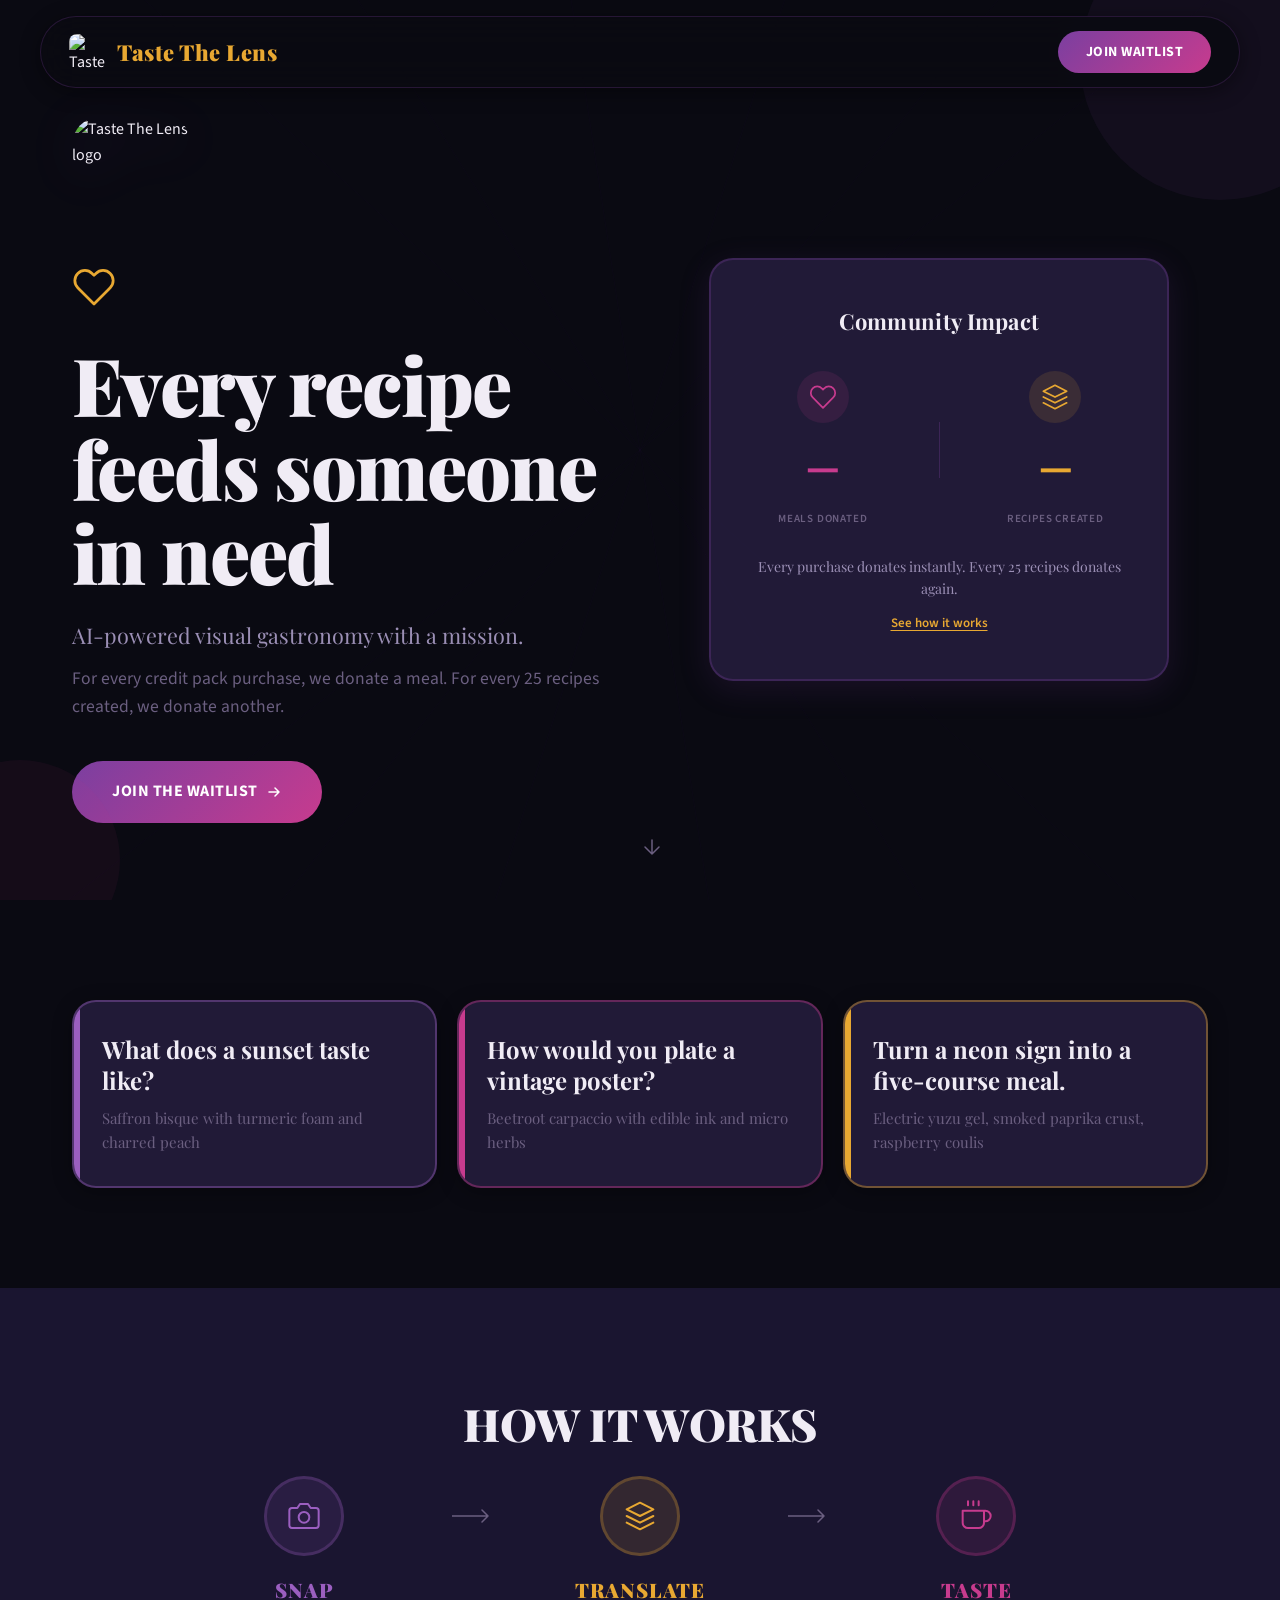
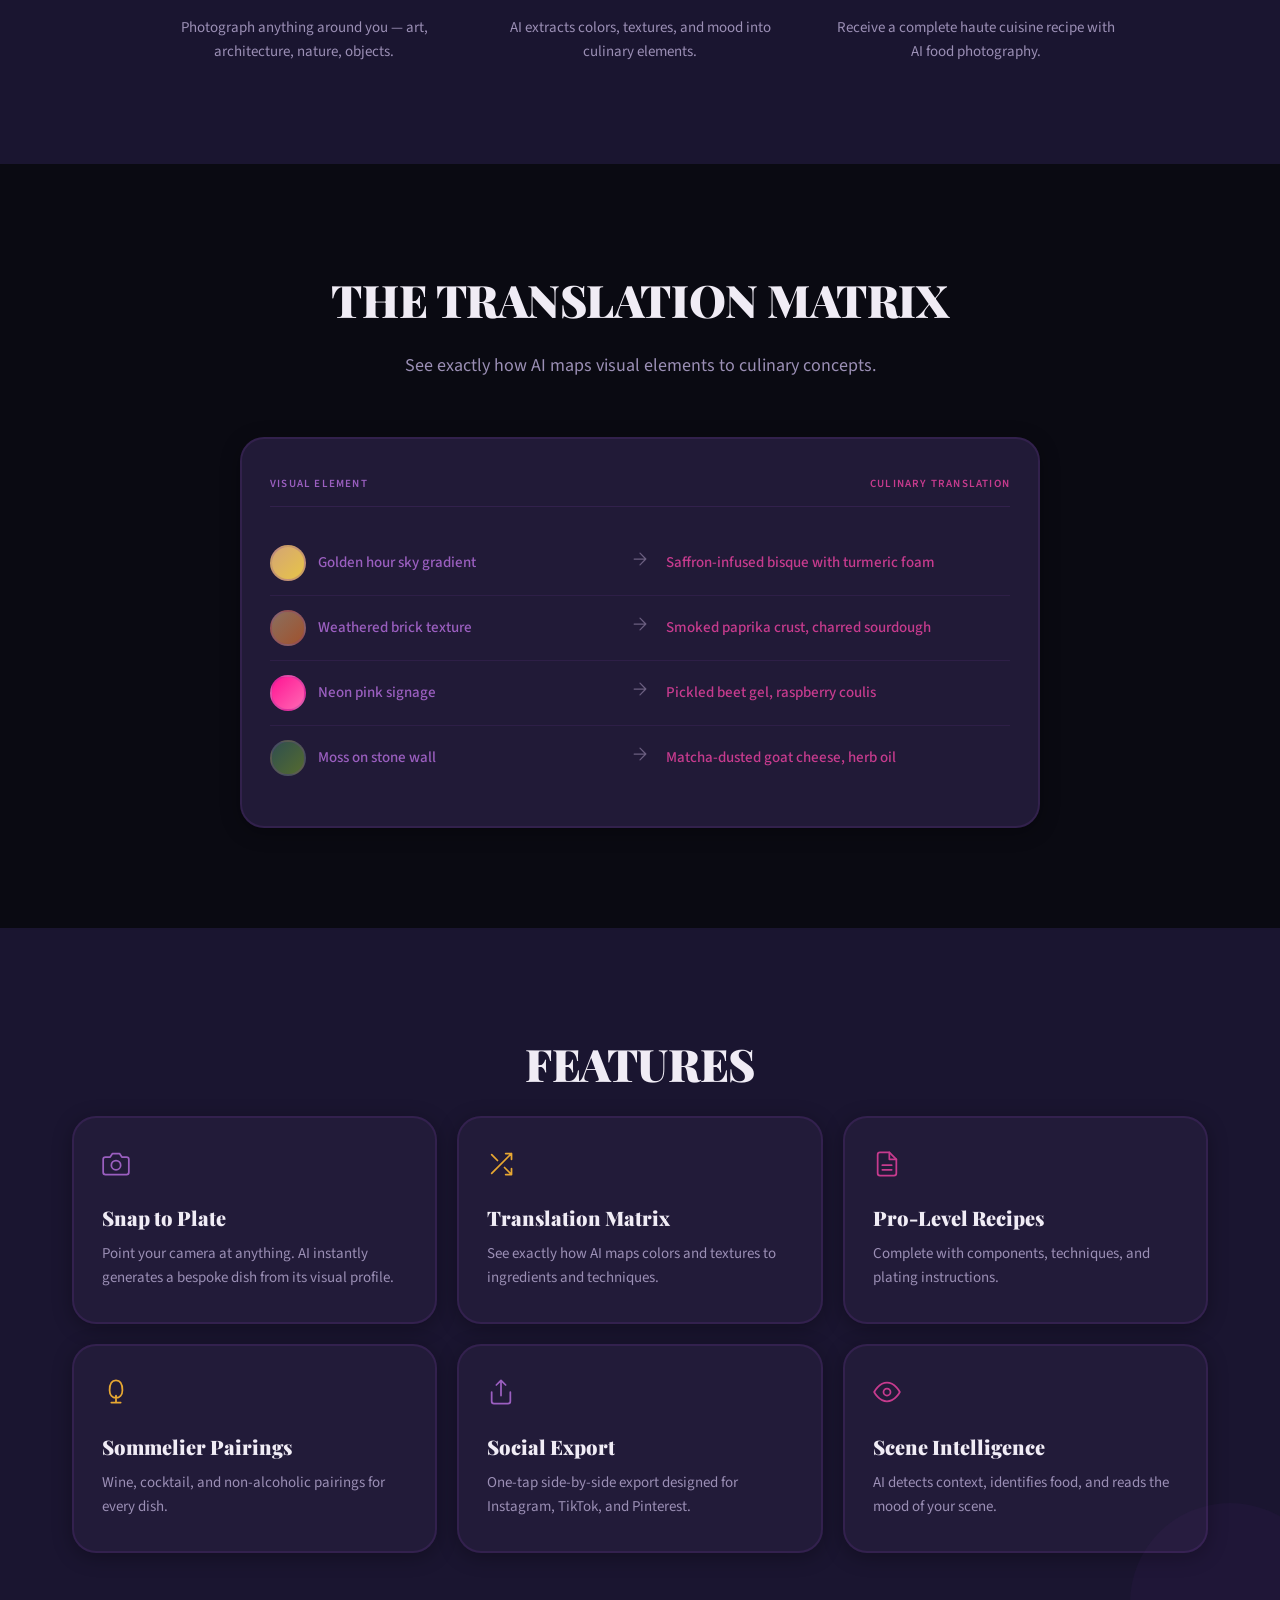
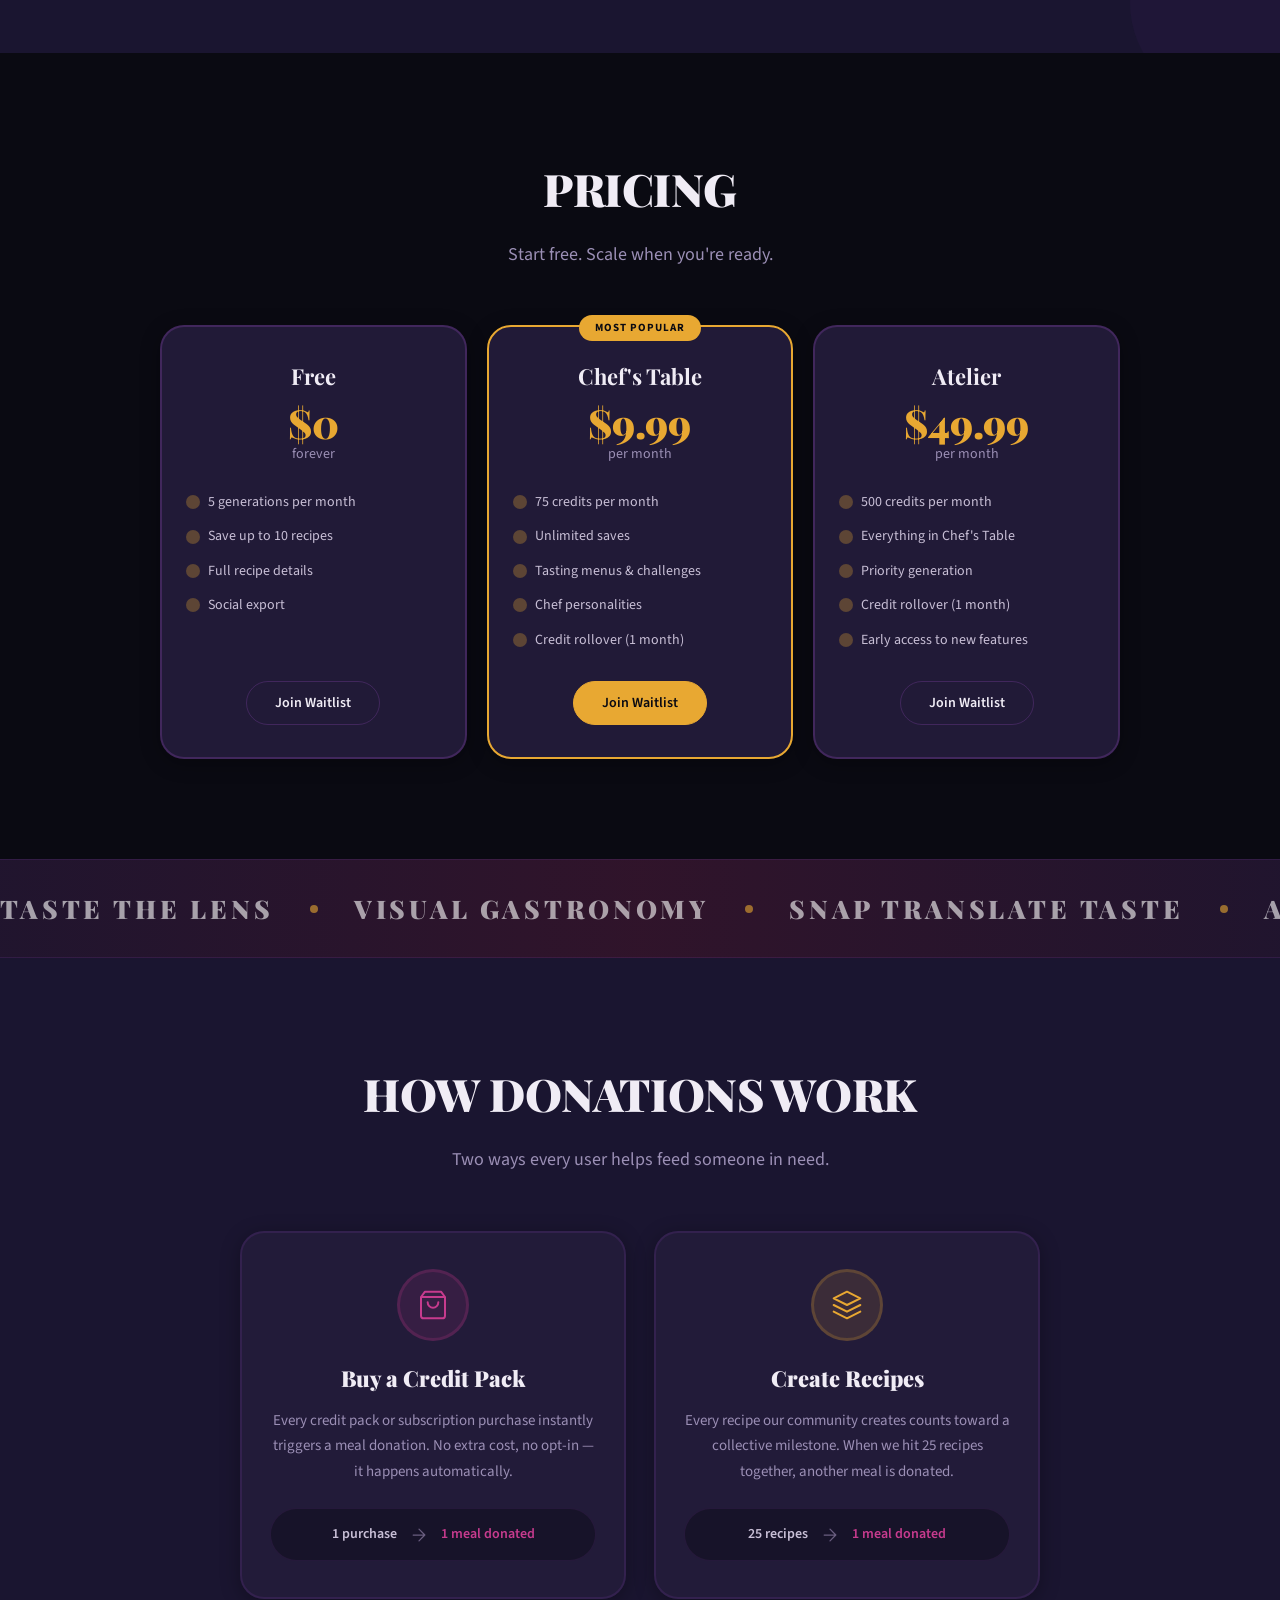
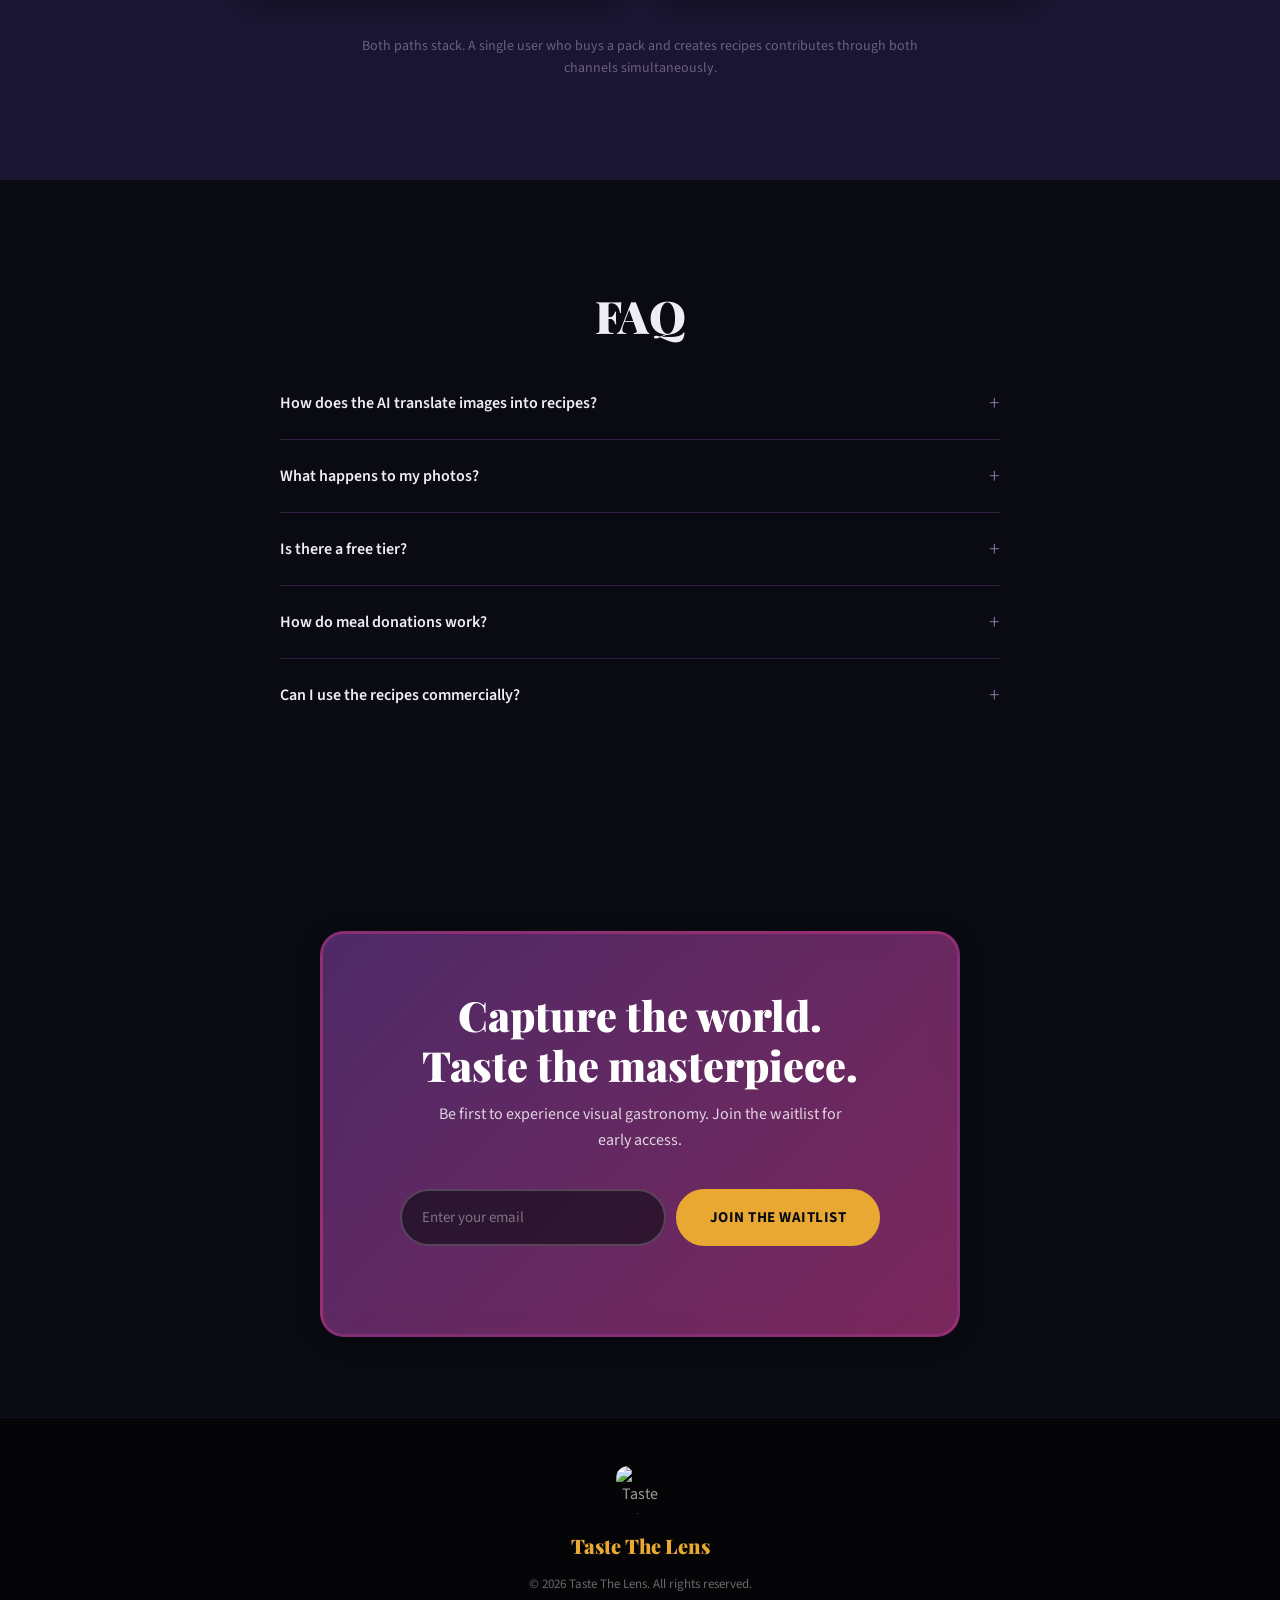
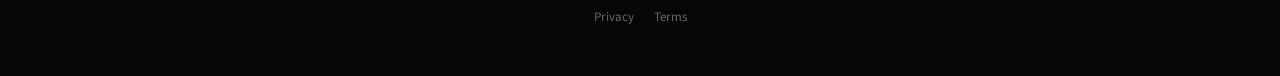
==== LandingPage/index.html @ 43102650 "Add logging, version management, data export, profile enhancements, landing page updates, and usage " ====
<!DOCTYPE html>
<html lang="en">
<head>
    <meta charset="UTF-8">
    <meta name="viewport" content="width=device-width, initial-scale=1">
    <title>Taste The Lens — Turn any photo into fine dining</title>
    <meta name="description" content="The world's first visual gastronomy engine. Point at anything. We'll make it delicious. AI-powered culinary inspiration for creatives, chefs, and foodies.">

    <!-- Open Graph -->
    <meta property="og:title" content="Taste The Lens — Turn any photo into fine dining">
    <meta property="og:description" content="Point at anything. We'll make it delicious. AI-powered visual gastronomy.">
    <meta property="og:type" content="website">
    <meta property="og:url" content="https://tastethelens.com">
    <meta name="twitter:card" content="summary_large_image">
    <meta name="twitter:title" content="Taste The Lens — Turn any photo into fine dining">
    <meta name="twitter:description" content="The world's first visual gastronomy engine.">

    <!-- Fonts -->
    <link rel="preconnect" href="https://fonts.googleapis.com">
    <link rel="preconnect" href="https://fonts.gstatic.com" crossorigin>
    <link href="https://fonts.googleapis.com/css2?family=Playfair+Display:ital,wght@0,400;0,700;0,900;1,400&family=Source+Sans+3:wght@300;400;500;600;700;900&display=swap" rel="stylesheet">

    <!-- Favicon -->
    <link rel="icon" href="logo.png">

    <link rel="stylesheet" href="styles.css">
</head>
<body>
    <!-- Geometric Overlay (animated background) -->
    <canvas id="geometric-overlay" aria-hidden="true"></canvas>

    <!-- Navigation -->
    <nav class="nav" id="nav">
        <div class="nav-inner">
            <a href="#" class="nav-brand-group">
                <img src="logo.png" alt="Taste The Lens" class="nav-logo">
                <span class="nav-brand">Taste The Lens</span>
            </a>
            <a href="#waitlist" class="nav-cta">Join Waitlist</a>
        </div>
    </nav>

    <!-- ========== HERO — Mission-first: Donation Impact ========== -->
    <section class="hero" id="hero">
        <div class="container hero-split">
            <div class="hero-text">
                <img src="logo.png" alt="Taste The Lens logo" class="hero-logo" data-animate="fade-scale">
                <div class="hero-ornament" data-animate="fade" aria-hidden="true">
                    <svg width="44" height="44" viewBox="0 0 24 24" fill="none"><path d="M20.84 4.61a5.5 5.5 0 00-7.78 0L12 5.67l-1.06-1.06a5.5 5.5 0 00-7.78 7.78l1.06 1.06L12 21.23l7.78-7.78 1.06-1.06a5.5 5.5 0 000-7.78z" stroke="currentColor" stroke-width="1.5" stroke-linecap="round" stroke-linejoin="round"/></svg>
                </div>
                <h1 class="hero-title" data-animate="fade-scale">Every recipe feeds someone in need</h1>
                <p class="hero-tagline" data-animate="fade-up" data-delay="400">AI-powered visual gastronomy with a mission.</p>
                <p class="hero-sub" data-animate="fade-up" data-delay="800">For every credit pack purchase, we donate a meal. For every 25 recipes created, we donate another.</p>
                <a href="#waitlist" class="hero-cta" data-animate="fade-up" data-delay="1200">
                    Join the Waitlist
                    <svg width="16" height="16" viewBox="0 0 16 16" fill="none" aria-hidden="true"><path d="M3 8h10M9 4l4 4-4 4" stroke="currentColor" stroke-width="1.5" stroke-linecap="round" stroke-linejoin="round"/></svg>
                </a>
            </div>
            <div class="hero-visual" data-animate="fade-scale" data-delay="400">
                <!-- Live impact stats card -->
                <div class="hero-impact-card glass-card">
                    <h2 class="hero-impact-heading">Community Impact</h2>
                    <div class="hero-impact-stats">
                        <div class="hero-impact-stat">
                            <div class="impact-icon impact-icon--terracotta">
                                <svg width="28" height="28" viewBox="0 0 24 24" fill="none"><path d="M20.84 4.61a5.5 5.5 0 00-7.78 0L12 5.67l-1.06-1.06a5.5 5.5 0 00-7.78 7.78l1.06 1.06L12 21.23l7.78-7.78 1.06-1.06a5.5 5.5 0 000-7.78z" stroke="currentColor" stroke-width="1.5" stroke-linecap="round" stroke-linejoin="round"/></svg>
                            </div>
                            <span class="hero-impact-number hero-impact-number--terracotta" id="meals-counter">—</span>
                            <span class="hero-impact-label">Meals Donated</span>
                        </div>
                        <div class="hero-impact-divider" aria-hidden="true"></div>
                        <div class="hero-impact-stat">
                            <div class="impact-icon impact-icon--gold">
                                <svg width="28" height="28" viewBox="0 0 24 24" fill="none"><path d="M12 2L2 7l10 5 10-5-10-5zM2 17l10 5 10-5M2 12l10 5 10-5" stroke="currentColor" stroke-width="1.5" stroke-linecap="round" stroke-linejoin="round"/></svg>
                            </div>
                            <span class="hero-impact-number hero-impact-number--gold" id="recipes-counter">—</span>
                            <span class="hero-impact-label">Recipes Created</span>
                        </div>
                    </div>
                    <div class="hero-impact-progress" id="impact-progress-wrap" style="display: none">
                        <div class="impact-progress-track">
                            <div class="impact-progress-bar" id="impact-progress-bar"></div>
                        </div>
                        <p class="impact-progress-text" id="impact-progress-text"></p>
                    </div>
                    <p class="hero-impact-tagline">Every purchase donates instantly. Every 25 recipes donates again.</p>
                    <a href="#how-donations-work" class="hero-impact-link">See how it works</a>
                </div>
            </div>
        </div>
        <div class="scroll-hint" data-animate="fade-up" data-delay="1600" aria-hidden="true">
            <svg width="24" height="24" viewBox="0 0 24 24" fill="none"><path d="M12 5v14M5 12l7 7 7-7" stroke="currentColor" stroke-width="1.5" stroke-linecap="round" stroke-linejoin="round"/></svg>
        </div>
    </section>

    <div class="section-divider" aria-hidden="true"></div>

    <!-- ========== HOOK ========== -->
    <section class="section hook" id="hook">
        <div class="container">
            <div class="hook-grid">
                <div class="glass-card hook-card" data-animate="slide-up" data-accent="teal">
                    <div class="hook-accent"></div>
                    <p class="hook-question">What does a sunset taste like?</p>
                    <p class="hook-hint">Saffron bisque with turmeric foam and charred peach</p>
                </div>
                <div class="glass-card hook-card" data-animate="slide-up" data-delay="100" data-accent="terracotta">
                    <div class="hook-accent"></div>
                    <p class="hook-question">How would you plate a vintage poster?</p>
                    <p class="hook-hint">Beetroot carpaccio with edible ink and micro herbs</p>
                </div>
                <div class="glass-card hook-card" data-animate="slide-up" data-delay="200" data-accent="gold">
                    <div class="hook-accent"></div>
                    <p class="hook-question">Turn a neon sign into a five-course meal.</p>
                    <p class="hook-hint">Electric yuzu gel, smoked paprika crust, raspberry coulis</p>
                </div>
            </div>
        </div>
    </section>

    <div class="section-divider" aria-hidden="true"></div>

    <!-- ========== HOW IT WORKS ========== -->
    <section class="section how-it-works" id="how-it-works">
        <div class="container">
            <h2 class="section-label" data-animate="slide-up">HOW IT WORKS</h2>
            <div class="steps">
                <div class="step" data-animate="slide-up">
                    <div class="step-icon step-icon--teal">
                        <svg width="32" height="32" viewBox="0 0 24 24" fill="none"><path d="M23 19a2 2 0 01-2 2H3a2 2 0 01-2-2V8a2 2 0 012-2h4l2-3h6l2 3h4a2 2 0 012 2z" stroke="currentColor" stroke-width="1.5" stroke-linecap="round" stroke-linejoin="round"/><circle cx="12" cy="13" r="4" stroke="currentColor" stroke-width="1.5"/></svg>
                    </div>
                    <h3 class="step-title" style="color: var(--teal)">SNAP</h3>
                    <p class="step-desc">Photograph anything around you — art, architecture, nature, objects.</p>
                </div>
                <div class="step-arrow" data-animate="fade" aria-hidden="true">
                    <svg width="40" height="24" viewBox="0 0 40 24" fill="none"><path d="M0 12h36M30 6l6 6-6 6" stroke="currentColor" stroke-width="1.5" stroke-linecap="round" stroke-linejoin="round"/></svg>
                </div>
                <div class="step" data-animate="slide-up" data-delay="150">
                    <div class="step-icon step-icon--gold">
                        <svg width="32" height="32" viewBox="0 0 24 24" fill="none"><path d="M12 2L2 7l10 5 10-5-10-5zM2 17l10 5 10-5M2 12l10 5 10-5" stroke="currentColor" stroke-width="1.5" stroke-linecap="round" stroke-linejoin="round"/></svg>
                    </div>
                    <h3 class="step-title" style="color: var(--gold)">TRANSLATE</h3>
                    <p class="step-desc">AI extracts colors, textures, and mood into culinary elements.</p>
                </div>
                <div class="step-arrow" data-animate="fade" aria-hidden="true">
                    <svg width="40" height="24" viewBox="0 0 40 24" fill="none"><path d="M0 12h36M30 6l6 6-6 6" stroke="currentColor" stroke-width="1.5" stroke-linecap="round" stroke-linejoin="round"/></svg>
                </div>
                <div class="step" data-animate="slide-up" data-delay="300">
                    <div class="step-icon step-icon--terracotta">
                        <svg width="32" height="32" viewBox="0 0 24 24" fill="none"><path d="M18 8h1a4 4 0 010 8h-1M2 8h16v9a4 4 0 01-4 4H6a4 4 0 01-4-4V8zM6 1v3M10 1v3M14 1v3" stroke="currentColor" stroke-width="1.5" stroke-linecap="round" stroke-linejoin="round"/></svg>
                    </div>
                    <h3 class="step-title" style="color: var(--terracotta)">TASTE</h3>
                    <p class="step-desc">Receive a complete haute cuisine recipe with AI food photography.</p>
                </div>
            </div>
        </div>
    </section>

    <div class="section-divider" aria-hidden="true"></div>

    <!-- ========== TRANSLATION MATRIX ========== -->
    <section class="section matrix-section" id="matrix">
        <div class="container">
            <h2 class="section-label" data-animate="slide-up">THE TRANSLATION MATRIX</h2>
            <p class="section-subtitle" data-animate="slide-up" data-delay="100">See exactly how AI maps visual elements to culinary concepts.</p>
            <div class="glass-card matrix-card" data-animate="slide-up" data-delay="200">
                <div class="matrix-header">
                    <span class="matrix-col-label" style="color: var(--teal)">VISUAL ELEMENT</span>
                    <span class="matrix-col-label" style="color: var(--terracotta)">CULINARY TRANSLATION</span>
                </div>
                <div class="matrix-row" data-animate="matrix-row">
                    <div class="matrix-visual">
                        <span class="matrix-swatch" style="background: linear-gradient(135deg, #D4A574, #E8C547)"></span>
                        Golden hour sky gradient
                    </div>
                    <div class="matrix-arrow" aria-hidden="true">
                        <svg width="20" height="20" viewBox="0 0 24 24" fill="none"><path d="M5 12h14M12 5l7 7-7 7" stroke="currentColor" stroke-width="1.5" stroke-linecap="round" stroke-linejoin="round"/></svg>
                    </div>
                    <div class="matrix-culinary">Saffron-infused bisque with turmeric foam</div>
                </div>
                <div class="matrix-divider"></div>
                <div class="matrix-row" data-animate="matrix-row" data-delay="200">
                    <div class="matrix-visual">
                        <span class="matrix-swatch" style="background: linear-gradient(135deg, #8B6F5E, #A0522D)"></span>
                        Weathered brick texture
                    </div>
                    <div class="matrix-arrow" aria-hidden="true">
                        <svg width="20" height="20" viewBox="0 0 24 24" fill="none"><path d="M5 12h14M12 5l7 7-7 7" stroke="currentColor" stroke-width="1.5" stroke-linecap="round" stroke-linejoin="round"/></svg>
                    </div>
                    <div class="matrix-culinary">Smoked paprika crust, charred sourdough</div>
                </div>
                <div class="matrix-divider"></div>
                <div class="matrix-row" data-animate="matrix-row" data-delay="400">
                    <div class="matrix-visual">
                        <span class="matrix-swatch" style="background: linear-gradient(135deg, #FF1493, #FF69B4)"></span>
                        Neon pink signage
                    </div>
                    <div class="matrix-arrow" aria-hidden="true">
                        <svg width="20" height="20" viewBox="0 0 24 24" fill="none"><path d="M5 12h14M12 5l7 7-7 7" stroke="currentColor" stroke-width="1.5" stroke-linecap="round" stroke-linejoin="round"/></svg>
                    </div>
                    <div class="matrix-culinary">Pickled beet gel, raspberry coulis</div>
                </div>
                <div class="matrix-divider"></div>
                <div class="matrix-row" data-animate="matrix-row" data-delay="600">
                    <div class="matrix-visual">
                        <span class="matrix-swatch" style="background: linear-gradient(135deg, #2F4F4F, #556B2F)"></span>
                        Moss on stone wall
                    </div>
                    <div class="matrix-arrow" aria-hidden="true">
                        <svg width="20" height="20" viewBox="0 0 24 24" fill="none"><path d="M5 12h14M12 5l7 7-7 7" stroke="currentColor" stroke-width="1.5" stroke-linecap="round" stroke-linejoin="round"/></svg>
                    </div>
                    <div class="matrix-culinary">Matcha-dusted goat cheese, herb oil</div>
                </div>
            </div>
        </div>
    </section>

    <div class="section-divider" aria-hidden="true"></div>

    <!-- ========== FEATURES ========== -->
    <section class="section features-section" id="features">
        <div class="container">
            <h2 class="section-label" data-animate="slide-up">FEATURES</h2>
            <div class="features-grid">
                <div class="glass-card feature-card" data-animate="slide-up">
                    <div class="feature-icon" style="color: var(--teal)">
                        <svg width="28" height="28" viewBox="0 0 24 24" fill="none"><path d="M23 19a2 2 0 01-2 2H3a2 2 0 01-2-2V8a2 2 0 012-2h4l2-3h6l2 3h4a2 2 0 012 2z" stroke="currentColor" stroke-width="1.5" stroke-linecap="round" stroke-linejoin="round"/><circle cx="12" cy="13" r="4" stroke="currentColor" stroke-width="1.5"/></svg>
                    </div>
                    <h3 class="feature-title">Snap to Plate</h3>
                    <p class="feature-desc">Point your camera at anything. AI instantly generates a bespoke dish from its visual profile.</p>
                </div>
                <div class="glass-card feature-card" data-animate="slide-up" data-delay="100">
                    <div class="feature-icon" style="color: var(--gold)">
                        <svg width="28" height="28" viewBox="0 0 24 24" fill="none"><path d="M16 3h5v5M4 20L21 3M21 16v5h-5M15 15l6 6M4 4l5 5" stroke="currentColor" stroke-width="1.5" stroke-linecap="round" stroke-linejoin="round"/></svg>
                    </div>
                    <h3 class="feature-title">Translation Matrix</h3>
                    <p class="feature-desc">See exactly how AI maps colors and textures to ingredients and techniques.</p>
                </div>
                <div class="glass-card feature-card" data-animate="slide-up" data-delay="200">
                    <div class="feature-icon" style="color: var(--terracotta)">
                        <svg width="28" height="28" viewBox="0 0 24 24" fill="none"><path d="M14 2H6a2 2 0 00-2 2v16a2 2 0 002 2h12a2 2 0 002-2V8z" stroke="currentColor" stroke-width="1.5" stroke-linecap="round" stroke-linejoin="round"/><polyline points="14,2 14,8 20,8" stroke="currentColor" stroke-width="1.5" stroke-linecap="round" stroke-linejoin="round"/><line x1="16" y1="13" x2="8" y2="13" stroke="currentColor" stroke-width="1.5" stroke-linecap="round"/><line x1="16" y1="17" x2="8" y2="17" stroke="currentColor" stroke-width="1.5" stroke-linecap="round"/></svg>
                    </div>
                    <h3 class="feature-title">Pro-Level Recipes</h3>
                    <p class="feature-desc">Complete with components, techniques, and plating instructions.</p>
                </div>
                <div class="glass-card feature-card" data-animate="slide-up" data-delay="100">
                    <div class="feature-icon" style="color: var(--gold)">
                        <svg width="28" height="28" viewBox="0 0 24 24" fill="none"><path d="M8 21h8M12 15v6M17.5 10.5c0 4.14-2.5 6.5-5.5 6.5s-5.5-2.36-5.5-6.5C6.5 6 8 2 12 2s5.5 4 5.5 8.5z" stroke="currentColor" stroke-width="1.5" stroke-linecap="round" stroke-linejoin="round"/></svg>
                    </div>
                    <h3 class="feature-title">Sommelier Pairings</h3>
                    <p class="feature-desc">Wine, cocktail, and non-alcoholic pairings for every dish.</p>
                </div>
                <div class="glass-card feature-card" data-animate="slide-up" data-delay="200">
                    <div class="feature-icon" style="color: var(--teal)">
                        <svg width="28" height="28" viewBox="0 0 24 24" fill="none"><path d="M4 12v8a2 2 0 002 2h12a2 2 0 002-2v-8M16 6l-4-4-4 4M12 2v13" stroke="currentColor" stroke-width="1.5" stroke-linecap="round" stroke-linejoin="round"/></svg>
                    </div>
                    <h3 class="feature-title">Social Export</h3>
                    <p class="feature-desc">One-tap side-by-side export designed for Instagram, TikTok, and Pinterest.</p>
                </div>
                <div class="glass-card feature-card" data-animate="slide-up" data-delay="300">
                    <div class="feature-icon" style="color: var(--terracotta)">
                        <svg width="28" height="28" viewBox="0 0 24 24" fill="none"><path d="M1 12s4-8 11-8 11 8 11 8-4 8-11 8-11-8-11-8z" stroke="currentColor" stroke-width="1.5" stroke-linecap="round" stroke-linejoin="round"/><circle cx="12" cy="12" r="3" stroke="currentColor" stroke-width="1.5"/></svg>
                    </div>
                    <h3 class="feature-title">Scene Intelligence</h3>
                    <p class="feature-desc">AI detects context, identifies food, and reads the mood of your scene.</p>
                </div>
            </div>
        </div>
    </section>

    <div class="section-divider" aria-hidden="true"></div>

    <!-- ========== PRICING ========== -->
    <section class="section pricing-section" id="pricing">
        <div class="container">
            <h2 class="section-label" data-animate="slide-up">PRICING</h2>
            <p class="section-subtitle" data-animate="slide-up" data-delay="100">Start free. Scale when you're ready.</p>
            <div class="pricing-grid">
                <!-- Free -->
                <div class="glass-card pricing-card" data-animate="slide-up" data-delay="100">
                    <h3 class="pricing-tier">Free</h3>
                    <div class="pricing-price">$0</div>
                    <p class="pricing-period">forever</p>
                    <ul class="pricing-features">
                        <li>5 generations per month</li>
                        <li>Save up to 10 recipes</li>
                        <li>Full recipe details</li>
                        <li>Social export</li>
                    </ul>
                    <a href="#waitlist" class="pricing-cta">Join Waitlist</a>
                </div>
                <!-- Chef's Table (featured) -->
                <div class="glass-card pricing-card pricing-featured" data-animate="slide-up" data-delay="200">
                    <span class="pricing-badge">Most Popular</span>
                    <h3 class="pricing-tier">Chef's Table</h3>
                    <div class="pricing-price">$9.99</div>
                    <p class="pricing-period">per month</p>
                    <ul class="pricing-features">
                        <li>75 credits per month</li>
                        <li>Unlimited saves</li>
                        <li>Tasting menus &amp; challenges</li>
                        <li>Chef personalities</li>
                        <li>Credit rollover (1 month)</li>
                    </ul>
                    <a href="#waitlist" class="pricing-cta pricing-cta--featured">Join Waitlist</a>
                </div>
                <!-- Atelier -->
                <div class="glass-card pricing-card" data-animate="slide-up" data-delay="300">
                    <h3 class="pricing-tier">Atelier</h3>
                    <div class="pricing-price">$49.99</div>
                    <p class="pricing-period">per month</p>
                    <ul class="pricing-features">
                        <li>500 credits per month</li>
                        <li>Everything in Chef's Table</li>
                        <li>Priority generation</li>
                        <li>Credit rollover (1 month)</li>
                        <li>Early access to new features</li>
                    </ul>
                    <a href="#waitlist" class="pricing-cta">Join Waitlist</a>
                </div>
            </div>
        </div>
    </section>

    <!-- Brand Band -->
    <div class="brand-band" aria-hidden="true">
        <div class="brand-band-track">
            <span class="brand-band-text">TASTE THE LENS</span><span class="brand-band-dot"></span>
            <span class="brand-band-text">VISUAL GASTRONOMY</span><span class="brand-band-dot"></span>
            <span class="brand-band-text">SNAP TRANSLATE TASTE</span><span class="brand-band-dot"></span>
            <span class="brand-band-text">AI CULINARY ART</span><span class="brand-band-dot"></span>
            <span class="brand-band-text">HAUTE CUISINE</span><span class="brand-band-dot"></span>
            <span class="brand-band-text">TASTE THE LENS</span><span class="brand-band-dot"></span>
            <span class="brand-band-text">VISUAL GASTRONOMY</span><span class="brand-band-dot"></span>
            <span class="brand-band-text">SNAP TRANSLATE TASTE</span><span class="brand-band-dot"></span>
            <span class="brand-band-text">AI CULINARY ART</span><span class="brand-band-dot"></span>
            <span class="brand-band-text">HAUTE CUISINE</span><span class="brand-band-dot"></span>
        </div>
    </div>

    <!-- ========== HOW DONATIONS WORK ========== -->
    <section class="section donation-section" id="how-donations-work">
        <div class="container">
            <h2 class="section-label" data-animate="slide-up">HOW DONATIONS WORK</h2>
            <p class="section-subtitle" data-animate="slide-up" data-delay="100">Two ways every user helps feed someone in need.</p>
            <div class="donation-grid">
                <div class="glass-card donation-card" data-animate="slide-up" data-delay="200">
                    <div class="donation-card-icon donation-card-icon--terracotta">
                        <svg width="32" height="32" viewBox="0 0 24 24" fill="none"><path d="M6 2L3 6v14a2 2 0 002 2h14a2 2 0 002-2V6l-3-4zM3 6h18M16 10a4 4 0 01-8 0" stroke="currentColor" stroke-width="1.5" stroke-linecap="round" stroke-linejoin="round"/></svg>
                    </div>
                    <h3 class="donation-card-title">Buy a Credit Pack</h3>
                    <p class="donation-card-desc">Every credit pack or subscription purchase instantly triggers a meal donation. No extra cost, no opt-in — it happens automatically.</p>
                    <div class="donation-card-formula">
                        <span class="formula-item">1 purchase</span>
                        <svg class="formula-arrow" width="20" height="20" viewBox="0 0 24 24" fill="none"><path d="M5 12h14M12 5l7 7-7 7" stroke="currentColor" stroke-width="1.5" stroke-linecap="round" stroke-linejoin="round"/></svg>
                        <span class="formula-item formula-item--highlight">1 meal donated</span>
                    </div>
                </div>
                <div class="glass-card donation-card" data-animate="slide-up" data-delay="350">
                    <div class="donation-card-icon donation-card-icon--gold">
                        <svg width="32" height="32" viewBox="0 0 24 24" fill="none"><path d="M12 2L2 7l10 5 10-5-10-5zM2 17l10 5 10-5M2 12l10 5 10-5" stroke="currentColor" stroke-width="1.5" stroke-linecap="round" stroke-linejoin="round"/></svg>
                    </div>
                    <h3 class="donation-card-title">Create Recipes</h3>
                    <p class="donation-card-desc">Every recipe our community creates counts toward a collective milestone. When we hit 25 recipes together, another meal is donated.</p>
                    <div class="donation-card-formula">
                        <span class="formula-item">25 recipes</span>
                        <svg class="formula-arrow" width="20" height="20" viewBox="0 0 24 24" fill="none"><path d="M5 12h14M12 5l7 7-7 7" stroke="currentColor" stroke-width="1.5" stroke-linecap="round" stroke-linejoin="round"/></svg>
                        <span class="formula-item formula-item--highlight">1 meal donated</span>
                    </div>
                </div>
            </div>
            <p class="donation-footnote" data-animate="fade" data-delay="500">Both paths stack. A single user who buys a pack and creates recipes contributes through both channels simultaneously.</p>
        </div>
    </section>

    <div class="section-divider" aria-hidden="true"></div>

    <!-- ========== FAQ ========== -->
    <section class="section faq-section" id="faq">
        <div class="container">
            <h2 class="section-label" data-animate="slide-up">FAQ</h2>
            <div class="faq-list" data-animate="slide-up" data-delay="100">
                <div class="faq-item">
                    <button class="faq-question" aria-expanded="false">
                        How does the AI translate images into recipes?
                    </button>
                    <div class="faq-answer">
                        <p>Our AI analyzes your photo's colors, textures, composition, and mood, then maps each visual element to culinary concepts — ingredients, techniques, and plating styles. The result is a complete, original recipe inspired by what the AI "sees" in your image.</p>
                    </div>
                </div>
                <div class="faq-item">
                    <button class="faq-question" aria-expanded="false">
                        What happens to my photos?
                    </button>
                    <div class="faq-answer">
                        <p>Your photos are sent to AI services for real-time processing and are not stored on external servers beyond the generation session. We take your privacy seriously — read our full <a href="https://tastethelens.com/privacy" style="color: var(--gold); text-decoration: underline;">Privacy Policy</a> for details.</p>
                    </div>
                </div>
                <div class="faq-item">
                    <button class="faq-question" aria-expanded="false">
                        Is there a free tier?
                    </button>
                    <div class="faq-answer">
                        <p>Yes! Every user gets 5 free recipe generations per month, forever. No credit card required. When you're ready for more, upgrade to Chef's Table or Atelier for additional credits and premium features.</p>
                    </div>
                </div>
                <div class="faq-item">
                    <button class="faq-question" aria-expanded="false">
                        How do meal donations work?
                    </button>
                    <div class="faq-answer">
                        <p>Every credit pack or subscription purchase automatically triggers a meal donation — no extra cost. Additionally, for every 25 recipes our community creates collectively, we donate another meal. Both paths stack, so active users contribute through both channels.</p>
                    </div>
                </div>
                <div class="faq-item">
                    <button class="faq-question" aria-expanded="false">
                        Can I use the recipes commercially?
                    </button>
                    <div class="faq-answer">
                        <p>Yes. Recipes generated through Taste The Lens are yours to use however you'd like — cook them at home, share them on social media, or use them as inspiration in a professional kitchen.</p>
                    </div>
                </div>
            </div>
        </div>
    </section>

    <div class="section-divider" aria-hidden="true"></div>

    <!-- ========== WAITLIST CTA ========== -->
    <section class="section waitlist-section" id="waitlist">
        <div class="container">
            <div class="glass-card waitlist-card" data-animate="slide-up">
                <h2 class="waitlist-title">Capture the world.<br>Taste the masterpiece.</h2>
                <p class="waitlist-subtitle">Be first to experience visual gastronomy. Join the waitlist for early access.</p>
                <form id="waitlist-form" class="waitlist-form" novalidate>
                    <div class="waitlist-input-group">
                        <input
                            type="email"
                            id="waitlist-email"
                            class="waitlist-input"
                            placeholder="Enter your email"
                            required
                            autocomplete="email"
                            aria-label="Email address"
                        >
                        <button type="submit" id="waitlist-submit" class="waitlist-button">
                            <span class="waitlist-button-text">Join the Waitlist</span>
                            <span class="waitlist-button-spinner" aria-hidden="true"></span>
                            <span class="waitlist-button-check" aria-hidden="true">
                                <svg width="20" height="20" viewBox="0 0 24 24" fill="none"><path d="M20 6L9 17l-5-5" stroke="currentColor" stroke-width="2.5" stroke-linecap="round" stroke-linejoin="round"/></svg>
                            </span>
                        </button>
                    </div>
                    <p id="waitlist-message" class="waitlist-message" role="status" aria-live="polite"></p>
                </form>
            </div>
        </div>
    </section>

    <!-- ========== FOOTER ========== -->
    <footer class="footer">
        <div class="container footer-inner">
            <img src="logo.png" alt="Taste The Lens" style="width: 48px; height: 48px; border-radius: 12px; object-fit: cover; margin-bottom: 4px;">
            <p class="footer-brand">Taste The Lens</p>
            <p class="footer-copy">&copy; 2026 Taste The Lens. All rights reserved.</p>
            <div class="footer-links">
                <a href="https://tastethelens.com/privacy" class="footer-link">Privacy</a>
                <a href="https://tastethelens.com/terms" class="footer-link">Terms</a>
            </div>
        </div>
    </footer>

    <script src="script.js"></script>
</body>
</html>
---- LandingPage/styles.css ----
/* ============================================================
   TASTE THE LENS — Landing Page Styles
   Light cream theme with iOS app accent colors
   Inspired by Aromix restaurant aesthetic
   ============================================================ */

/* --- Design Tokens --- */
:root {
    --bg: #0A0A12;
    --bg-alt: #13101E;
    --bg-warm: #1A1530;
    --gold: #E8A832;
    --gold-dim: #A07520;
    --primary: #E8A832;
    --purple: #7B3FA0;
    --purple-bright: #9B5FC0;
    --magenta: #C73B8E;
    --teal: #9B5FC0;
    --terracotta: #C73B8E;
    --card-bg: rgba(35, 28, 58, 0.95);
    --card-border: rgba(123, 63, 160, 0.35);
    --card-shadow: 0 4px 20px rgba(0, 0, 0, 0.3);
    --text-primary: #F0ECF5;
    --text-secondary: #C8BFD6;
    --text-muted: #9B8FB5;
    --text-dim: #6B5F80;
    --font-serif: 'Playfair Display', Georgia, 'Times New Roman', serif;
    --font-sans: 'Source Sans 3', -apple-system, BlinkMacSystemFont, 'Segoe UI', system-ui, sans-serif;
    --font-accent: 'Playfair Display', Georgia, serif;
    --container-max: 1200px;
    --section-padding: 100px;
    --radius-playful: 24px;
    --z-nav: 50;
    --z-overlay: 1;
    --z-content: 10;
}

/* --- Reset & Base --- */
*, *::before, *::after {
    margin: 0;
    padding: 0;
    box-sizing: border-box;
}

html {
    scroll-behavior: smooth;
    -webkit-text-size-adjust: 100%;
}

body {
    font-family: var(--font-sans);
    background: var(--bg);
    color: var(--text-primary);
    line-height: 1.6;
    overflow-x: hidden;
    -webkit-font-smoothing: antialiased;
    -moz-osx-font-smoothing: grayscale;
}

a {
    color: inherit;
    text-decoration: none;
}

img {
    max-width: 100%;
    display: block;
}

/* --- Geometric Overlay Canvas --- */
#geometric-overlay {
    position: fixed;
    top: 0;
    left: 0;
    width: 100%;
    height: 100%;
    z-index: var(--z-overlay);
    pointer-events: none;
}

/* --- Container --- */
.container {
    width: 100%;
    max-width: var(--container-max);
    margin: 0 auto;
    padding: 0 32px;
}

/* --- Card (replaces glass-card) --- */
.glass-card {
    background: var(--card-bg);
    border: 2px solid var(--card-border);
    border-radius: var(--radius-playful);
    padding: 20px 16px;
    box-shadow: var(--card-shadow);
    backdrop-filter: blur(12px);
    -webkit-backdrop-filter: blur(12px);
    transition: transform 0.3s ease, box-shadow 0.3s ease, border-color 0.3s ease;
}

/* --- Section Base --- */
.section {
    position: relative;
    z-index: var(--z-content);
    padding: var(--section-padding) 0;
}

.section--alt {
    background: var(--bg-warm);
}

.section-label {
    font-family: var(--font-serif);
    font-size: clamp(1.8rem, 4vw, 2.8rem);
    font-weight: 900;
    letter-spacing: -0.01em;
    text-transform: uppercase;
    color: var(--text-primary);
    text-align: center;
    margin-bottom: 16px;
}

.section-subtitle {
    font-family: var(--font-sans);
    font-size: 18px;
    color: var(--text-muted);
    text-align: center;
    margin-bottom: 56px;
    max-width: 500px;
    margin-left: auto;
    margin-right: auto;
    font-weight: 400;
}

/* ============================================================
   NAVIGATION
   ============================================================ */
.nav {
    position: fixed;
    top: 16px;
    left: 16px;
    right: 16px;
    z-index: var(--z-nav);
    transition: transform 0.3s ease;
}

.nav.hidden {
    transform: translateY(-120%);
}

.nav-inner {
    max-width: var(--container-max);
    margin: 0 auto;
    display: flex;
    align-items: center;
    justify-content: space-between;
    padding: 14px 28px;
    background: rgba(10, 10, 18, 0.9);
    backdrop-filter: blur(20px);
    -webkit-backdrop-filter: blur(20px);
    border: 1px solid rgba(123, 63, 160, 0.25);
    border-radius: 100px;
    box-shadow: 0 4px 20px rgba(0, 0, 0, 0.4);
}

.nav-brand {
    font-family: var(--font-serif);
    font-size: 22px;
    font-weight: 900;
    color: var(--gold);
    letter-spacing: 0.5px;
}

.nav-logo {
    width: 36px;
    height: 36px;
    border-radius: 8px;
    object-fit: cover;
}

.nav-brand-group {
    display: flex;
    align-items: center;
    gap: 12px;
}

.nav-cta {
    font-family: var(--font-sans);
    font-size: 14px;
    font-weight: 700;
    color: #FFFFFF;
    background: linear-gradient(135deg, var(--purple), var(--magenta));
    padding: 10px 28px;
    border-radius: 100px;
    transition: opacity 0.2s ease, transform 0.2s ease, box-shadow 0.2s ease;
    cursor: pointer;
    text-transform: uppercase;
    letter-spacing: 0.5px;
}

.nav-cta:hover {
    opacity: 0.9;
    transform: scale(1.05);
    box-shadow: 0 4px 16px rgba(199, 59, 142, 0.4);
}

/* ============================================================
   HERO — Aromix-inspired split layout
   ============================================================ */
.hero {
    position: relative;
    z-index: var(--z-content);
    min-height: 100vh;
    min-height: 100dvh;
    display: flex;
    align-items: center;
    padding: 100px 0 60px;
    overflow: hidden;
}

.hero-split {
    display: grid;
    grid-template-columns: 1fr 1fr;
    gap: 60px;
    align-items: center;
}

.hero-text {
    max-width: 560px;
}

.hero-logo {
    width: 120px;
    height: 120px;
    border-radius: 28px;
    object-fit: cover;
    margin-bottom: 28px;
    filter: drop-shadow(0 8px 24px rgba(123, 63, 160, 0.4));
}

.hero-ornament {
    margin-bottom: 24px;
    opacity: 0.5;
    color: var(--gold);
}

.hero-title {
    font-family: var(--font-serif);
    font-size: clamp(2.8rem, 7vw, 5rem);
    font-weight: 900;
    letter-spacing: -0.02em;
    line-height: 1.05;
    color: var(--text-primary);
    margin-bottom: 24px;
    opacity: 0;
    transform: scale(0.9);
}

.hero-title.animate-in {
    animation: fadeScale 0.8s ease-out forwards;
}

.hero-tagline {
    font-family: var(--font-accent);
    font-size: clamp(1.1rem, 2.5vw, 1.35rem);
    font-weight: 400;
    color: var(--text-muted);
    margin-bottom: 12px;
    opacity: 0;
}

.hero-tagline.animate-in {
    animation: fadeUp 0.8s ease-out forwards;
}

.hero-sub {
    font-family: var(--font-sans);
    font-size: clamp(1rem, 2vw, 1.1rem);
    font-weight: 400;
    color: var(--text-dim);
    margin-bottom: 40px;
    opacity: 0;
}

.hero-sub.animate-in {
    animation: fadeUp 0.8s ease-out forwards;
}

.hero-cta {
    display: inline-flex;
    align-items: center;
    gap: 8px;
    font-family: var(--font-sans);
    font-size: 16px;
    font-weight: 700;
    color: #FFFFFF;
    background: linear-gradient(135deg, var(--purple), var(--magenta));
    padding: 18px 40px;
    border-radius: 100px;
    transition: opacity 0.2s ease, transform 0.2s ease, box-shadow 0.2s ease;
    cursor: pointer;
    opacity: 0;
    text-transform: uppercase;
    letter-spacing: 0.5px;
}

.hero-cta.animate-in {
    animation: fadeUp 0.8s ease-out forwards;
}

.hero-cta:hover {
    opacity: 0.92;
    transform: translateY(-3px) scale(1.03);
    box-shadow: 0 8px 32px rgba(199, 59, 142, 0.4);
}

/* Hero visual — Impact stats card */
.hero-visual {
    display: flex;
    align-items: center;
    justify-content: center;
    opacity: 0;
}

.hero-visual.animate-in {
    animation: fadeScale 1s ease-out 0.4s forwards;
}

.hero-impact-card {
    width: 100%;
    max-width: 460px;
    padding: 44px 36px;
    text-align: center;
    border: 2px solid rgba(123, 63, 160, 0.3);
    border-radius: var(--radius-playful);
    box-shadow: 0 8px 32px rgba(123, 63, 160, 0.15);
    background: rgba(35, 28, 58, 0.95);
    backdrop-filter: blur(16px);
    -webkit-backdrop-filter: blur(16px);
}

.hero-impact-heading {
    font-family: var(--font-serif);
    font-size: 22px;
    font-weight: 700;
    color: var(--text-primary);
    margin-bottom: 32px;
    letter-spacing: 0.3px;
}

.hero-impact-stats {
    display: flex;
    align-items: center;
    justify-content: center;
    gap: 40px;
    margin-bottom: 28px;
}

.hero-impact-stat {
    display: flex;
    flex-direction: column;
    align-items: center;
    gap: 8px;
    flex: 1;
}

.hero-impact-number {
    font-family: var(--font-sans);
    font-size: 42px;
    font-weight: 700;
    letter-spacing: -0.5px;
}

.hero-impact-number--terracotta {
    color: var(--terracotta);
}

.hero-impact-number--gold {
    color: var(--gold);
}

.hero-impact-label {
    font-size: 11px;
    font-weight: 600;
    text-transform: uppercase;
    letter-spacing: 0.8px;
    color: var(--text-dim);
}

.hero-impact-divider {
    width: 1px;
    height: 56px;
    background: rgba(123, 63, 160, 0.3);
    flex-shrink: 0;
}

.hero-impact-progress {
    margin-bottom: 20px;
}

.hero-impact-tagline {
    font-family: var(--font-accent);
    font-size: 14px;
    color: var(--text-muted);
    margin-top: 8px;
}

.hero-impact-link {
    display: inline-block;
    margin-top: 12px;
    font-family: var(--font-sans);
    font-size: 13px;
    font-weight: 600;
    color: var(--primary);
    text-decoration: underline;
    text-underline-offset: 3px;
    transition: color 0.2s ease;
}

.hero-impact-link:hover {
    color: var(--gold);
}

.scroll-hint {
    position: absolute;
    bottom: 32px;
    left: 50%;
    transform: translateX(-50%);
    color: var(--text-dim);
    opacity: 0;
    animation: bounce 2s ease-in-out infinite;
    animation-delay: 2s;
}

.scroll-hint.animate-in {
    animation: fadeUp 0.6s ease-out forwards, bounce 2s ease-in-out infinite 2.6s;
}

/* ============================================================
   SECTION DIVIDER
   ============================================================ */
.section-divider {
    text-align: center;
    padding: 0;
    position: relative;
    z-index: var(--z-content);
    height: 0;
}

/* ============================================================
   HOOK
   ============================================================ */
.hook-grid {
    display: grid;
    grid-template-columns: 1fr;
    gap: 20px;
}

.hook-card {
    position: relative;
    overflow: hidden;
    padding: 32px 28px;
    cursor: default;
    transition: transform 0.3s ease, box-shadow 0.3s ease;
    border: 2px solid transparent;
}

.hook-card:hover {
    transform: translateY(-6px) rotate(-1deg);
    box-shadow: 0 8px 24px rgba(123, 63, 160, 0.2);
}

.hook-accent {
    position: absolute;
    top: 0;
    left: 0;
    width: 6px;
    height: 100%;
    border-radius: 4px 0 0 4px;
}

[data-accent="teal"] .hook-accent { background: var(--teal); }
[data-accent="teal"] { border-color: rgba(155, 95, 192, 0.4); background: rgba(35, 28, 58, 0.95); }
[data-accent="terracotta"] .hook-accent { background: var(--terracotta); }
[data-accent="terracotta"] { border-color: rgba(199, 59, 142, 0.4); background: rgba(35, 28, 58, 0.95); }
[data-accent="gold"] .hook-accent { background: var(--gold); }
[data-accent="gold"] { border-color: rgba(232, 168, 50, 0.4); background: rgba(35, 28, 58, 0.95); }

.hook-question {
    font-family: var(--font-serif);
    font-size: clamp(1.15rem, 2.5vw, 1.5rem);
    font-weight: 700;
    color: var(--text-primary);
    margin-bottom: 10px;
    line-height: 1.3;
}

.hook-hint {
    font-family: var(--font-accent);
    font-size: 15px;
    color: var(--text-dim);
}

/* ============================================================
   HOW IT WORKS
   ============================================================ */
.how-it-works {
    background: var(--bg-warm);
}

.steps {
    display: flex;
    align-items: flex-start;
    justify-content: center;
    gap: 8px;
    flex-wrap: wrap;
}

.step {
    text-align: center;
    max-width: 280px;
    flex: 1;
    min-width: 200px;
}

.step-icon {
    width: 80px;
    height: 80px;
    border-radius: 50%;
    display: flex;
    align-items: center;
    justify-content: center;
    margin: 0 auto 18px;
    border: 3px solid transparent;
}

.step-icon--teal { background: rgba(155, 95, 192, 0.12); color: var(--teal); border-color: rgba(155, 95, 192, 0.25); }
.step-icon--gold { background: rgba(232, 168, 50, 0.12); color: var(--gold); border-color: rgba(232, 168, 50, 0.25); }
.step-icon--terracotta { background: rgba(199, 59, 142, 0.12); color: var(--terracotta); border-color: rgba(199, 59, 142, 0.25); }

.step-arrow {
    display: flex;
    align-items: center;
    padding-top: 28px;
    color: var(--text-dim);
}

.step-title {
    font-family: var(--font-serif);
    font-size: 20px;
    font-weight: 900;
    letter-spacing: 1px;
    margin-bottom: 10px;
    text-transform: uppercase;
}

.step-desc {
    font-size: 15px;
    color: var(--text-muted);
    line-height: 1.6;
}

/* ============================================================
   TRANSLATION MATRIX
   ============================================================ */
.matrix-card {
    padding: 36px 28px;
    max-width: 800px;
    margin: 0 auto;
    border: 2px solid rgba(123, 63, 160, 0.2);
}

.matrix-header {
    display: flex;
    justify-content: space-between;
    margin-bottom: 24px;
    padding-bottom: 14px;
    border-bottom: 1px solid rgba(123, 63, 160, 0.2);
}

.matrix-col-label {
    font-family: var(--font-sans);
    font-size: 11px;
    font-weight: 600;
    letter-spacing: 1.2px;
    text-transform: uppercase;
}

.matrix-row {
    display: flex;
    align-items: center;
    gap: 16px;
    padding: 14px 0;
}

.matrix-visual {
    flex: 1;
    display: flex;
    align-items: center;
    gap: 12px;
    font-size: 15px;
    color: var(--teal);
    font-weight: 500;
}

.matrix-swatch {
    width: 36px;
    height: 36px;
    border-radius: 50%;
    flex-shrink: 0;
    border: 2px solid rgba(123, 63, 160, 0.25);
}

.matrix-arrow {
    color: var(--text-dim);
    flex-shrink: 0;
}

.matrix-culinary {
    flex: 1;
    font-size: 15px;
    color: var(--terracotta);
    font-weight: 500;
}

.matrix-divider {
    height: 1px;
    background: rgba(123, 63, 160, 0.15);
}

/* ============================================================
   FEATURES
   ============================================================ */
.features-section {
    background: var(--bg-warm);
    overflow: hidden;
}

.features-grid {
    display: grid;
    grid-template-columns: 1fr;
    gap: 20px;
}

.feature-card {
    padding: 32px 28px;
    transition: transform 0.3s ease, box-shadow 0.3s ease;
    cursor: default;
    border: 2px solid rgba(123, 63, 160, 0.2);
}

.feature-card:hover {
    transform: translateY(-6px) rotate(1deg);
    border-color: rgba(123, 63, 160, 0.4);
    box-shadow: 0 8px 24px rgba(123, 63, 160, 0.15);
}

.feature-icon {
    margin-bottom: 16px;
}

.feature-title {
    font-family: var(--font-serif);
    font-size: 20px;
    font-weight: 900;
    color: var(--text-primary);
    margin-bottom: 8px;
}

.feature-desc {
    font-size: 15px;
    color: var(--text-muted);
    line-height: 1.6;
}

/* ============================================================
   WAITLIST CTA
   ============================================================ */
.waitlist-section {
    padding-bottom: 80px;
}

.waitlist-card {
    max-width: 640px;
    margin: 0 auto;
    padding: 56px 36px;
    text-align: center;
    background: linear-gradient(135deg, rgba(123, 63, 160, 0.6), rgba(199, 59, 142, 0.6));
    border-color: rgba(199, 59, 142, 0.4);
    border-width: 3px;
    backdrop-filter: blur(16px);
    -webkit-backdrop-filter: blur(16px);
}

.waitlist-card .waitlist-subtitle,
.waitlist-card .waitlist-message.success {
    color: rgba(255, 255, 255, 0.8);
}

.waitlist-title {
    font-family: var(--font-serif);
    font-size: clamp(1.8rem, 4vw, 2.6rem);
    font-weight: 900;
    color: #FFFFFF;
    line-height: 1.2;
    margin-bottom: 12px;
}

.waitlist-subtitle {
    font-size: 16px;
    color: var(--text-muted);
    margin-bottom: 36px;
    max-width: 420px;
    margin-left: auto;
    margin-right: auto;
}

.waitlist-form {
    max-width: 480px;
    margin: 0 auto;
}

.waitlist-input-group {
    display: flex;
    gap: 10px;
    flex-wrap: wrap;
}

.waitlist-input {
    flex: 1;
    min-width: 200px;
    padding: 16px 20px;
    font-family: var(--font-sans);
    font-size: 15px;
    color: #F0ECF5;
    background: rgba(10, 10, 18, 0.6);
    border: 2px solid rgba(255, 255, 255, 0.2);
    border-radius: 100px;
    outline: none;
    transition: border-color 0.2s ease, box-shadow 0.2s ease;
}

.waitlist-input::placeholder {
    color: rgba(255, 255, 255, 0.4);
}

.waitlist-input:focus {
    border-color: var(--gold);
    box-shadow: 0 0 0 3px rgba(232, 168, 50, 0.2);
}

.waitlist-input.error {
    border-color: #E85D3A;
    box-shadow: 0 0 0 3px rgba(232, 93, 58, 0.2);
}

.waitlist-button {
    position: relative;
    padding: 16px 32px;
    font-family: var(--font-sans);
    font-size: 15px;
    font-weight: 700;
    color: #0A0A12;
    background: var(--gold);
    border: 2px solid var(--gold);
    border-radius: 100px;
    cursor: pointer;
    transition: opacity 0.2s ease, transform 0.2s ease, box-shadow 0.2s ease;
    white-space: nowrap;
    overflow: hidden;
    min-height: 48px;
    text-transform: uppercase;
    letter-spacing: 0.5px;
}

.waitlist-button:hover:not(:disabled) {
    opacity: 0.92;
    transform: scale(1.05);
    box-shadow: 0 4px 20px rgba(232, 168, 50, 0.3);
}

.waitlist-button:disabled {
    cursor: not-allowed;
    opacity: 0.7;
}

.waitlist-button-text,
.waitlist-button-spinner,
.waitlist-button-check {
    transition: opacity 0.2s ease;
}

.waitlist-button-spinner {
    display: none;
    width: 20px;
    height: 20px;
    border: 2.5px solid rgba(10, 10, 18, 0.3);
    border-top-color: #0A0A12;
    border-radius: 50%;
    animation: spin 0.6s linear infinite;
    position: absolute;
    top: 50%;
    left: 50%;
    margin: -10px 0 0 -10px;
}

.waitlist-button-check {
    display: none;
    position: absolute;
    top: 50%;
    left: 50%;
    transform: translate(-50%, -50%);
}

/* States */
.waitlist-button.loading .waitlist-button-text { opacity: 0; }
.waitlist-button.loading .waitlist-button-spinner { display: block; }

.waitlist-button.success {
    background: #34C759;
}
.waitlist-button.success .waitlist-button-text { opacity: 0; }
.waitlist-button.success .waitlist-button-check { display: block; }

.waitlist-message {
    margin-top: 12px;
    font-size: 14px;
    min-height: 20px;
}

.waitlist-message.success {
    color: #34C759;
}

.waitlist-message.error {
    color: var(--terracotta);
}

/* ============================================================
   FOOTER
   ============================================================ */
.footer {
    position: relative;
    z-index: var(--z-content);
    padding: 48px 0;
    background: #050508;
    color: rgba(255, 255, 255, 0.6);
    border-top: 1px solid rgba(123, 63, 160, 0.15);
}

.footer-inner {
    display: flex;
    flex-direction: column;
    align-items: center;
    gap: 12px;
    text-align: center;
}

.footer-brand {
    font-family: var(--font-serif);
    font-size: 20px;
    font-weight: 900;
    color: var(--gold);
}

.footer-copy {
    font-size: 13px;
    color: rgba(255, 255, 255, 0.4);
}

.footer-links {
    display: flex;
    gap: 20px;
}

.footer-link {
    font-size: 13px;
    color: rgba(255, 255, 255, 0.4);
    transition: color 0.2s ease;
    cursor: pointer;
}

.footer-link:hover {
    color: #FFFFFF;
}

/* ============================================================
   HOW DONATIONS WORK
   ============================================================ */
.donation-section {
    background: var(--bg-warm);
}

.donation-grid {
    display: grid;
    grid-template-columns: 1fr 1fr;
    gap: 28px;
    max-width: 800px;
    margin: 0 auto 36px;
}

.donation-card {
    padding: 36px 28px;
    text-align: center;
    border: 2px solid rgba(123, 63, 160, 0.2);
    transition: transform 0.3s ease;
}

.donation-card:hover {
    transform: translateY(-4px);
}

.donation-card-icon {
    width: 72px;
    height: 72px;
    border-radius: 50%;
    display: flex;
    align-items: center;
    justify-content: center;
    margin: 0 auto 20px;
    border: 3px solid transparent;
}

.donation-card-icon--terracotta {
    background: rgba(199, 59, 142, 0.12);
    color: var(--terracotta);
    border-color: rgba(199, 59, 142, 0.2);
}

.donation-card-icon--gold {
    background: rgba(232, 168, 50, 0.12);
    color: var(--gold);
    border-color: rgba(232, 168, 50, 0.2);
}

.donation-card-title {
    font-family: var(--font-serif);
    font-size: 22px;
    font-weight: 900;
    color: var(--text-primary);
    margin-bottom: 12px;
}

.donation-card-desc {
    font-size: 15px;
    color: var(--text-muted);
    line-height: 1.7;
    margin-bottom: 24px;
}

.donation-card-formula {
    display: flex;
    align-items: center;
    justify-content: center;
    gap: 12px;
    padding: 14px 20px;
    background: rgba(10, 10, 18, 0.4);
    border-radius: 100px;
    border: 1px solid rgba(123, 63, 160, 0.15);
}

.formula-item {
    font-family: var(--font-sans);
    font-size: 14px;
    font-weight: 600;
    color: var(--text-secondary);
}

.formula-item--highlight {
    color: var(--terracotta);
}

.formula-arrow {
    color: var(--text-dim);
    flex-shrink: 0;
}

.donation-footnote {
    text-align: center;
    font-size: 14px;
    color: var(--text-dim);
    max-width: 560px;
    margin: 0 auto;
    line-height: 1.6;
}

@media (max-width: 639px) {
    .donation-grid {
        grid-template-columns: 1fr;
    }

    .donation-card {
        padding: 28px 20px;
    }
}

/* ============================================================
   COMMUNITY IMPACT (legacy styles)
   ============================================================ */
.impact-section {
    background: var(--bg-warm);
}

.impact-card {
    text-align: center;
    max-width: 640px;
    margin: 0 auto;
    padding: 44px 36px;
}

.impact-stats {
    display: flex;
    align-items: center;
    justify-content: center;
    gap: 48px;
    margin-bottom: 32px;
}

.impact-stat {
    display: flex;
    flex-direction: column;
    align-items: center;
    gap: 8px;
    flex: 1;
}

.impact-icon {
    width: 52px;
    height: 52px;
    border-radius: 50%;
    display: flex;
    align-items: center;
    justify-content: center;
    margin-bottom: 4px;
}

.impact-icon--terracotta {
    background: rgba(199, 59, 142, 0.12);
    color: var(--terracotta);
}

.impact-icon--gold {
    background: rgba(232, 168, 50, 0.12);
    color: var(--gold);
}

.impact-number {
    font-family: var(--font-sans);
    font-size: 38px;
    font-weight: 700;
    letter-spacing: -0.5px;
    color: var(--text-primary);
    transition: color 0.3s ease;
}

.impact-stat:first-child .impact-number {
    color: var(--terracotta);
}

.impact-stat:last-child .impact-number {
    color: var(--gold);
}

.impact-label {
    font-size: 11px;
    font-weight: 600;
    text-transform: uppercase;
    letter-spacing: 0.8px;
    color: var(--text-dim);
}

.impact-divider {
    width: 1px;
    height: 56px;
    background: rgba(123, 63, 160, 0.3);
    flex-shrink: 0;
}

.impact-progress-wrap {
    margin-bottom: 24px;
}

.impact-progress-track {
    height: 6px;
    background: rgba(123, 63, 160, 0.15);
    border-radius: 3px;
    overflow: hidden;
    margin-bottom: 10px;
}

.impact-progress-bar {
    height: 100%;
    background: var(--terracotta);
    border-radius: 3px;
    width: 0%;
    transition: width 0.8s cubic-bezier(0.34, 1.56, 0.64, 1);
}

.impact-progress-text {
    font-size: 12px;
    color: var(--text-dim);
}

.impact-tagline {
    font-size: 14px;
    color: var(--text-muted);
    line-height: 1.7;
    max-width: 480px;
    margin: 0 auto;
}

@media (max-width: 639px) {
    .impact-card {
        padding: 28px 20px;
    }

    .impact-stats {
        gap: 24px;
    }

    .impact-number {
        font-size: 28px;
    }

    .impact-divider {
        height: 44px;
    }
}

/* ============================================================
   BRAND BAND — Scrolling marquee
   ============================================================ */
.brand-band {
    position: relative;
    z-index: var(--z-content);
    overflow: hidden;
    padding: 28px 0;
    background: linear-gradient(90deg, rgba(123, 63, 160, 0.2), rgba(199, 59, 142, 0.2), rgba(123, 63, 160, 0.2));
    border-top: 1px solid rgba(123, 63, 160, 0.2);
    border-bottom: 1px solid rgba(123, 63, 160, 0.2);
}

.brand-band-track {
    display: flex;
    align-items: center;
    gap: 36px;
    white-space: nowrap;
    animation: marquee 30s linear infinite;
    width: max-content;
}

.brand-band-text {
    font-family: var(--font-serif);
    font-size: clamp(1.2rem, 2.5vw, 1.6rem);
    font-weight: 900;
    letter-spacing: 0.15em;
    text-transform: uppercase;
    color: #FFFFFF;
    opacity: 0.6;
}

.brand-band-dot {
    width: 8px;
    height: 8px;
    border-radius: 50%;
    background: var(--gold);
    opacity: 0.6;
    flex-shrink: 0;
}

@keyframes marquee {
    from { transform: translateX(0); }
    to { transform: translateX(-50%); }
}

/* ============================================================
   FOOD VIBE — Decorative Elements
   ============================================================ */

/* Decorative pseudo-elements on sections */
.hero::before {
    content: '';
    position: absolute;
    top: -80px;
    right: -80px;
    width: 280px;
    height: 280px;
    border-radius: 50%;
    background: rgba(123, 63, 160, 0.08);
    pointer-events: none;
}

.hero::after {
    content: '';
    position: absolute;
    bottom: -60px;
    left: -80px;
    width: 200px;
    height: 200px;
    border-radius: 50%;
    background: rgba(199, 59, 142, 0.06);
    pointer-events: none;
}

.features-section::after {
    content: '';
    position: absolute;
    bottom: -50px;
    right: -50px;
    width: 200px;
    height: 200px;
    border-radius: 50%;
    background: rgba(123, 63, 160, 0.06);
    pointer-events: none;
}

/* ============================================================
   ANIMATIONS
   ============================================================ */
@keyframes fadeScale {
    from { opacity: 0; transform: scale(0.9); }
    to { opacity: 1; transform: scale(1); }
}

@keyframes fadeUp {
    from { opacity: 0; transform: translateY(20px); }
    to { opacity: 1; transform: translateY(0); }
}

@keyframes bounce {
    0%, 100% { transform: translateX(-50%) translateY(0); }
    50% { transform: translateX(-50%) translateY(8px); }
}

@keyframes spin {
    to { transform: rotate(360deg); }
}

/* Scroll-triggered animation classes */
[data-animate] {
    opacity: 0;
    transform: translateY(20px);
    transition: opacity 0.6s ease-out, transform 0.6s cubic-bezier(0.34, 1.56, 0.64, 1);
}

[data-animate="fade-scale"] {
    transform: scale(0.9);
}

[data-animate="fade"] {
    transform: none;
}

[data-animate="matrix-row"] {
    transform: translateX(-30px);
    transition: opacity 0.6s ease-out, transform 0.6s cubic-bezier(0.34, 1.56, 0.64, 1);
}

[data-animate].visible {
    opacity: 1;
    transform: translateY(0) scale(1) translateX(0);
}

/* ============================================================
   PRICING
   ============================================================ */
.pricing-grid {
    display: grid;
    grid-template-columns: 1fr;
    gap: 20px;
    max-width: 960px;
    margin: 0 auto;
}

.pricing-card {
    display: flex;
    flex-direction: column;
    align-items: center;
    text-align: center;
    padding: 32px 24px;
    position: relative;
}

.pricing-featured {
    border-color: var(--gold);
    transform: scale(1.03);
}

.pricing-badge {
    position: absolute;
    top: -12px;
    left: 50%;
    transform: translateX(-50%);
    background: var(--gold);
    color: var(--bg);
    font-family: var(--font-sans);
    font-size: 11px;
    font-weight: 700;
    letter-spacing: 1px;
    text-transform: uppercase;
    padding: 4px 16px;
    border-radius: 20px;
}

.pricing-tier {
    font-family: var(--font-serif);
    font-size: 22px;
    font-weight: 700;
    color: var(--text-primary);
    margin-bottom: 8px;
}

.pricing-price {
    font-family: var(--font-serif);
    font-size: 40px;
    font-weight: 900;
    color: var(--gold);
    line-height: 1;
}

.pricing-period {
    font-size: 14px;
    color: var(--text-muted);
    margin-bottom: 20px;
}

.pricing-features {
    list-style: none;
    text-align: left;
    width: 100%;
    margin-bottom: 24px;
    flex-grow: 1;
}

.pricing-features li {
    font-size: 14px;
    color: var(--text-secondary);
    padding: 6px 0;
    padding-left: 22px;
    position: relative;
}

.pricing-features li::before {
    content: '';
    position: absolute;
    left: 0;
    top: 50%;
    transform: translateY(-50%);
    width: 14px;
    height: 14px;
    background: var(--gold);
    opacity: 0.3;
    border-radius: 50%;
}

.pricing-cta {
    display: inline-block;
    font-family: var(--font-sans);
    font-size: 14px;
    font-weight: 600;
    color: var(--text-primary);
    border: 1px solid var(--card-border);
    padding: 10px 28px;
    border-radius: 30px;
    transition: all 0.3s ease;
}

.pricing-cta:hover {
    border-color: var(--gold);
    color: var(--gold);
}

.pricing-cta--featured {
    background: var(--gold);
    color: var(--bg);
    border-color: var(--gold);
}

.pricing-cta--featured:hover {
    background: var(--gold-dim);
    color: var(--bg);
}

/* ============================================================
   FAQ
   ============================================================ */
.faq-list {
    max-width: 720px;
    margin: 0 auto;
}

.faq-item {
    border-bottom: 1px solid var(--card-border);
}

.faq-item:last-child {
    border-bottom: none;
}

.faq-question {
    display: flex;
    justify-content: space-between;
    align-items: center;
    width: 100%;
    padding: 20px 0;
    background: none;
    border: none;
    cursor: pointer;
    font-family: var(--font-sans);
    font-size: 16px;
    font-weight: 600;
    color: var(--text-primary);
    text-align: left;
    gap: 16px;
}

.faq-question::after {
    content: '+';
    font-size: 22px;
    font-weight: 300;
    color: var(--text-muted);
    flex-shrink: 0;
    transition: transform 0.3s ease;
}

.faq-item--open .faq-question::after {
    content: '\2212'; /* minus sign */
    transform: rotate(180deg);
}

.faq-question:hover {
    color: var(--gold);
}

.faq-answer {
    max-height: 0;
    overflow: hidden;
    transition: max-height 0.35s ease, padding 0.35s ease;
    padding: 0;
}

.faq-item--open .faq-answer {
    max-height: 200px;
    padding-bottom: 20px;
}

.faq-answer p {
    font-size: 14px;
    color: var(--text-secondary);
    line-height: 1.7;
}

/* ============================================================
   RESPONSIVE
   ============================================================ */

/* Tablet (640px+) */
@media (min-width: 640px) {
    .hook-grid {
        grid-template-columns: repeat(3, 1fr);
    }

    .features-grid {
        grid-template-columns: repeat(2, 1fr);
    }

    .waitlist-input-group {
        flex-wrap: nowrap;
    }

    .pricing-grid {
        grid-template-columns: repeat(3, 1fr);
    }
}

/* Desktop (1024px+) */
@media (min-width: 1024px) {
    .features-grid {
        grid-template-columns: repeat(3, 1fr);
    }

    .step-arrow {
        display: flex;
    }

    .steps {
        flex-wrap: nowrap;
    }
}

/* Mobile adjustments */
@media (max-width: 639px) {
    :root {
        --section-padding: 80px;
    }

    .hero-split {
        grid-template-columns: 1fr;
        text-align: center;
        gap: 40px;
    }

    .hero-text {
        max-width: 100%;
    }

    .hero-visual {
        order: -1;
    }

    .hero-impact-card {
        max-width: 340px;
        margin: 0 auto;
        padding: 28px 20px;
    }

    .hero-impact-stats {
        gap: 24px;
    }

    .hero-impact-number {
        font-size: 30px;
    }

    .hero-impact-divider {
        height: 44px;
    }

    .step-arrow {
        display: none;
    }

    .steps {
        gap: 36px;
    }

    .matrix-row {
        flex-direction: column;
        align-items: flex-start;
        gap: 8px;
    }

    .matrix-arrow {
        transform: rotate(90deg);
        align-self: center;
    }

    .matrix-header {
        display: none;
    }

    .matrix-visual {
        font-size: 13px;
    }

    .matrix-culinary {
        font-size: 13px;
        padding-left: 44px;
    }

    .waitlist-card {
        padding: 36px 20px;
    }

    .nav-inner {
        padding: 10px 16px;
    }

    .hero::before,
    .hero::after,
    .features-section::after {
        display: none;
    }

    .container {
        padding: 0 24px;
    }

    .scroll-hint {
        display: none;
    }
}

/* ============================================================
   REDUCED MOTION
   ============================================================ */
@media (prefers-reduced-motion: reduce) {
    *, *::before, *::after {
        animation-duration: 0.01ms !important;
        animation-iteration-count: 1 !important;
        transition-duration: 0.01ms !important;
    }

    html {
        scroll-behavior: auto;
    }

    [data-animate] {
        opacity: 1;
        transform: none;
    }

    .scroll-hint {
        animation: none;
        opacity: 0.3;
    }

    .brand-band-track {
        animation: none;
    }
}
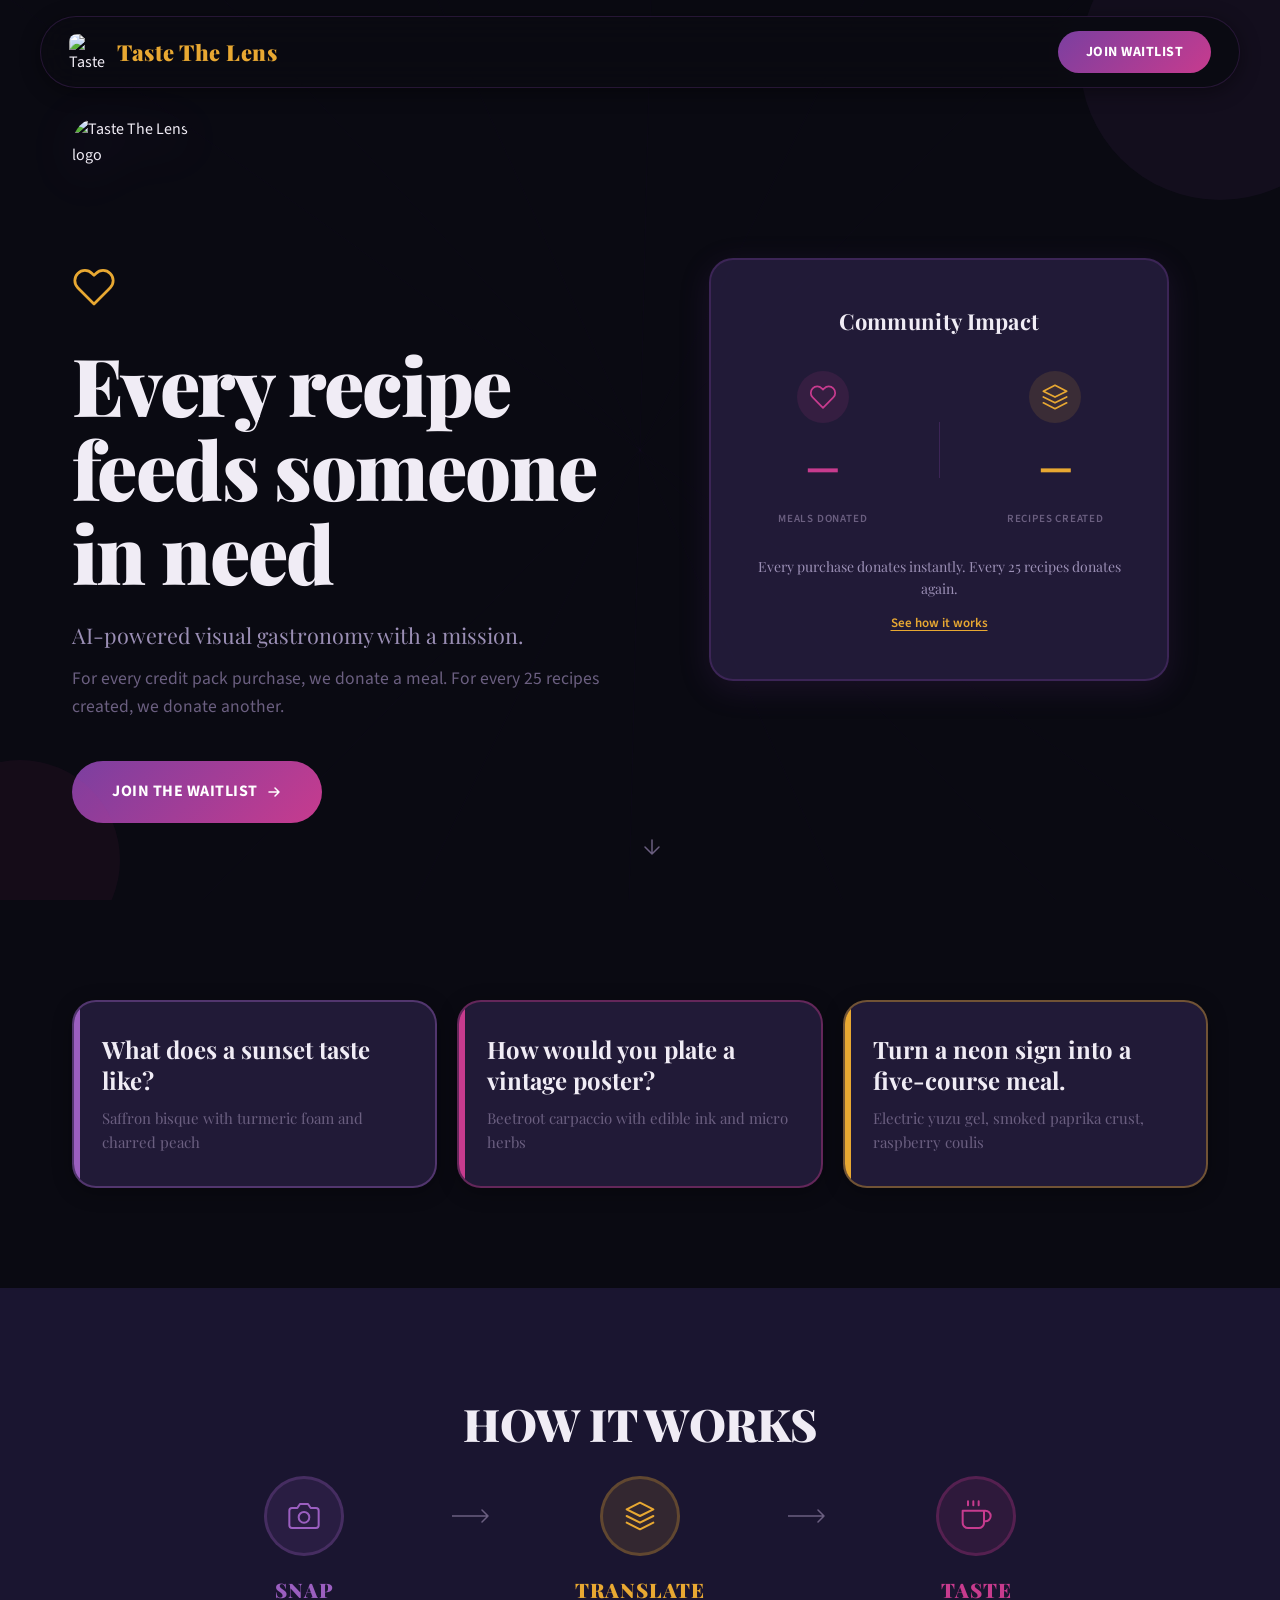
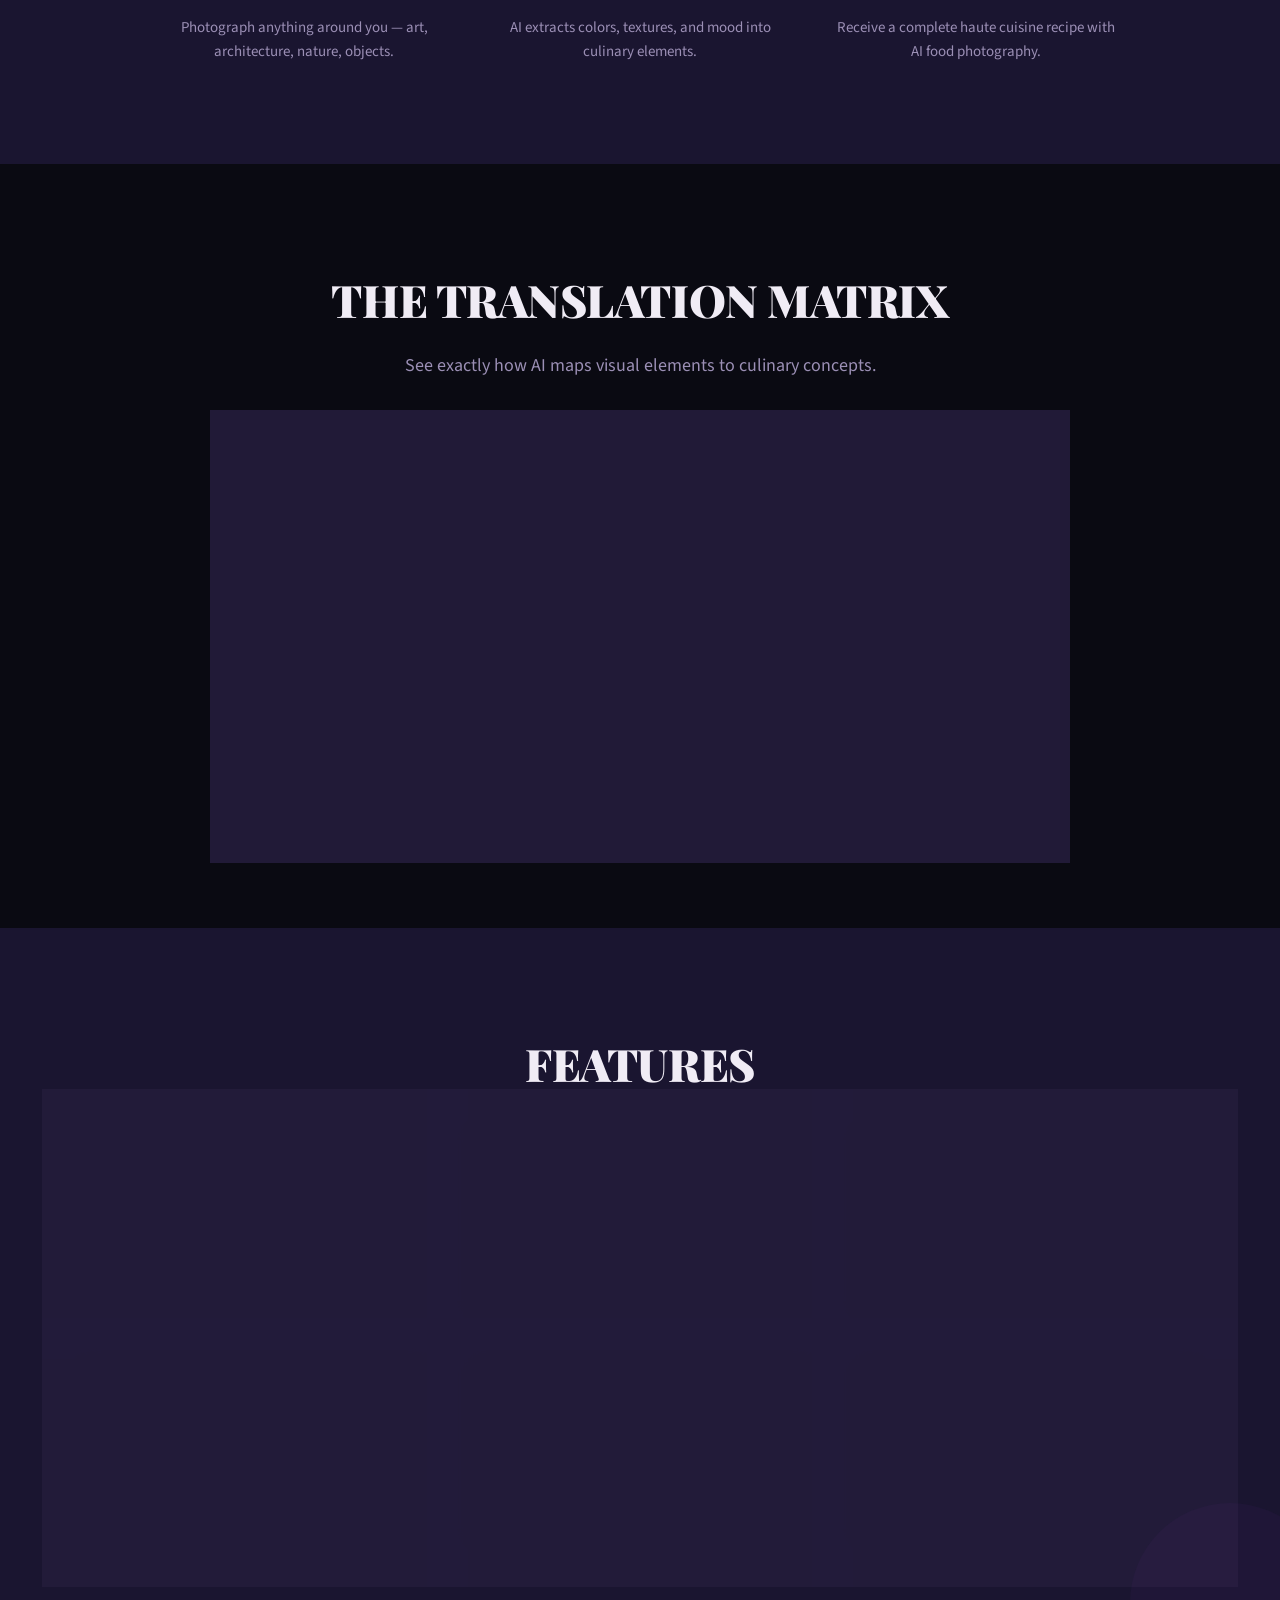
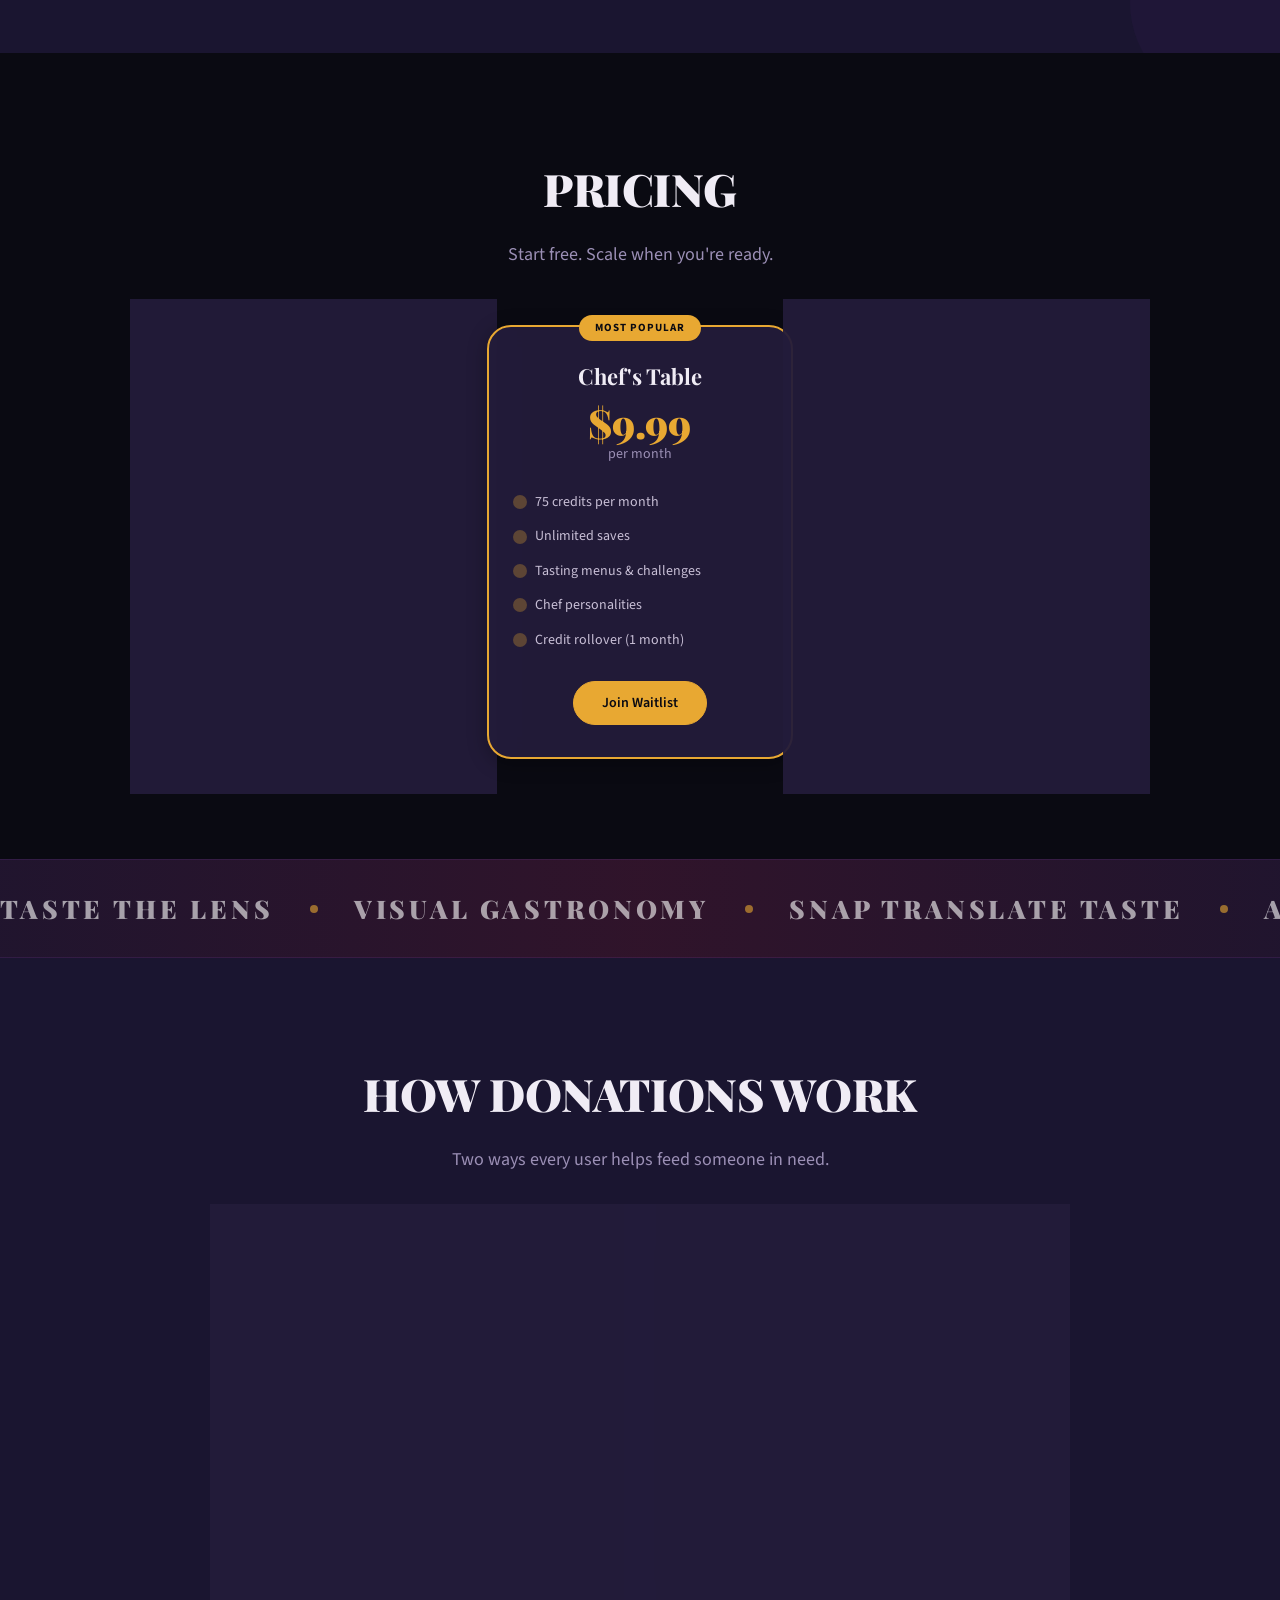
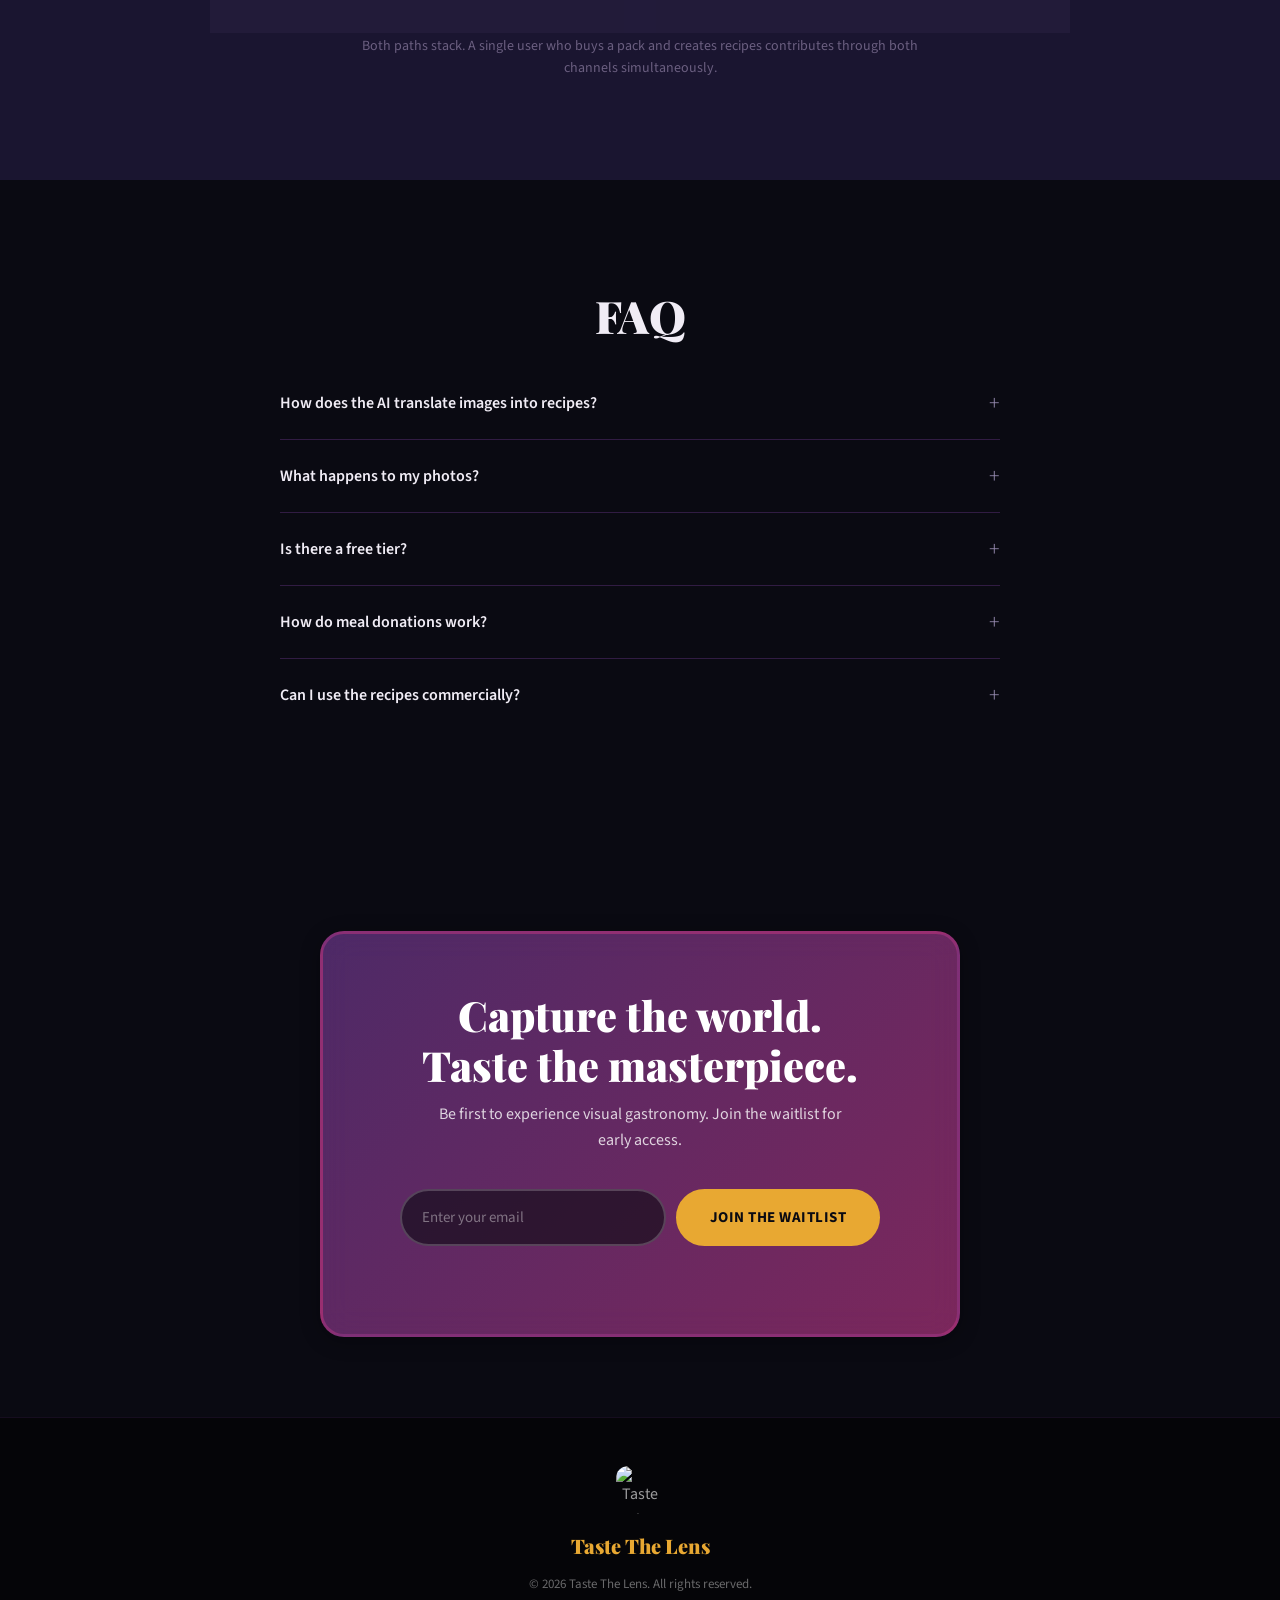
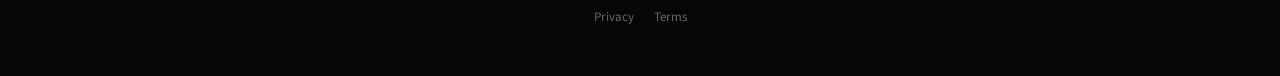
==== commit fd3177b3: "UI/UX updates for mobile app, added privacy policy and terms" ====
--- a/LandingPage/index.html
+++ b/LandingPage/index.html
@@ -393,7 +393,7 @@
                         What happens to my photos?
                     </button>
                     <div class="faq-answer">
-                        <p>Your photos are sent to AI services for real-time processing and are not stored on external servers beyond the generation session. We take your privacy seriously — read our full <a href="https://tastethelens.com/privacy" style="color: var(--gold); text-decoration: underline;">Privacy Policy</a> for details.</p>
+                        <p>Your photos are sent to AI services for real-time processing and are not stored on external servers beyond the generation session. We take your privacy seriously — read our full <a href="privacy.html" style="color: var(--gold); text-decoration: underline;">Privacy Policy</a> for details.</p>
                     </div>
                 </div>
                 <div class="faq-item">
@@ -464,8 +464,8 @@
             <p class="footer-brand">Taste The Lens</p>
             <p class="footer-copy">&copy; 2026 Taste The Lens. All rights reserved.</p>
             <div class="footer-links">
-                <a href="https://tastethelens.com/privacy" class="footer-link">Privacy</a>
-                <a href="https://tastethelens.com/terms" class="footer-link">Terms</a>
+                <a href="privacy.html" class="footer-link">Privacy</a>
+                <a href="terms.html" class="footer-link">Terms</a>
             </div>
         </div>
     </footer>
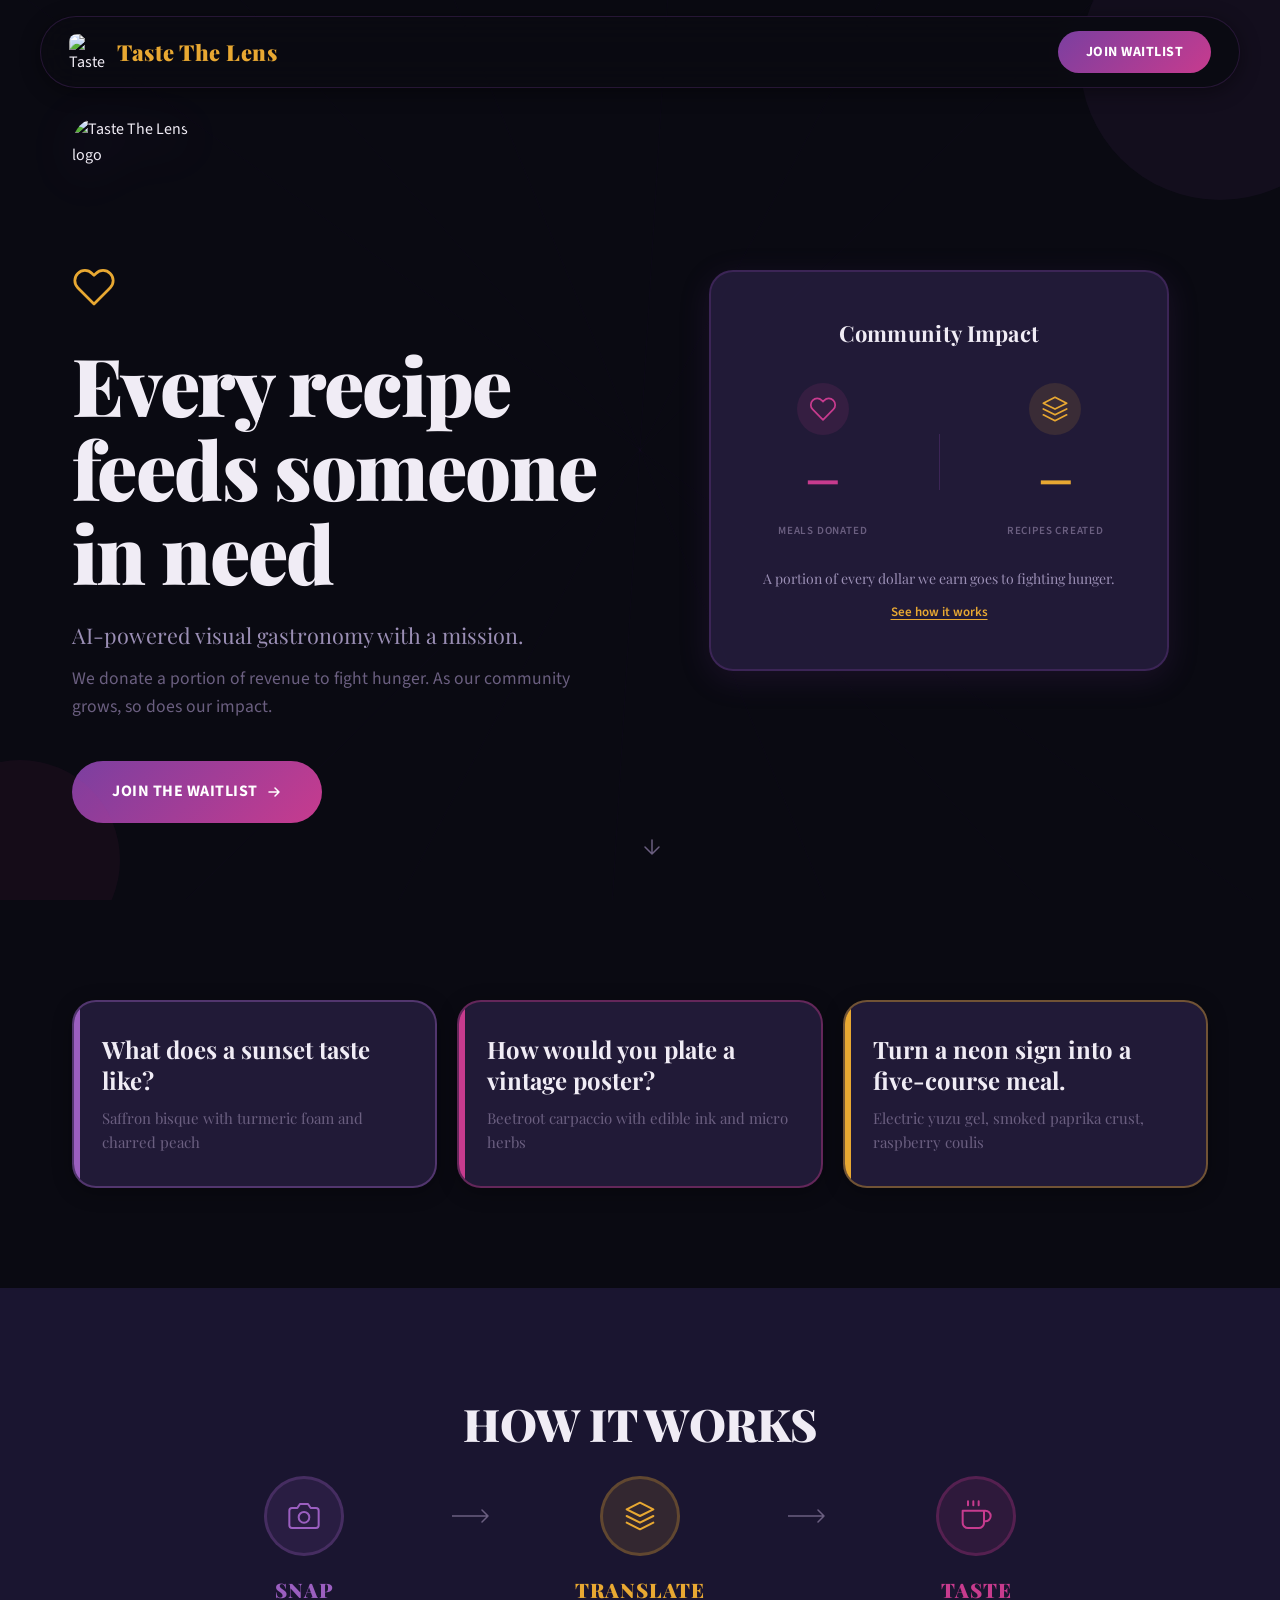
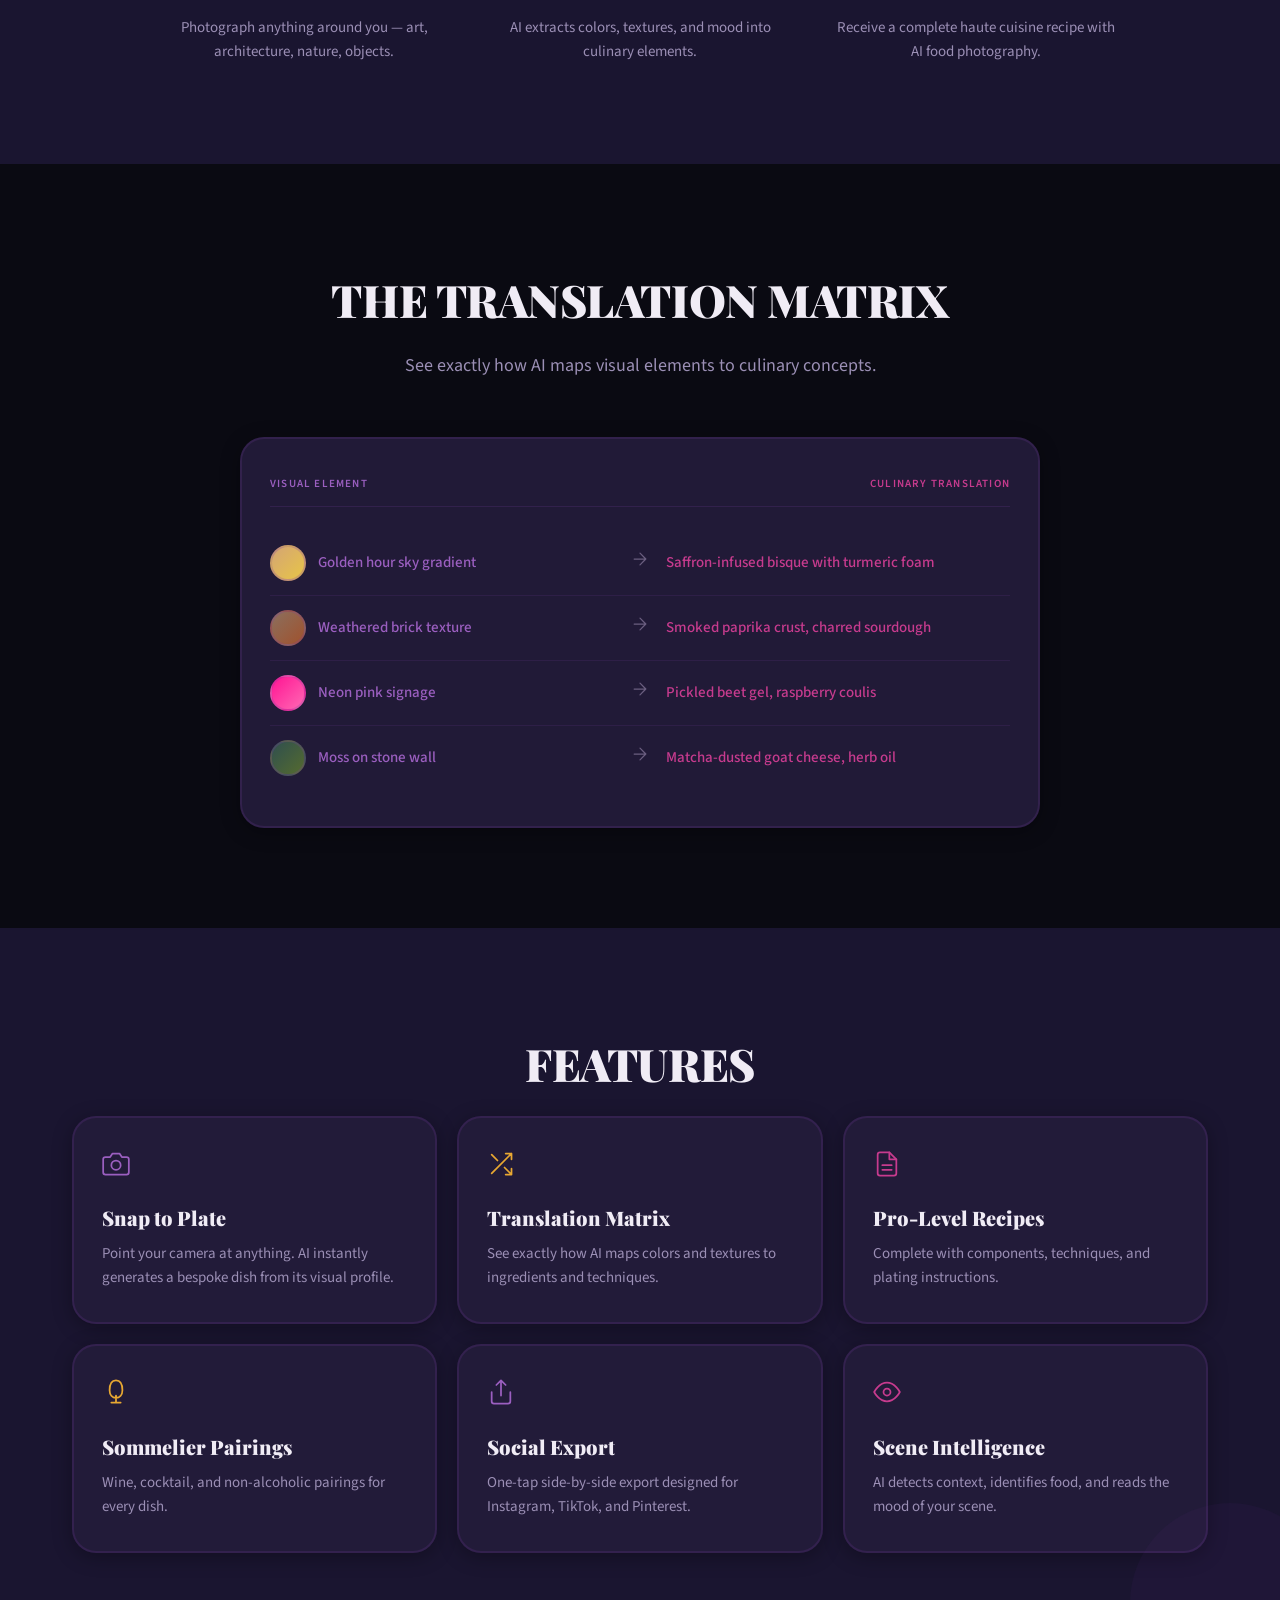
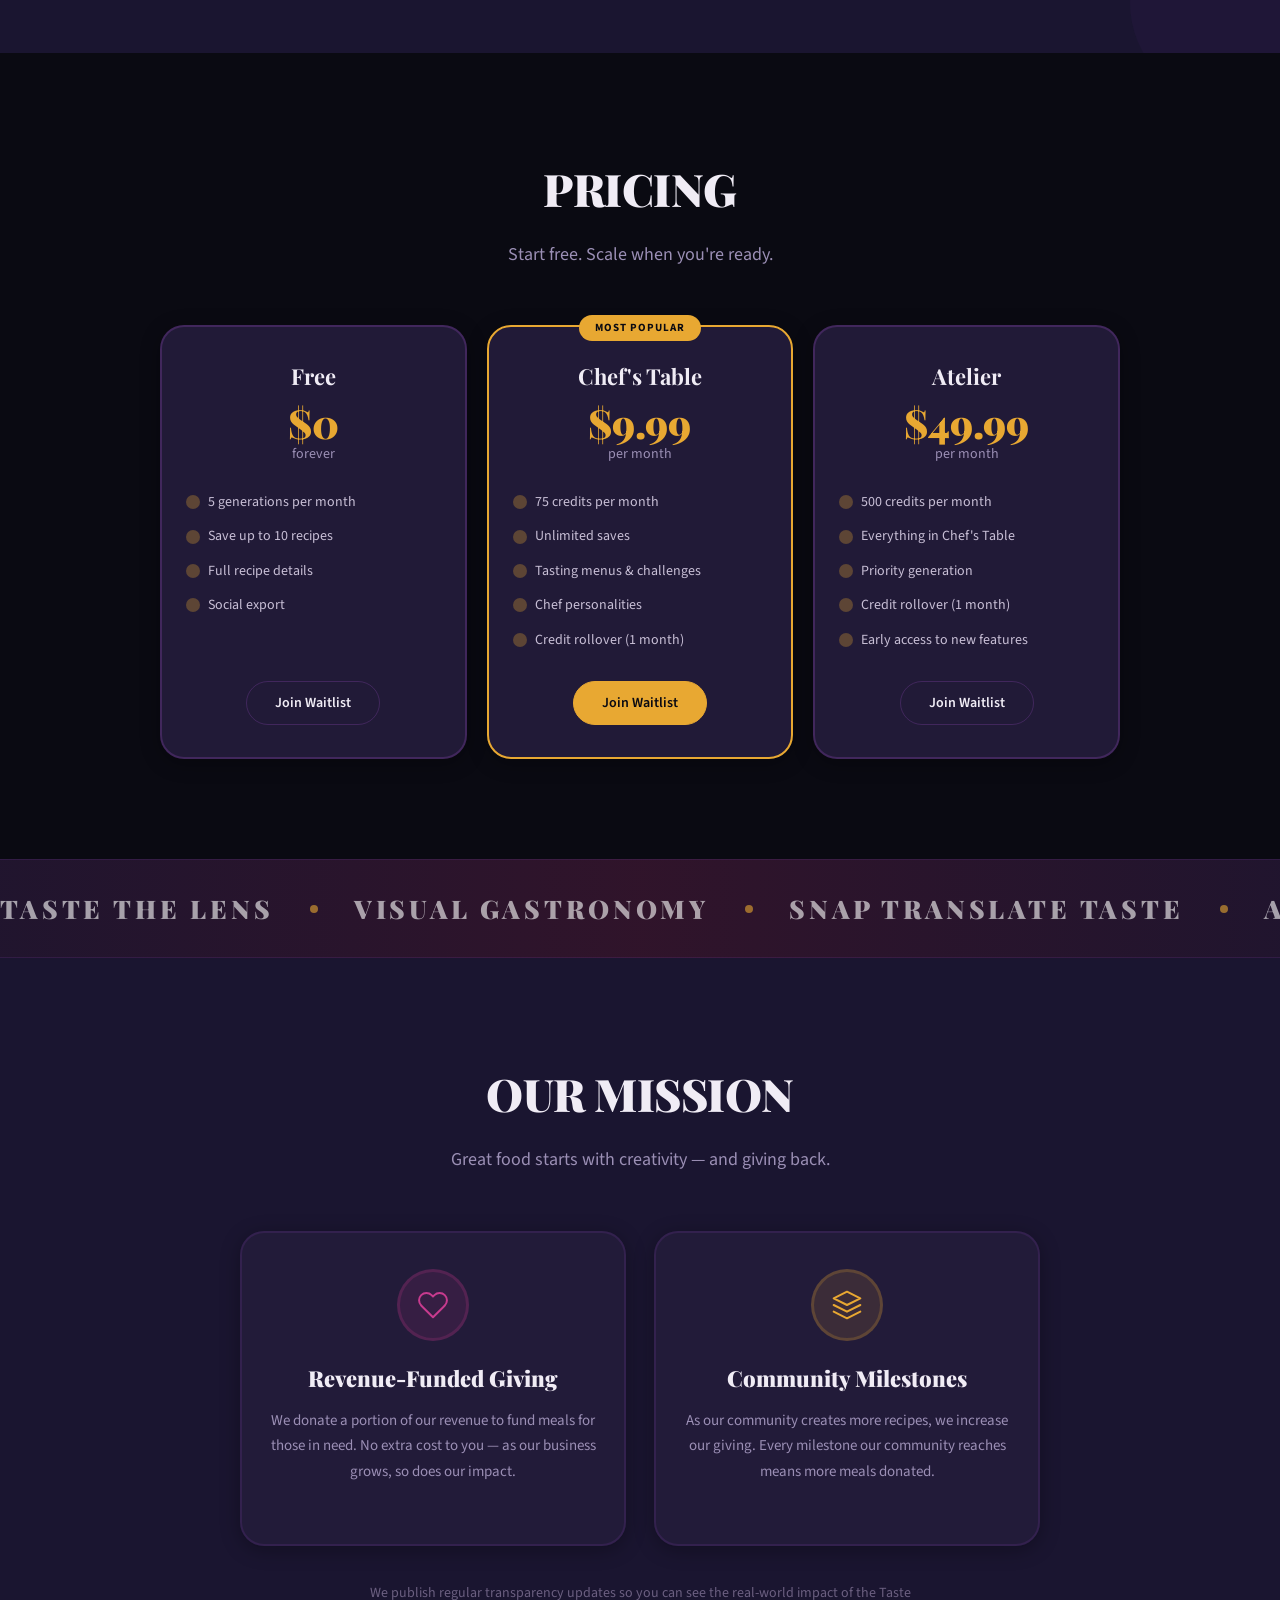
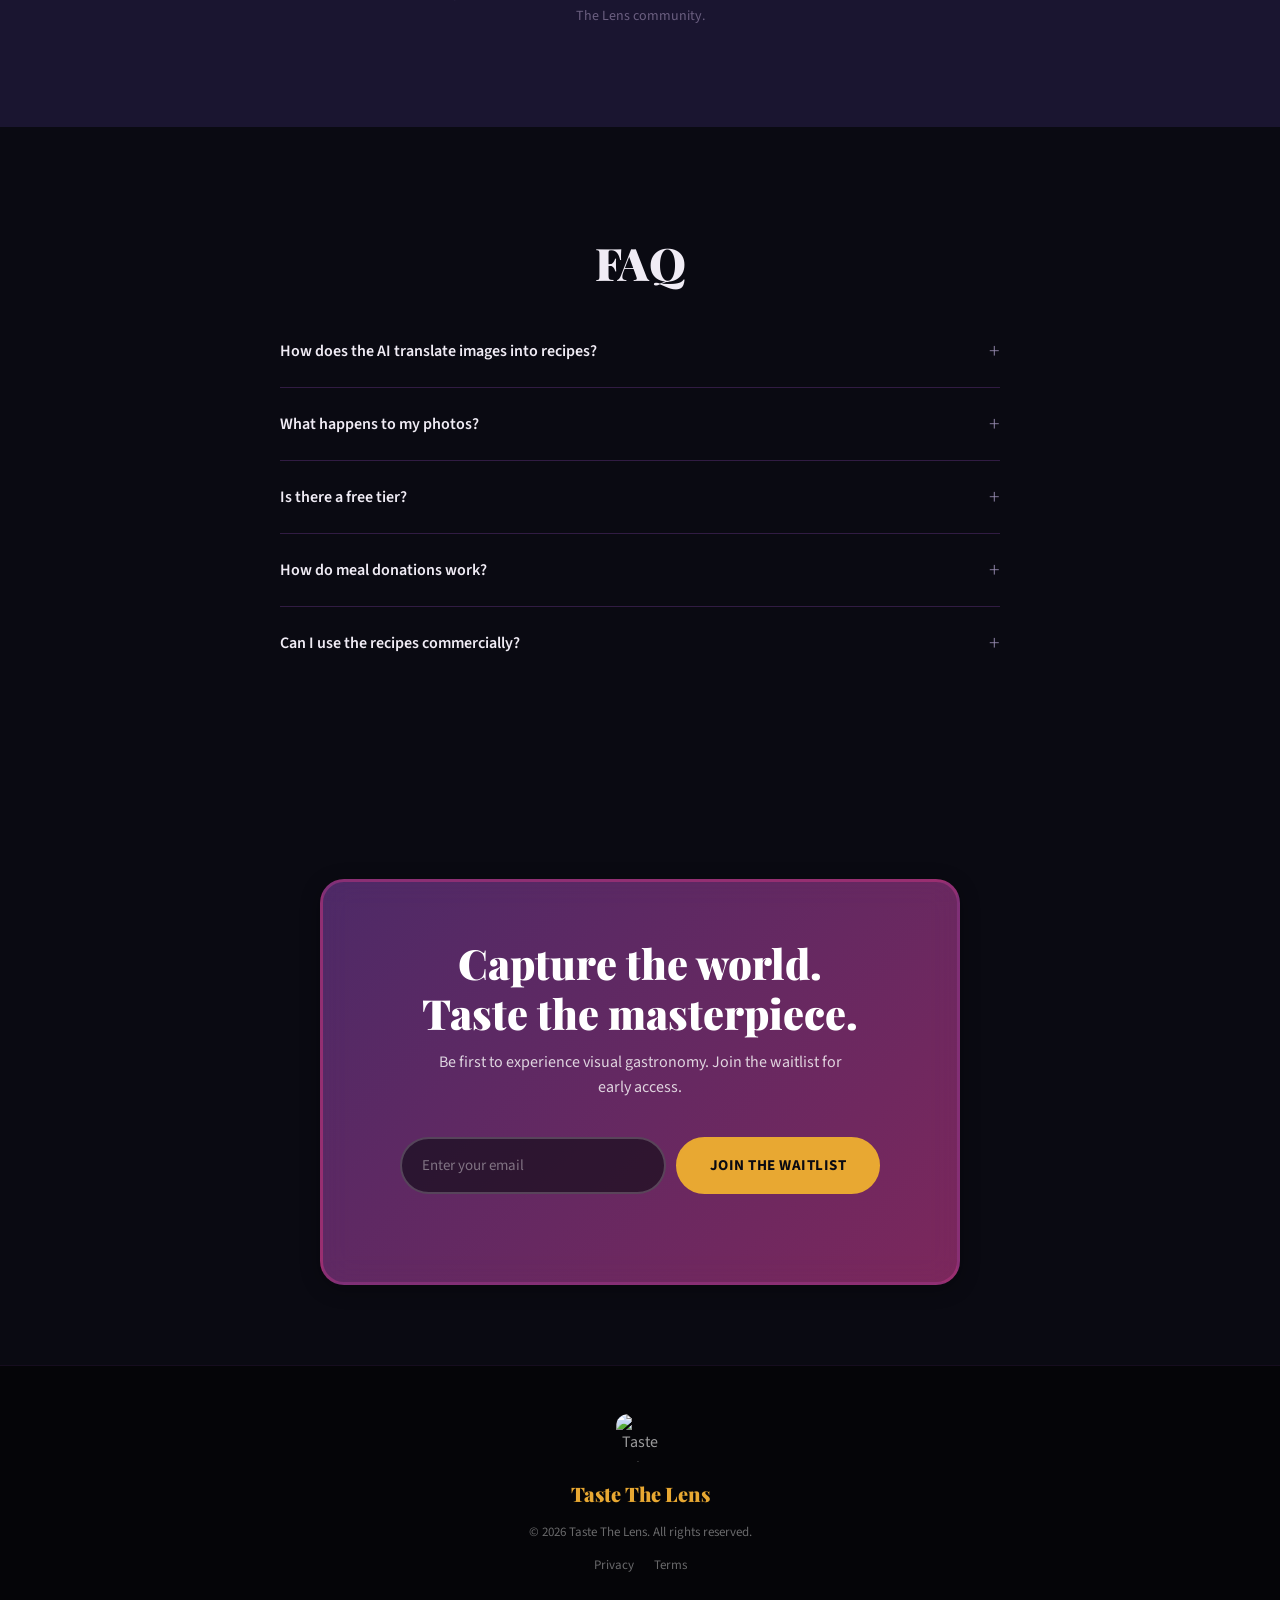
==== commit 83349ea6: "Landing page and iOS updates" ====
--- a/LandingPage/index.html
+++ b/LandingPage/index.html
@@ -50,7 +50,7 @@
                 </div>
                 <h1 class="hero-title" data-animate="fade-scale">Every recipe feeds someone in need</h1>
                 <p class="hero-tagline" data-animate="fade-up" data-delay="400">AI-powered visual gastronomy with a mission.</p>
-                <p class="hero-sub" data-animate="fade-up" data-delay="800">For every credit pack purchase, we donate a meal. For every 25 recipes created, we donate another.</p>
+                <p class="hero-sub" data-animate="fade-up" data-delay="800">We donate a portion of revenue to fight hunger. As our community grows, so does our impact.</p>
                 <a href="#waitlist" class="hero-cta" data-animate="fade-up" data-delay="1200">
                     Join the Waitlist
                     <svg width="16" height="16" viewBox="0 0 16 16" fill="none" aria-hidden="true"><path d="M3 8h10M9 4l4 4-4 4" stroke="currentColor" stroke-width="1.5" stroke-linecap="round" stroke-linejoin="round"/></svg>
@@ -83,7 +83,7 @@
                         </div>
                         <p class="impact-progress-text" id="impact-progress-text"></p>
                     </div>
-                    <p class="hero-impact-tagline">Every purchase donates instantly. Every 25 recipes donates again.</p>
+                    <p class="hero-impact-tagline">A portion of every dollar we earn goes to fighting hunger.</p>
                     <a href="#how-donations-work" class="hero-impact-link">See how it works</a>
                 </div>
             </div>
@@ -341,35 +341,25 @@
     <!-- ========== HOW DONATIONS WORK ========== -->
     <section class="section donation-section" id="how-donations-work">
         <div class="container">
-            <h2 class="section-label" data-animate="slide-up">HOW DONATIONS WORK</h2>
-            <p class="section-subtitle" data-animate="slide-up" data-delay="100">Two ways every user helps feed someone in need.</p>
+            <h2 class="section-label" data-animate="slide-up">OUR MISSION</h2>
+            <p class="section-subtitle" data-animate="slide-up" data-delay="100">Great food starts with creativity — and giving back.</p>
             <div class="donation-grid">
                 <div class="glass-card donation-card" data-animate="slide-up" data-delay="200">
                     <div class="donation-card-icon donation-card-icon--terracotta">
-                        <svg width="32" height="32" viewBox="0 0 24 24" fill="none"><path d="M6 2L3 6v14a2 2 0 002 2h14a2 2 0 002-2V6l-3-4zM3 6h18M16 10a4 4 0 01-8 0" stroke="currentColor" stroke-width="1.5" stroke-linecap="round" stroke-linejoin="round"/></svg>
-                    </div>
-                    <h3 class="donation-card-title">Buy a Credit Pack</h3>
-                    <p class="donation-card-desc">Every credit pack or subscription purchase instantly triggers a meal donation. No extra cost, no opt-in — it happens automatically.</p>
-                    <div class="donation-card-formula">
-                        <span class="formula-item">1 purchase</span>
-                        <svg class="formula-arrow" width="20" height="20" viewBox="0 0 24 24" fill="none"><path d="M5 12h14M12 5l7 7-7 7" stroke="currentColor" stroke-width="1.5" stroke-linecap="round" stroke-linejoin="round"/></svg>
-                        <span class="formula-item formula-item--highlight">1 meal donated</span>
-                    </div>
+                        <svg width="32" height="32" viewBox="0 0 24 24" fill="none"><path d="M20.84 4.61a5.5 5.5 0 00-7.78 0L12 5.67l-1.06-1.06a5.5 5.5 0 00-7.78 7.78l1.06 1.06L12 21.23l7.78-7.78 1.06-1.06a5.5 5.5 0 000-7.78z" stroke="currentColor" stroke-width="1.5" stroke-linecap="round" stroke-linejoin="round"/></svg>
+                    </div>
+                    <h3 class="donation-card-title">Revenue-Funded Giving</h3>
+                    <p class="donation-card-desc">We donate a portion of our revenue to fund meals for those in need. No extra cost to you — as our business grows, so does our impact.</p>
                 </div>
                 <div class="glass-card donation-card" data-animate="slide-up" data-delay="350">
                     <div class="donation-card-icon donation-card-icon--gold">
                         <svg width="32" height="32" viewBox="0 0 24 24" fill="none"><path d="M12 2L2 7l10 5 10-5-10-5zM2 17l10 5 10-5M2 12l10 5 10-5" stroke="currentColor" stroke-width="1.5" stroke-linecap="round" stroke-linejoin="round"/></svg>
                     </div>
-                    <h3 class="donation-card-title">Create Recipes</h3>
-                    <p class="donation-card-desc">Every recipe our community creates counts toward a collective milestone. When we hit 25 recipes together, another meal is donated.</p>
-                    <div class="donation-card-formula">
-                        <span class="formula-item">25 recipes</span>
-                        <svg class="formula-arrow" width="20" height="20" viewBox="0 0 24 24" fill="none"><path d="M5 12h14M12 5l7 7-7 7" stroke="currentColor" stroke-width="1.5" stroke-linecap="round" stroke-linejoin="round"/></svg>
-                        <span class="formula-item formula-item--highlight">1 meal donated</span>
-                    </div>
-                </div>
-            </div>
-            <p class="donation-footnote" data-animate="fade" data-delay="500">Both paths stack. A single user who buys a pack and creates recipes contributes through both channels simultaneously.</p>
+                    <h3 class="donation-card-title">Community Milestones</h3>
+                    <p class="donation-card-desc">As our community creates more recipes, we increase our giving. Every milestone our community reaches means more meals donated.</p>
+                </div>
+            </div>
+            <p class="donation-footnote" data-animate="fade" data-delay="500">We publish regular transparency updates so you can see the real-world impact of the Taste The Lens community.</p>
         </div>
     </section>
 
@@ -409,7 +399,7 @@
                         How do meal donations work?
                     </button>
                     <div class="faq-answer">
-                        <p>Every credit pack or subscription purchase automatically triggers a meal donation — no extra cost. Additionally, for every 25 recipes our community creates collectively, we donate another meal. Both paths stack, so active users contribute through both channels.</p>
+                        <p>We donate a portion of our revenue to fund meals for people in need. As our community grows and creates more recipes, we increase our giving. We publish regular transparency updates so you can see our real-world impact.</p>
                     </div>
                 </div>
                 <div class="faq-item">
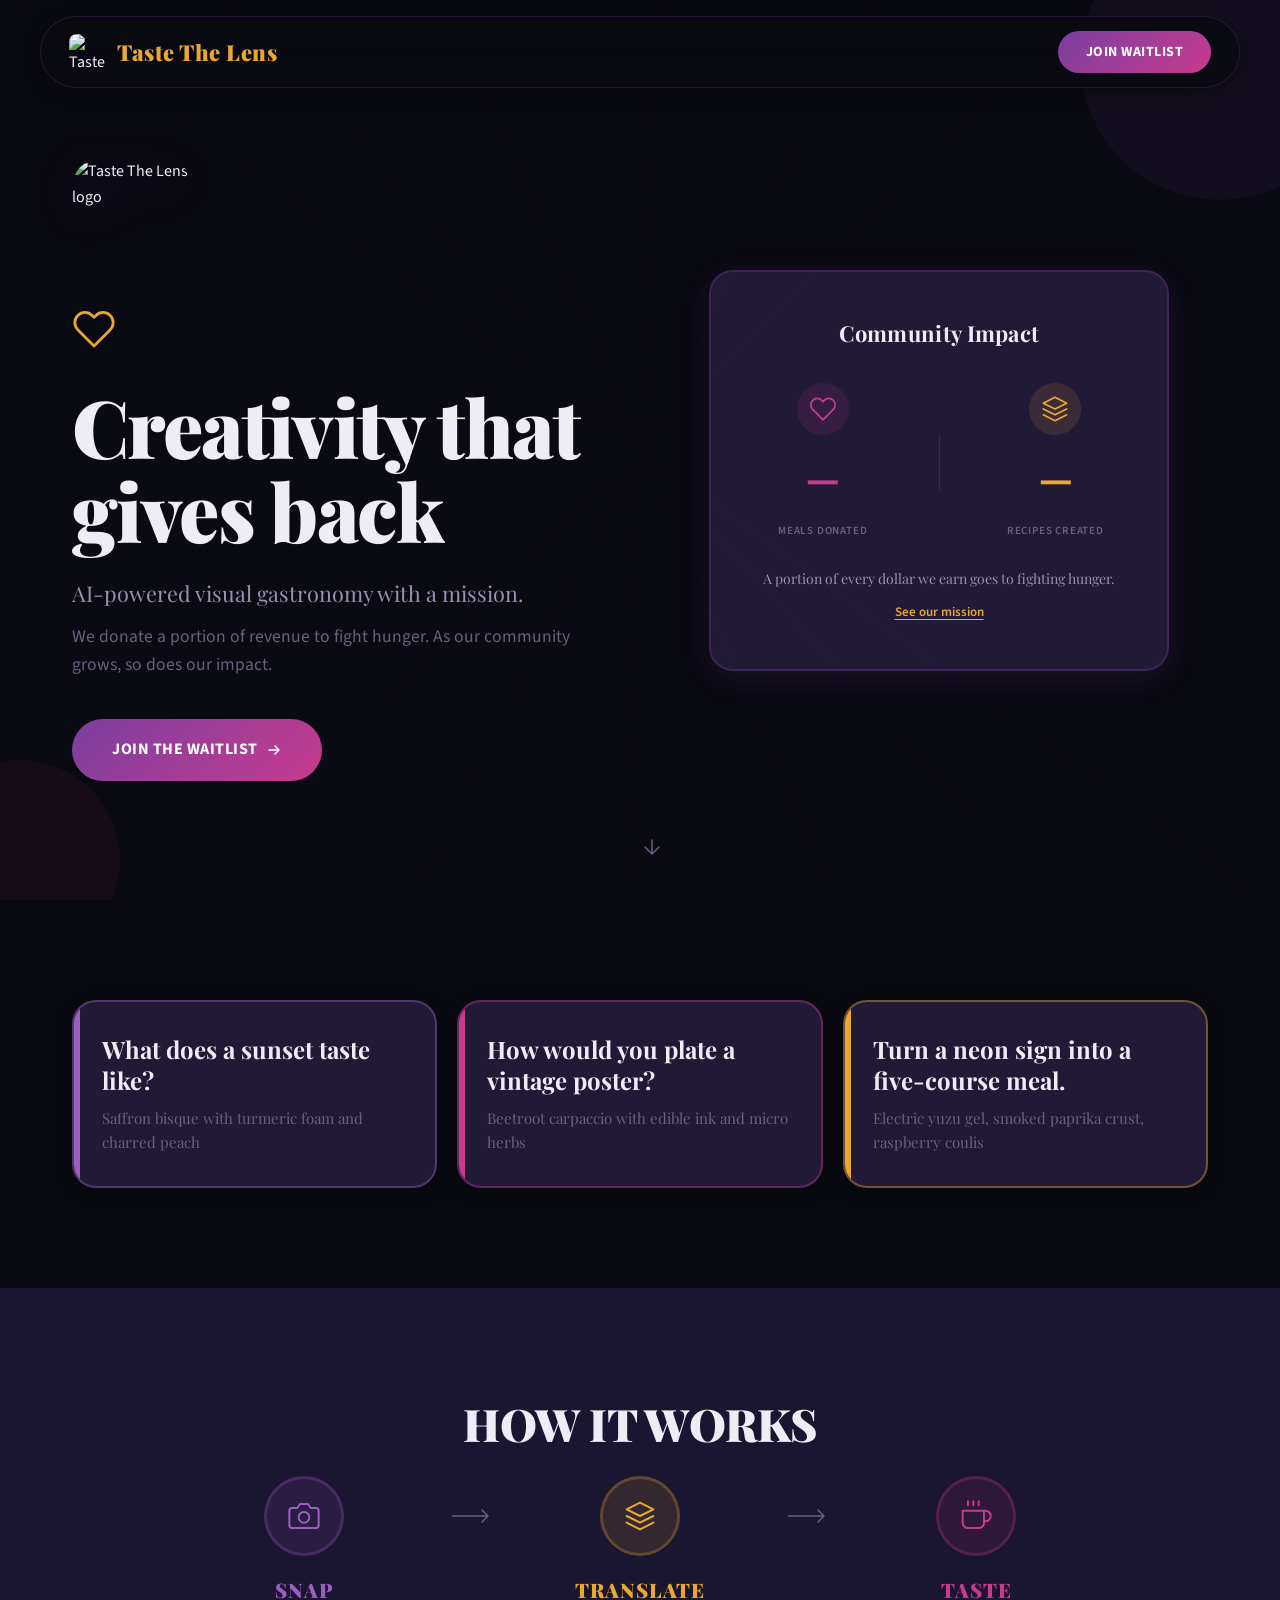
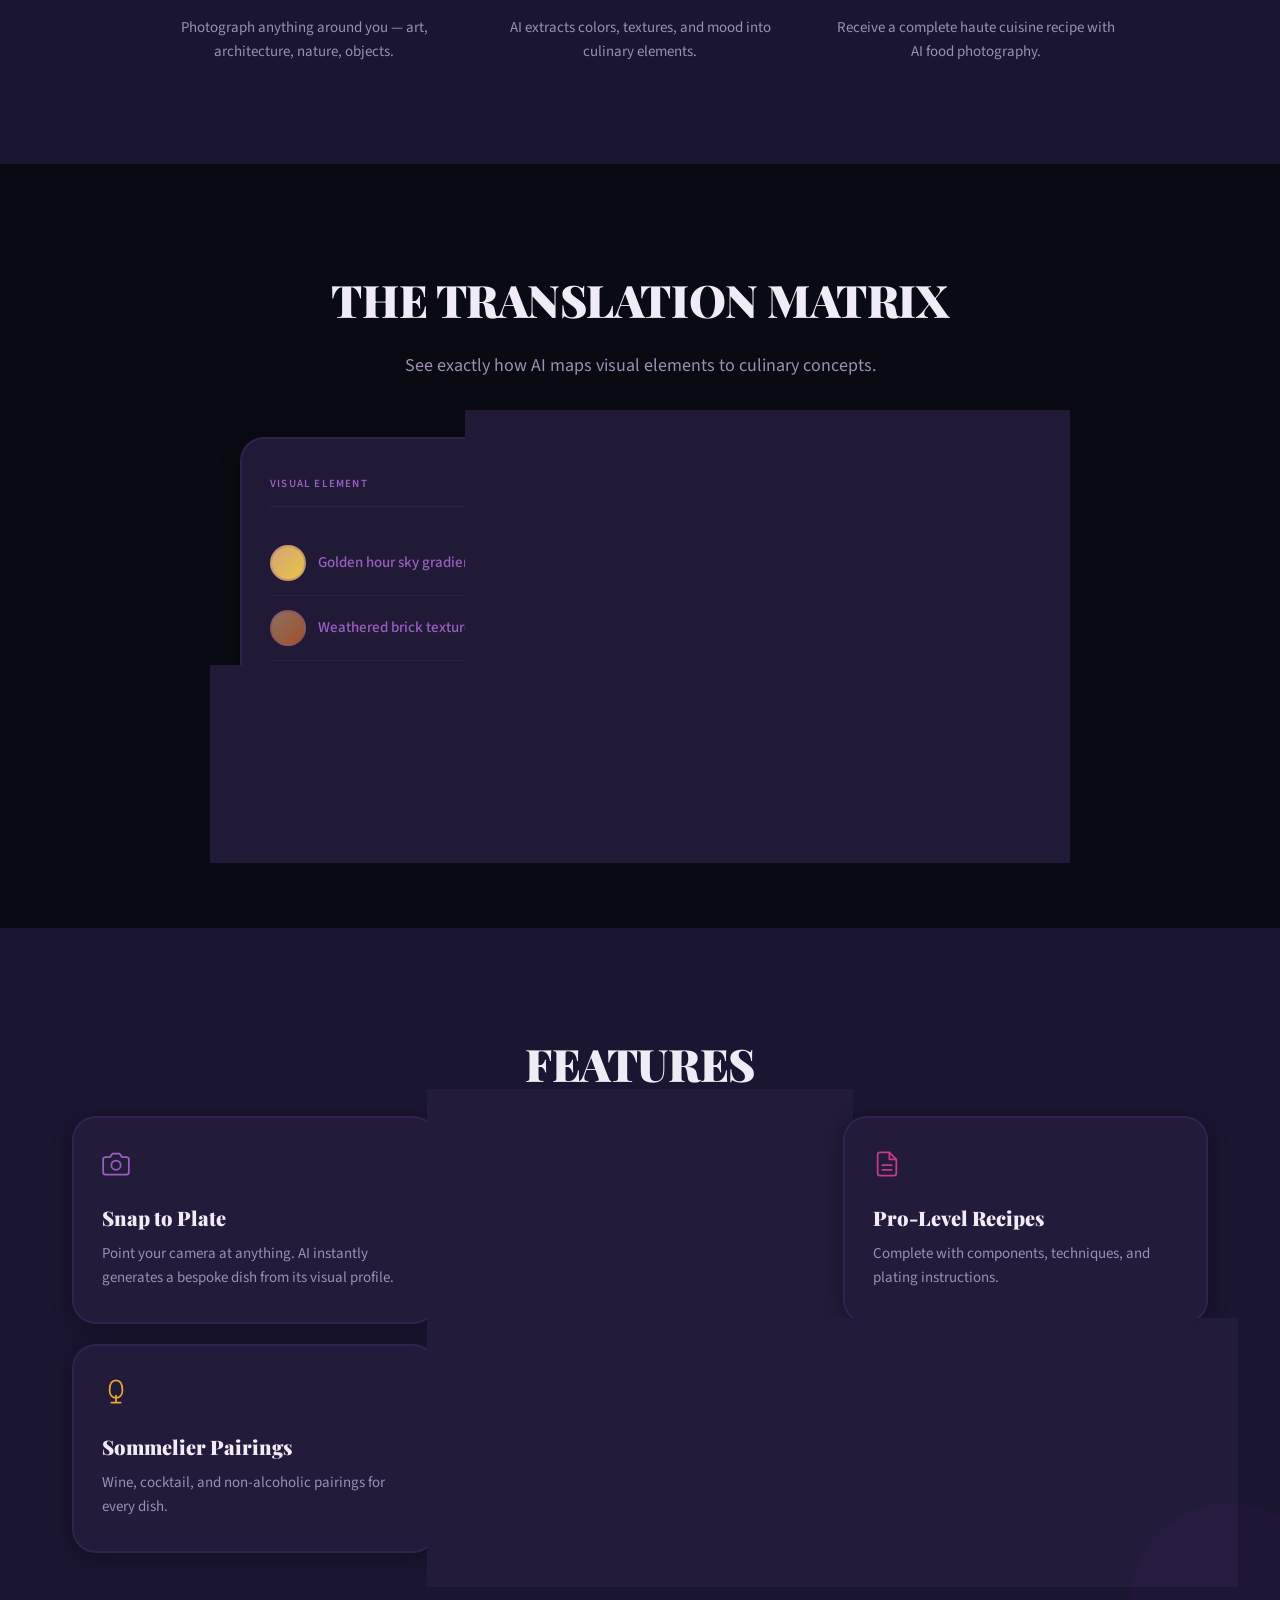
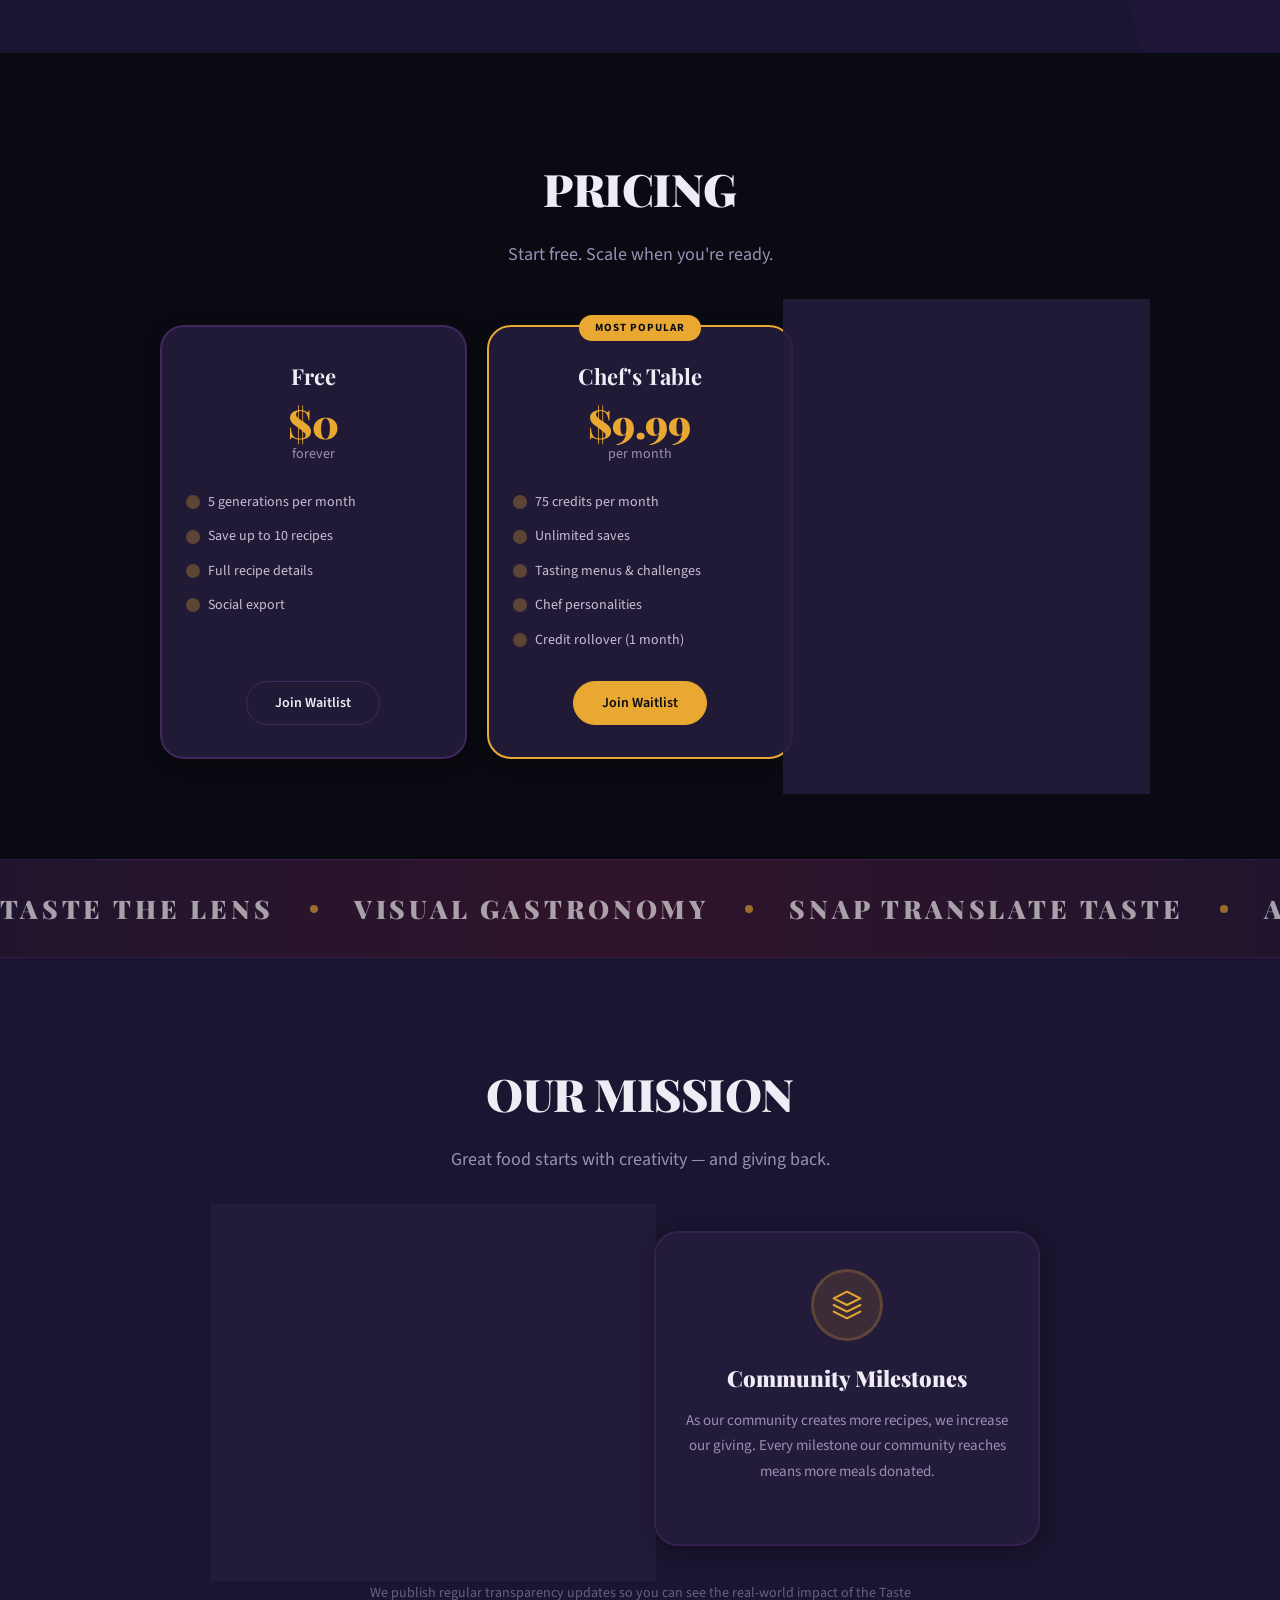
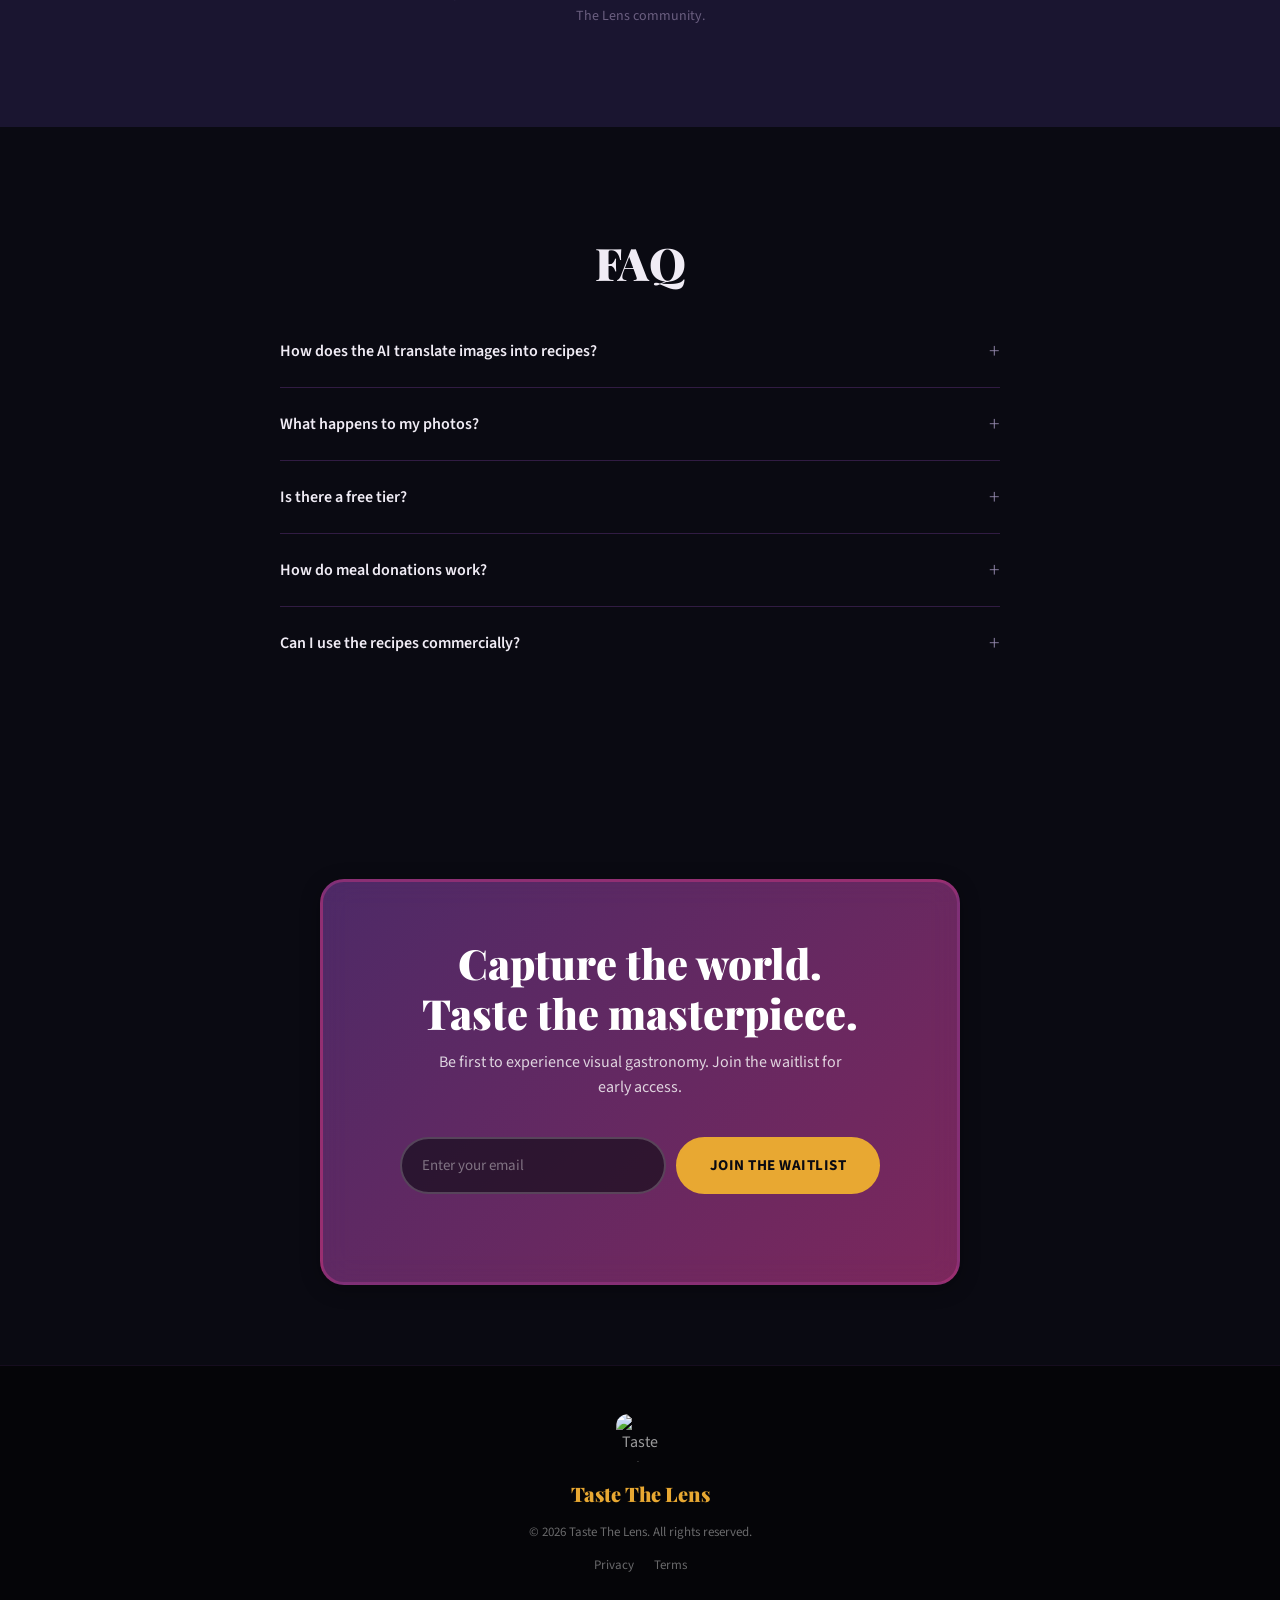
==== commit c4270f00: "Updated Hero Visual" ====
--- a/LandingPage/index.html
+++ b/LandingPage/index.html
@@ -48,7 +48,7 @@
                 <div class="hero-ornament" data-animate="fade" aria-hidden="true">
                     <svg width="44" height="44" viewBox="0 0 24 24" fill="none"><path d="M20.84 4.61a5.5 5.5 0 00-7.78 0L12 5.67l-1.06-1.06a5.5 5.5 0 00-7.78 7.78l1.06 1.06L12 21.23l7.78-7.78 1.06-1.06a5.5 5.5 0 000-7.78z" stroke="currentColor" stroke-width="1.5" stroke-linecap="round" stroke-linejoin="round"/></svg>
                 </div>
-                <h1 class="hero-title" data-animate="fade-scale">Every recipe feeds someone in need</h1>
+                <h1 class="hero-title" data-animate="fade-scale">Creativity that gives back</h1>
                 <p class="hero-tagline" data-animate="fade-up" data-delay="400">AI-powered visual gastronomy with a mission.</p>
                 <p class="hero-sub" data-animate="fade-up" data-delay="800">We donate a portion of revenue to fight hunger. As our community grows, so does our impact.</p>
                 <a href="#waitlist" class="hero-cta" data-animate="fade-up" data-delay="1200">
@@ -77,14 +77,8 @@
                             <span class="hero-impact-label">Recipes Created</span>
                         </div>
                     </div>
-                    <div class="hero-impact-progress" id="impact-progress-wrap" style="display: none">
-                        <div class="impact-progress-track">
-                            <div class="impact-progress-bar" id="impact-progress-bar"></div>
-                        </div>
-                        <p class="impact-progress-text" id="impact-progress-text"></p>
-                    </div>
                     <p class="hero-impact-tagline">A portion of every dollar we earn goes to fighting hunger.</p>
-                    <a href="#how-donations-work" class="hero-impact-link">See how it works</a>
+                    <a href="#how-donations-work" class="hero-impact-link">See our mission</a>
                 </div>
             </div>
         </div>
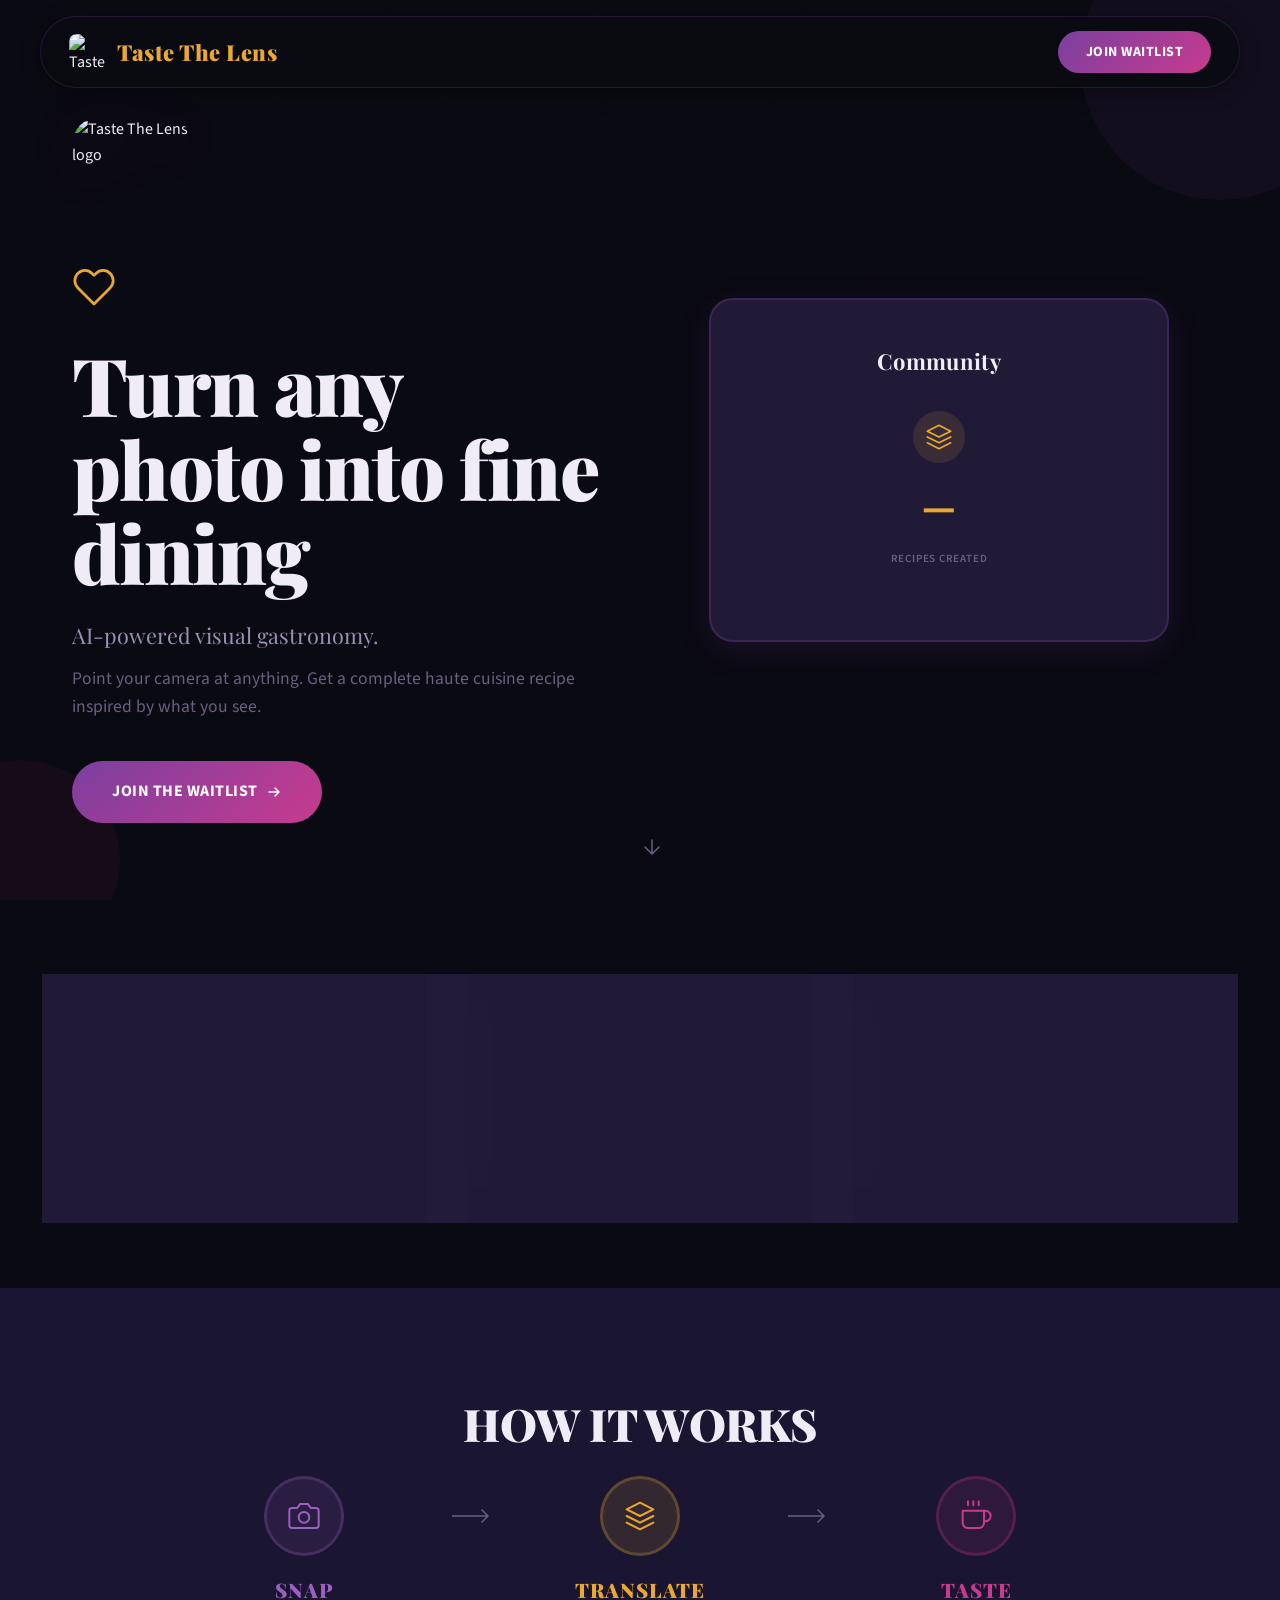
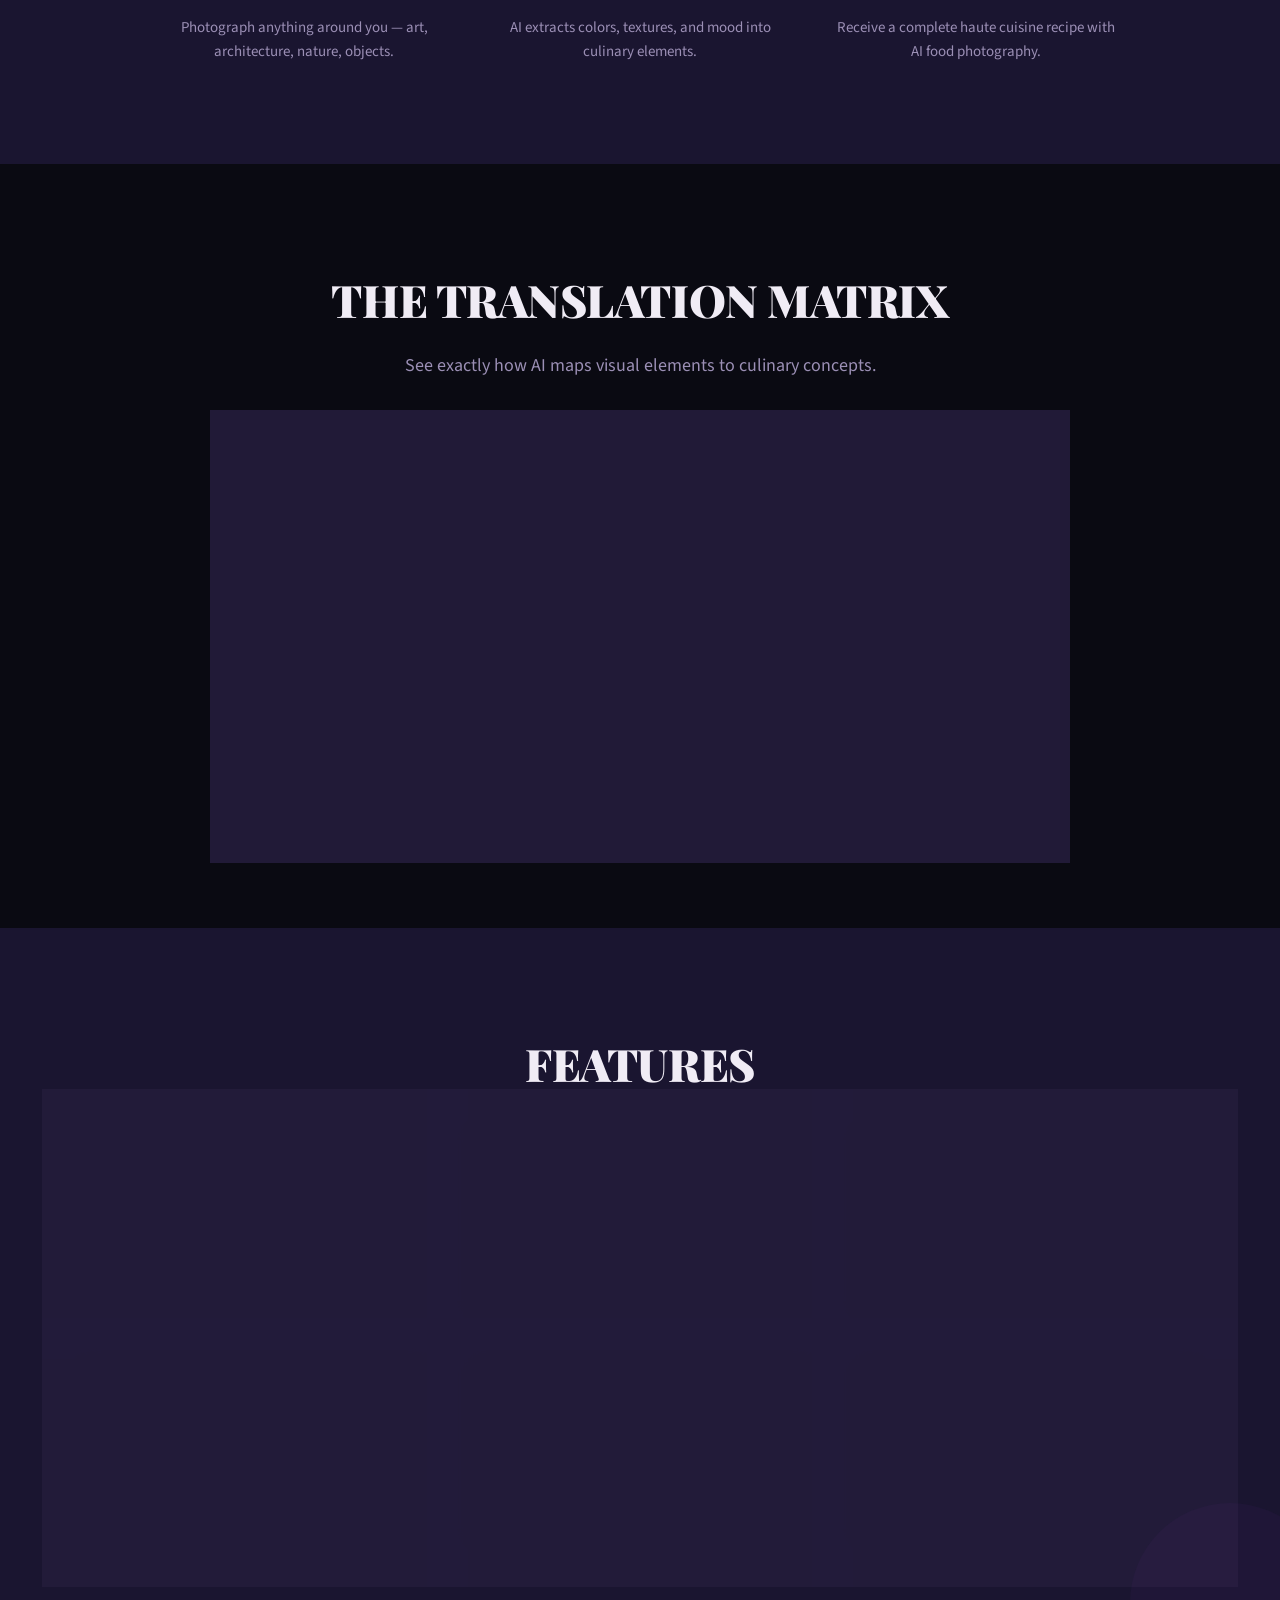
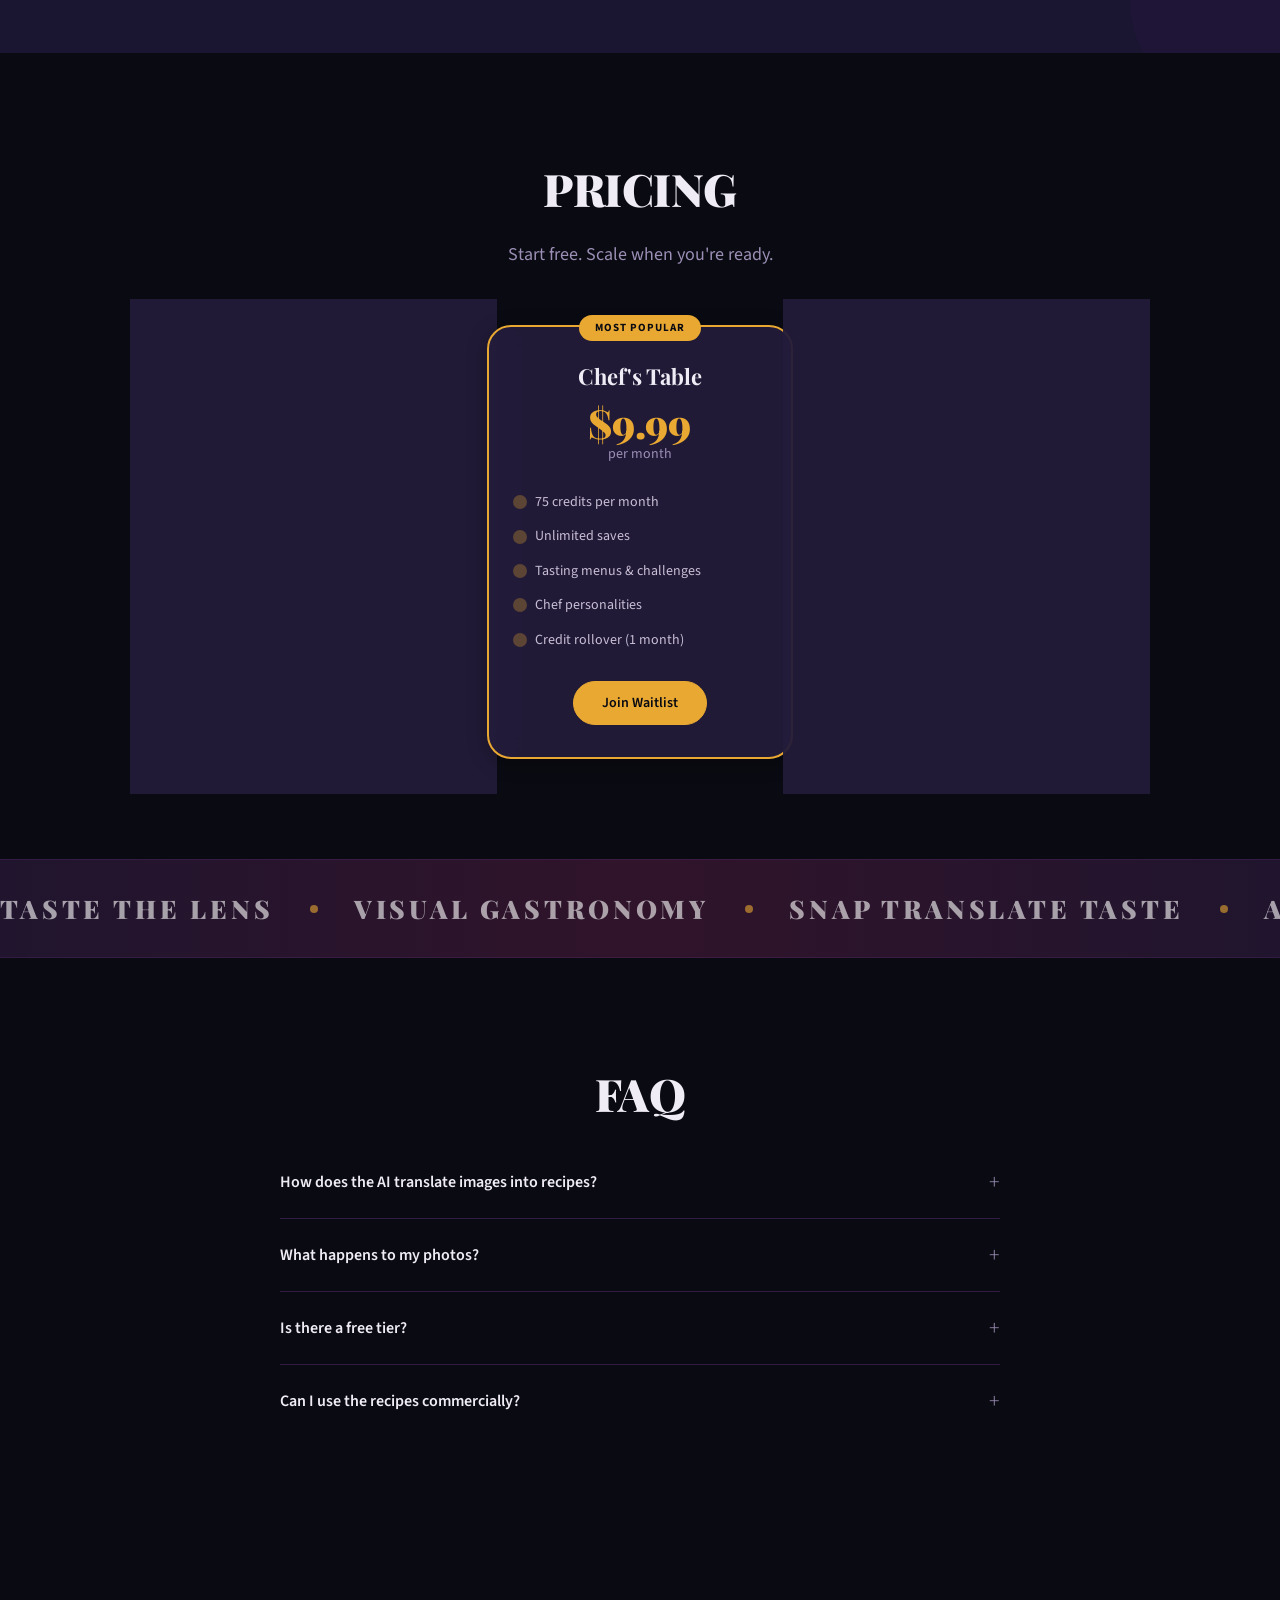
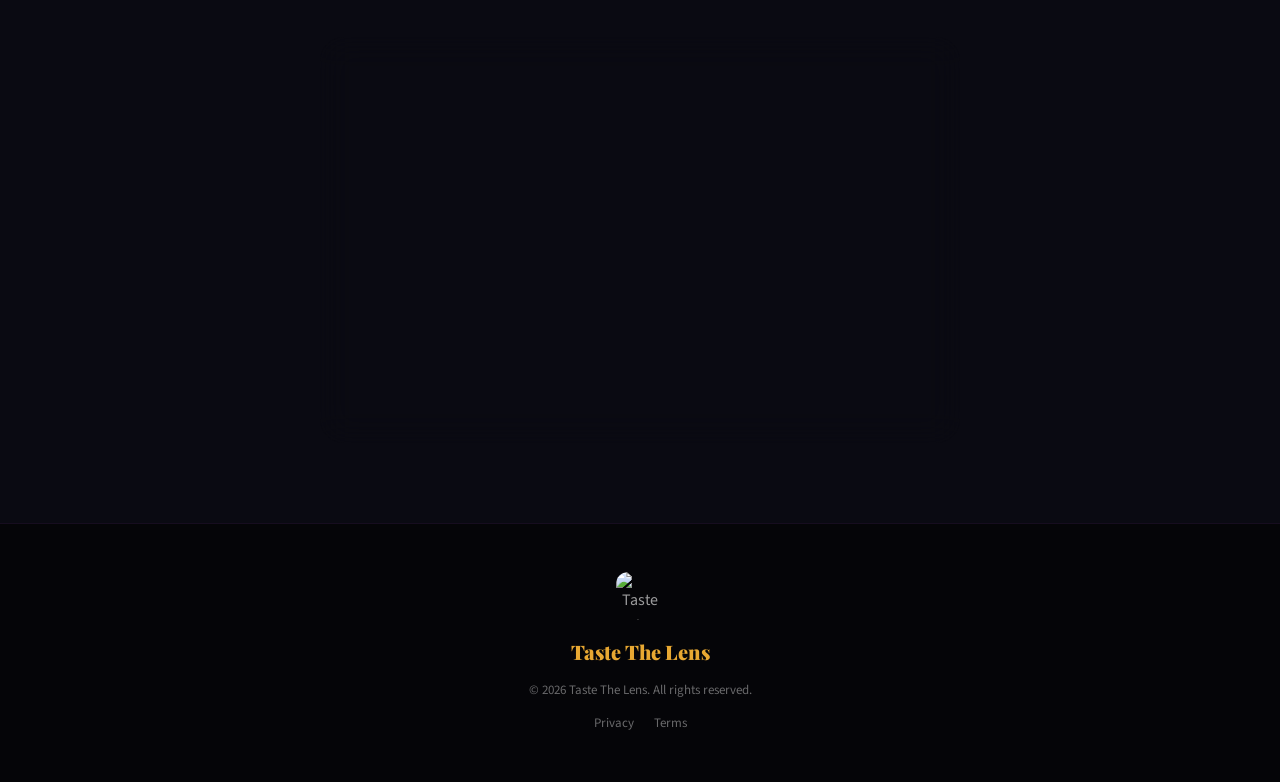
==== commit 973c1d25: "Last minute clean up before production" ====
--- a/LandingPage/index.html
+++ b/LandingPage/index.html
@@ -40,7 +40,7 @@
         </div>
     </nav>
 
-    <!-- ========== HERO — Mission-first: Donation Impact ========== -->
+    <!-- ========== HERO ========== -->
     <section class="hero" id="hero">
         <div class="container hero-split">
             <div class="hero-text">
@@ -48,27 +48,18 @@
                 <div class="hero-ornament" data-animate="fade" aria-hidden="true">
                     <svg width="44" height="44" viewBox="0 0 24 24" fill="none"><path d="M20.84 4.61a5.5 5.5 0 00-7.78 0L12 5.67l-1.06-1.06a5.5 5.5 0 00-7.78 7.78l1.06 1.06L12 21.23l7.78-7.78 1.06-1.06a5.5 5.5 0 000-7.78z" stroke="currentColor" stroke-width="1.5" stroke-linecap="round" stroke-linejoin="round"/></svg>
                 </div>
-                <h1 class="hero-title" data-animate="fade-scale">Creativity that gives back</h1>
-                <p class="hero-tagline" data-animate="fade-up" data-delay="400">AI-powered visual gastronomy with a mission.</p>
-                <p class="hero-sub" data-animate="fade-up" data-delay="800">We donate a portion of revenue to fight hunger. As our community grows, so does our impact.</p>
+                <h1 class="hero-title" data-animate="fade-scale">Turn any photo into fine dining</h1>
+                <p class="hero-tagline" data-animate="fade-up" data-delay="400">AI-powered visual gastronomy.</p>
+                <p class="hero-sub" data-animate="fade-up" data-delay="800">Point your camera at anything. Get a complete haute cuisine recipe inspired by what you see.</p>
                 <a href="#waitlist" class="hero-cta" data-animate="fade-up" data-delay="1200">
                     Join the Waitlist
                     <svg width="16" height="16" viewBox="0 0 16 16" fill="none" aria-hidden="true"><path d="M3 8h10M9 4l4 4-4 4" stroke="currentColor" stroke-width="1.5" stroke-linecap="round" stroke-linejoin="round"/></svg>
                 </a>
             </div>
             <div class="hero-visual" data-animate="fade-scale" data-delay="400">
-                <!-- Live impact stats card -->
                 <div class="hero-impact-card glass-card">
-                    <h2 class="hero-impact-heading">Community Impact</h2>
+                    <h2 class="hero-impact-heading">Community</h2>
                     <div class="hero-impact-stats">
-                        <div class="hero-impact-stat">
-                            <div class="impact-icon impact-icon--terracotta">
-                                <svg width="28" height="28" viewBox="0 0 24 24" fill="none"><path d="M20.84 4.61a5.5 5.5 0 00-7.78 0L12 5.67l-1.06-1.06a5.5 5.5 0 00-7.78 7.78l1.06 1.06L12 21.23l7.78-7.78 1.06-1.06a5.5 5.5 0 000-7.78z" stroke="currentColor" stroke-width="1.5" stroke-linecap="round" stroke-linejoin="round"/></svg>
-                            </div>
-                            <span class="hero-impact-number hero-impact-number--terracotta" id="meals-counter">—</span>
-                            <span class="hero-impact-label">Meals Donated</span>
-                        </div>
-                        <div class="hero-impact-divider" aria-hidden="true"></div>
                         <div class="hero-impact-stat">
                             <div class="impact-icon impact-icon--gold">
                                 <svg width="28" height="28" viewBox="0 0 24 24" fill="none"><path d="M12 2L2 7l10 5 10-5-10-5zM2 17l10 5 10-5M2 12l10 5 10-5" stroke="currentColor" stroke-width="1.5" stroke-linecap="round" stroke-linejoin="round"/></svg>
@@ -77,8 +68,6 @@
                             <span class="hero-impact-label">Recipes Created</span>
                         </div>
                     </div>
-                    <p class="hero-impact-tagline">A portion of every dollar we earn goes to fighting hunger.</p>
-                    <a href="#how-donations-work" class="hero-impact-link">See our mission</a>
                 </div>
             </div>
         </div>
@@ -332,33 +321,6 @@
         </div>
     </div>
 
-    <!-- ========== HOW DONATIONS WORK ========== -->
-    <section class="section donation-section" id="how-donations-work">
-        <div class="container">
-            <h2 class="section-label" data-animate="slide-up">OUR MISSION</h2>
-            <p class="section-subtitle" data-animate="slide-up" data-delay="100">Great food starts with creativity — and giving back.</p>
-            <div class="donation-grid">
-                <div class="glass-card donation-card" data-animate="slide-up" data-delay="200">
-                    <div class="donation-card-icon donation-card-icon--terracotta">
-                        <svg width="32" height="32" viewBox="0 0 24 24" fill="none"><path d="M20.84 4.61a5.5 5.5 0 00-7.78 0L12 5.67l-1.06-1.06a5.5 5.5 0 00-7.78 7.78l1.06 1.06L12 21.23l7.78-7.78 1.06-1.06a5.5 5.5 0 000-7.78z" stroke="currentColor" stroke-width="1.5" stroke-linecap="round" stroke-linejoin="round"/></svg>
-                    </div>
-                    <h3 class="donation-card-title">Revenue-Funded Giving</h3>
-                    <p class="donation-card-desc">We donate a portion of our revenue to fund meals for those in need. No extra cost to you — as our business grows, so does our impact.</p>
-                </div>
-                <div class="glass-card donation-card" data-animate="slide-up" data-delay="350">
-                    <div class="donation-card-icon donation-card-icon--gold">
-                        <svg width="32" height="32" viewBox="0 0 24 24" fill="none"><path d="M12 2L2 7l10 5 10-5-10-5zM2 17l10 5 10-5M2 12l10 5 10-5" stroke="currentColor" stroke-width="1.5" stroke-linecap="round" stroke-linejoin="round"/></svg>
-                    </div>
-                    <h3 class="donation-card-title">Community Milestones</h3>
-                    <p class="donation-card-desc">As our community creates more recipes, we increase our giving. Every milestone our community reaches means more meals donated.</p>
-                </div>
-            </div>
-            <p class="donation-footnote" data-animate="fade" data-delay="500">We publish regular transparency updates so you can see the real-world impact of the Taste The Lens community.</p>
-        </div>
-    </section>
-
-    <div class="section-divider" aria-hidden="true"></div>
-
     <!-- ========== FAQ ========== -->
     <section class="section faq-section" id="faq">
         <div class="container">
@@ -386,14 +348,6 @@
                     </button>
                     <div class="faq-answer">
                         <p>Yes! Every user gets 5 free recipe generations per month, forever. No credit card required. When you're ready for more, upgrade to Chef's Table or Atelier for additional credits and premium features.</p>
-                    </div>
-                </div>
-                <div class="faq-item">
-                    <button class="faq-question" aria-expanded="false">
-                        How do meal donations work?
-                    </button>
-                    <div class="faq-answer">
-                        <p>We donate a portion of our revenue to fund meals for people in need. As our community grows and creates more recipes, we increase our giving. We publish regular transparency updates so you can see our real-world impact.</p>
                     </div>
                 </div>
                 <div class="faq-item">
--- a/LandingPage/styles.css
+++ b/LandingPage/styles.css
@@ -885,116 +885,6 @@
 }
 
 /* ============================================================
-   HOW DONATIONS WORK
-   ============================================================ */
-.donation-section {
-    background: var(--bg-warm);
-}
-
-.donation-grid {
-    display: grid;
-    grid-template-columns: 1fr 1fr;
-    gap: 28px;
-    max-width: 800px;
-    margin: 0 auto 36px;
-}
-
-.donation-card {
-    padding: 36px 28px;
-    text-align: center;
-    border: 2px solid rgba(123, 63, 160, 0.2);
-    transition: transform 0.3s ease;
-}
-
-.donation-card:hover {
-    transform: translateY(-4px);
-}
-
-.donation-card-icon {
-    width: 72px;
-    height: 72px;
-    border-radius: 50%;
-    display: flex;
-    align-items: center;
-    justify-content: center;
-    margin: 0 auto 20px;
-    border: 3px solid transparent;
-}
-
-.donation-card-icon--terracotta {
-    background: rgba(199, 59, 142, 0.12);
-    color: var(--terracotta);
-    border-color: rgba(199, 59, 142, 0.2);
-}
-
-.donation-card-icon--gold {
-    background: rgba(232, 168, 50, 0.12);
-    color: var(--gold);
-    border-color: rgba(232, 168, 50, 0.2);
-}
-
-.donation-card-title {
-    font-family: var(--font-serif);
-    font-size: 22px;
-    font-weight: 900;
-    color: var(--text-primary);
-    margin-bottom: 12px;
-}
-
-.donation-card-desc {
-    font-size: 15px;
-    color: var(--text-muted);
-    line-height: 1.7;
-    margin-bottom: 24px;
-}
-
-.donation-card-formula {
-    display: flex;
-    align-items: center;
-    justify-content: center;
-    gap: 12px;
-    padding: 14px 20px;
-    background: rgba(10, 10, 18, 0.4);
-    border-radius: 100px;
-    border: 1px solid rgba(123, 63, 160, 0.15);
-}
-
-.formula-item {
-    font-family: var(--font-sans);
-    font-size: 14px;
-    font-weight: 600;
-    color: var(--text-secondary);
-}
-
-.formula-item--highlight {
-    color: var(--terracotta);
-}
-
-.formula-arrow {
-    color: var(--text-dim);
-    flex-shrink: 0;
-}
-
-.donation-footnote {
-    text-align: center;
-    font-size: 14px;
-    color: var(--text-dim);
-    max-width: 560px;
-    margin: 0 auto;
-    line-height: 1.6;
-}
-
-@media (max-width: 639px) {
-    .donation-grid {
-        grid-template-columns: 1fr;
-    }
-
-    .donation-card {
-        padding: 28px 20px;
-    }
-}
-
-/* ============================================================
    COMMUNITY IMPACT (legacy styles)
    ============================================================ */
 .impact-section {
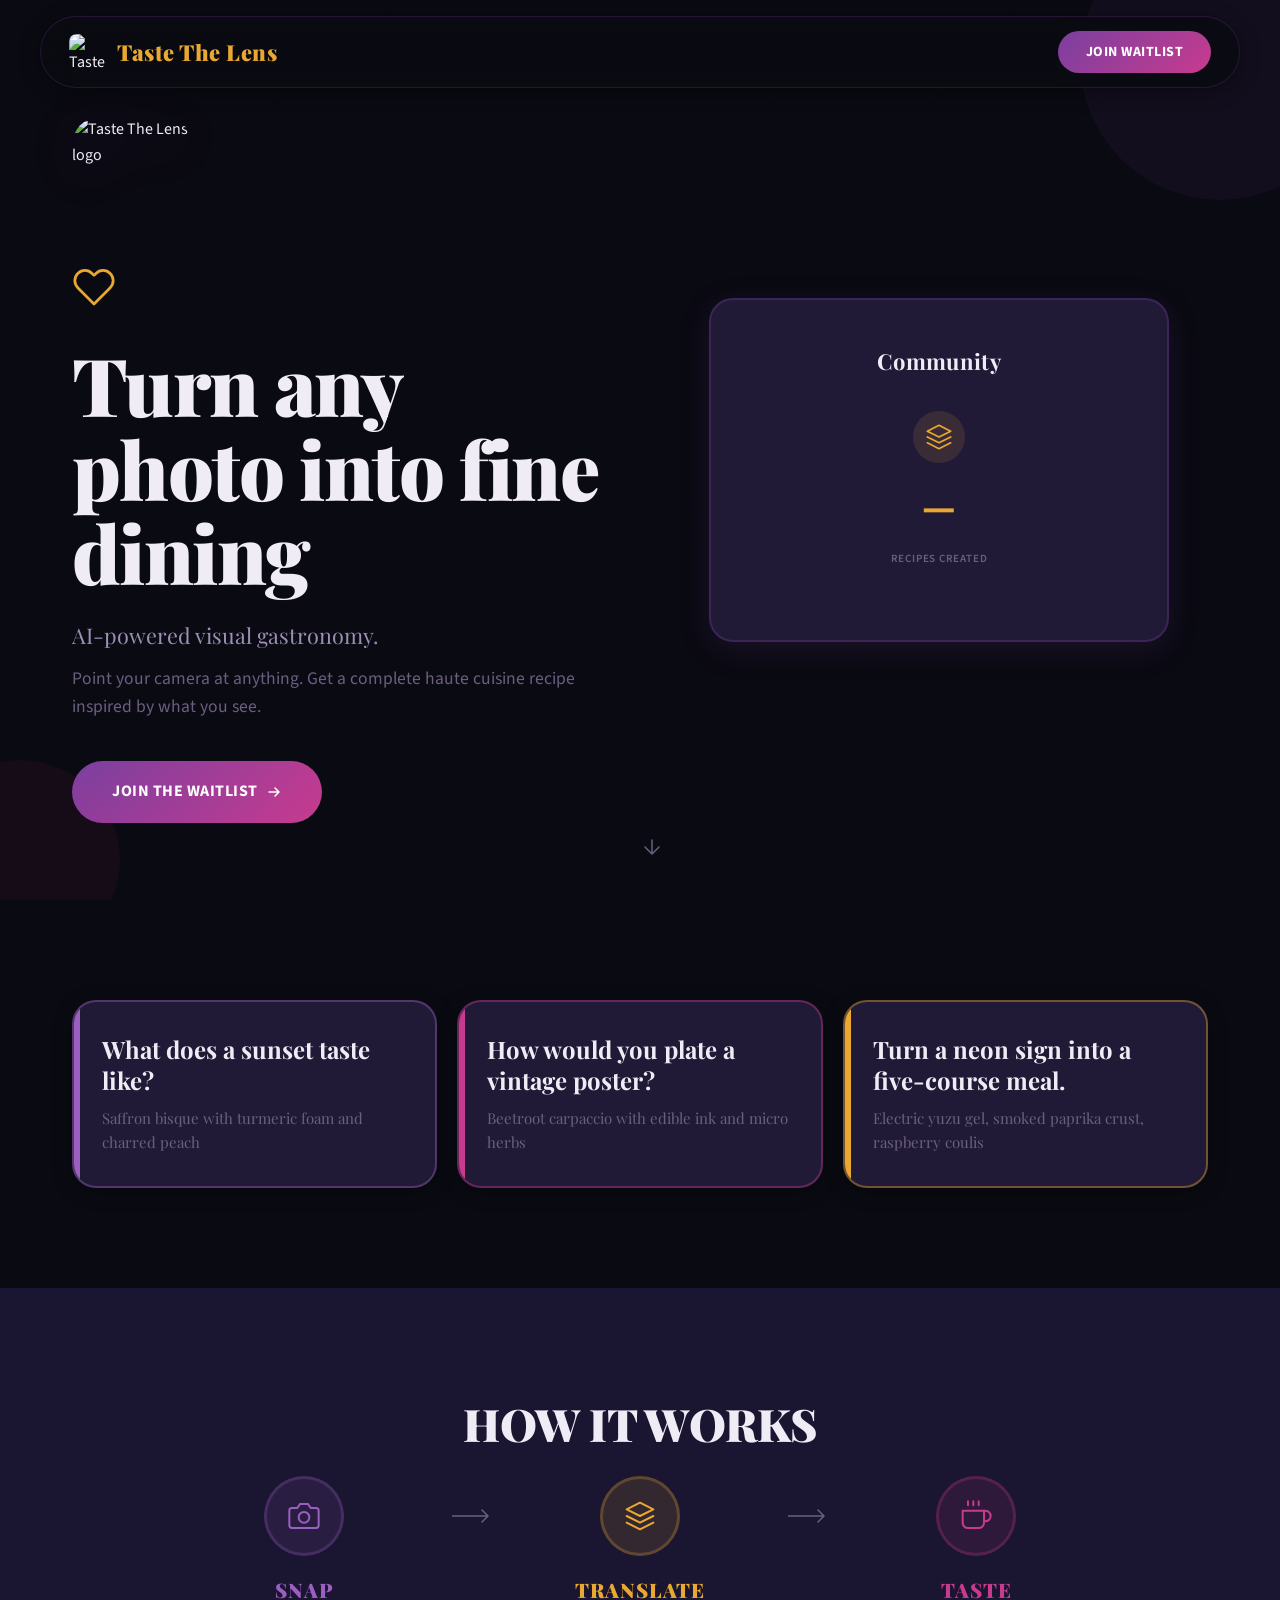
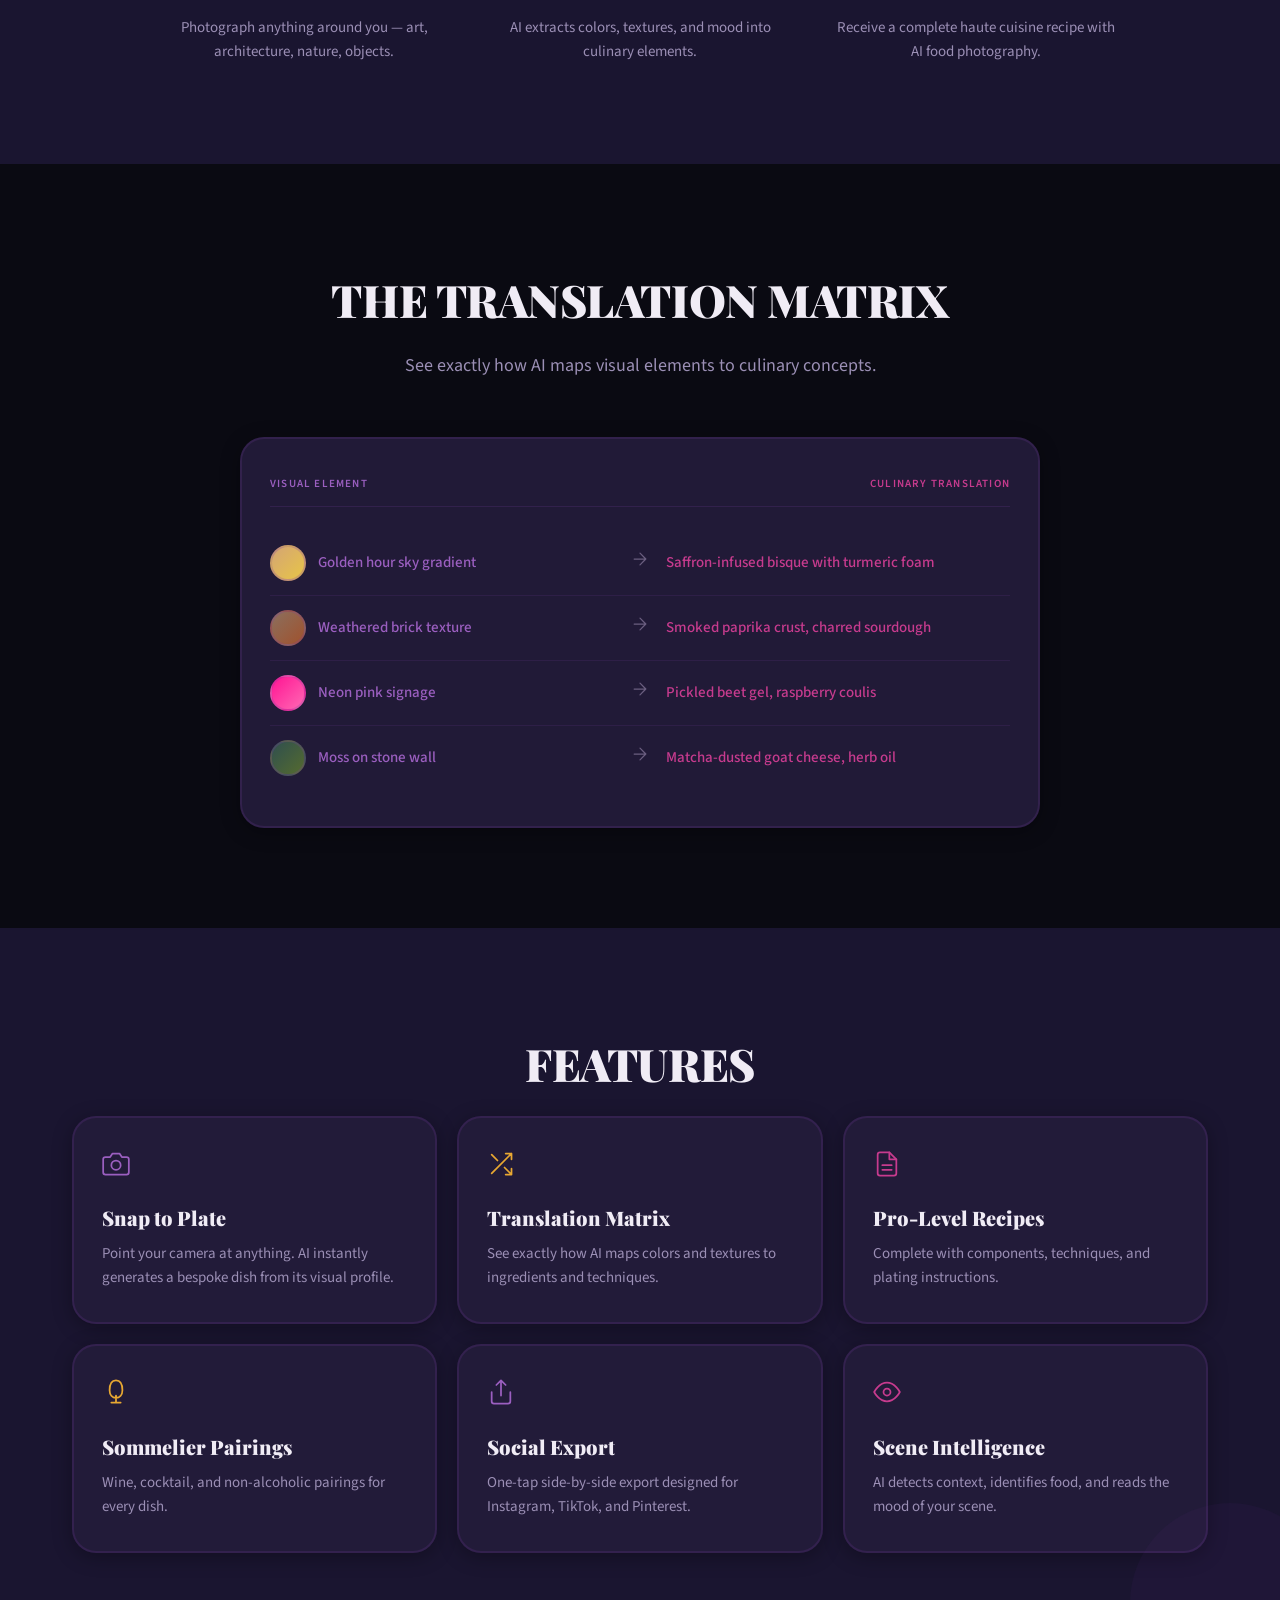
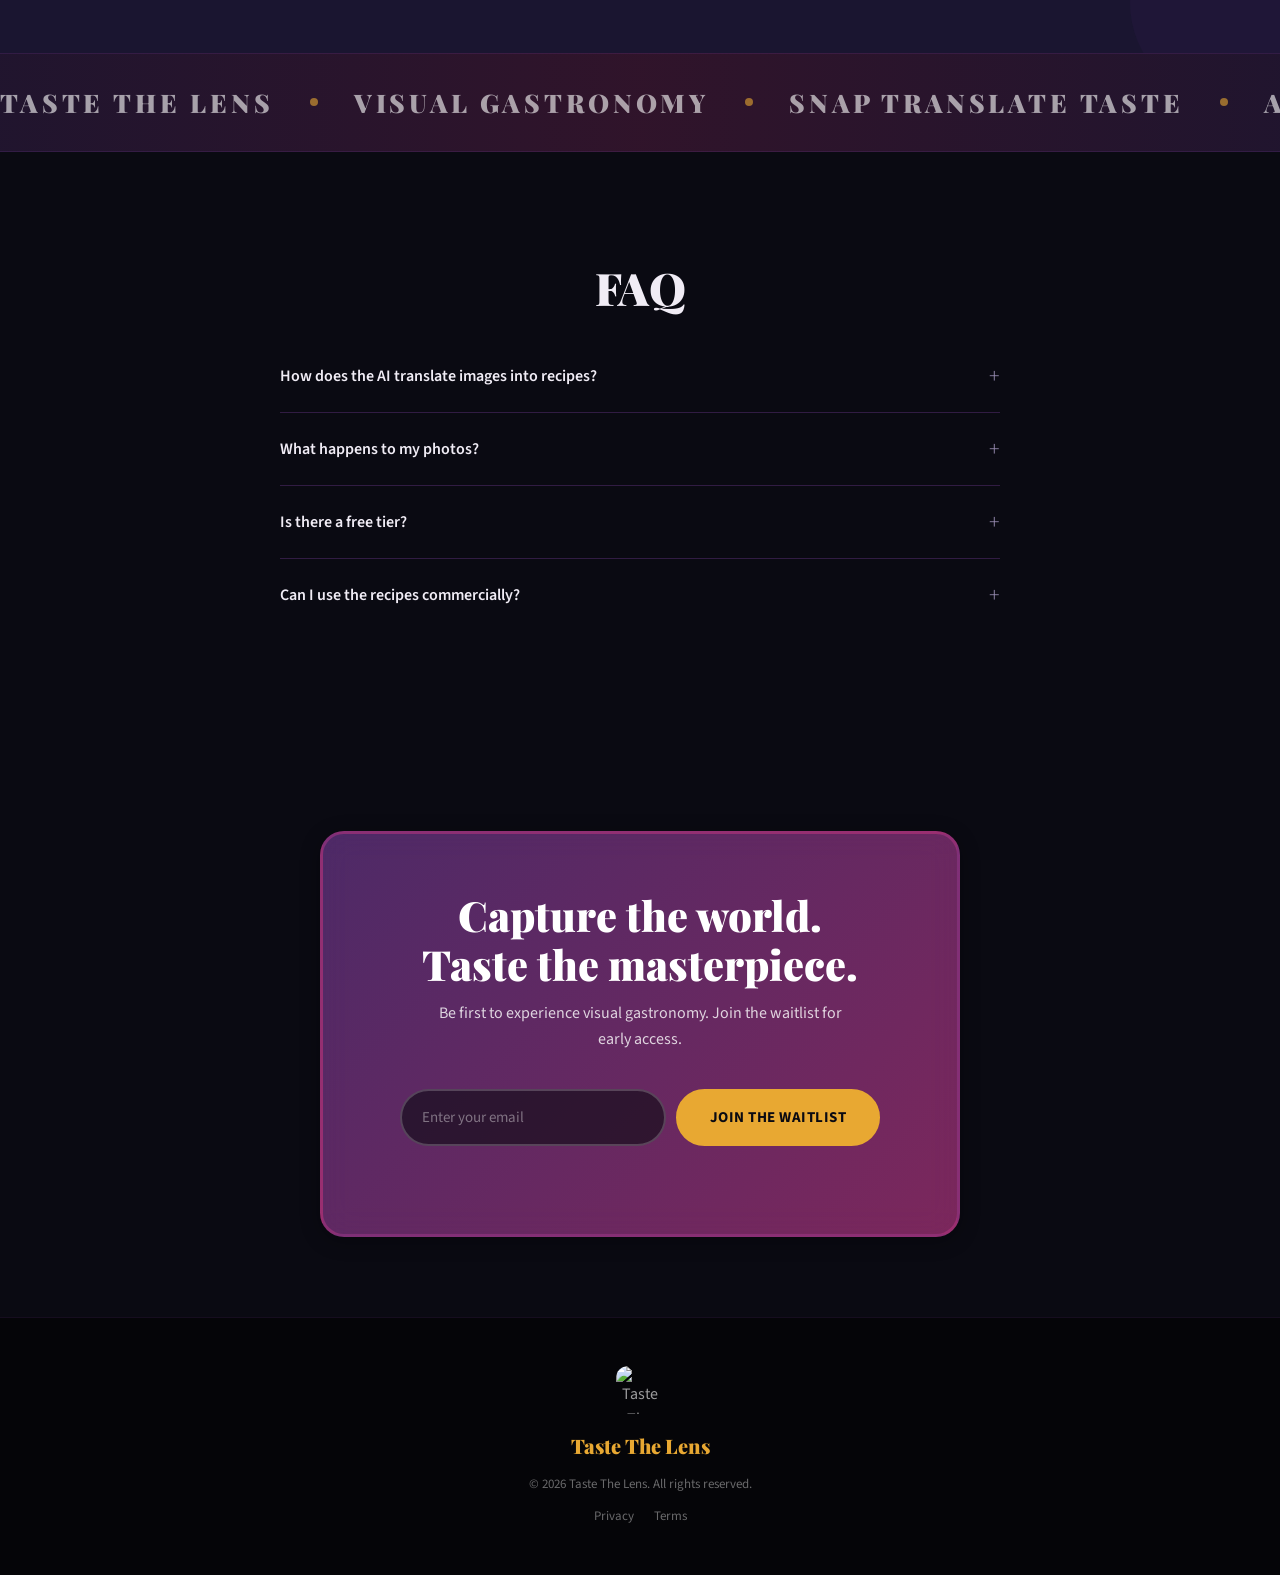
==== commit 257e8051: "Website updates and bug fixes" ====
--- a/LandingPage/index.html
+++ b/LandingPage/index.html
@@ -252,58 +252,6 @@
     </section>
 
     <div class="section-divider" aria-hidden="true"></div>
-
-    <!-- ========== PRICING ========== -->
-    <section class="section pricing-section" id="pricing">
-        <div class="container">
-            <h2 class="section-label" data-animate="slide-up">PRICING</h2>
-            <p class="section-subtitle" data-animate="slide-up" data-delay="100">Start free. Scale when you're ready.</p>
-            <div class="pricing-grid">
-                <!-- Free -->
-                <div class="glass-card pricing-card" data-animate="slide-up" data-delay="100">
-                    <h3 class="pricing-tier">Free</h3>
-                    <div class="pricing-price">$0</div>
-                    <p class="pricing-period">forever</p>
-                    <ul class="pricing-features">
-                        <li>5 generations per month</li>
-                        <li>Save up to 10 recipes</li>
-                        <li>Full recipe details</li>
-                        <li>Social export</li>
-                    </ul>
-                    <a href="#waitlist" class="pricing-cta">Join Waitlist</a>
-                </div>
-                <!-- Chef's Table (featured) -->
-                <div class="glass-card pricing-card pricing-featured" data-animate="slide-up" data-delay="200">
-                    <span class="pricing-badge">Most Popular</span>
-                    <h3 class="pricing-tier">Chef's Table</h3>
-                    <div class="pricing-price">$9.99</div>
-                    <p class="pricing-period">per month</p>
-                    <ul class="pricing-features">
-                        <li>75 credits per month</li>
-                        <li>Unlimited saves</li>
-                        <li>Tasting menus &amp; challenges</li>
-                        <li>Chef personalities</li>
-                        <li>Credit rollover (1 month)</li>
-                    </ul>
-                    <a href="#waitlist" class="pricing-cta pricing-cta--featured">Join Waitlist</a>
-                </div>
-                <!-- Atelier -->
-                <div class="glass-card pricing-card" data-animate="slide-up" data-delay="300">
-                    <h3 class="pricing-tier">Atelier</h3>
-                    <div class="pricing-price">$49.99</div>
-                    <p class="pricing-period">per month</p>
-                    <ul class="pricing-features">
-                        <li>500 credits per month</li>
-                        <li>Everything in Chef's Table</li>
-                        <li>Priority generation</li>
-                        <li>Credit rollover (1 month)</li>
-                        <li>Early access to new features</li>
-                    </ul>
-                    <a href="#waitlist" class="pricing-cta">Join Waitlist</a>
-                </div>
-            </div>
-        </div>
-    </section>
 
     <!-- Brand Band -->
     <div class="brand-band" aria-hidden="true">
--- a/LandingPage/styles.css
+++ b/LandingPage/styles.css
@@ -1152,126 +1152,6 @@
 }
 
 /* ============================================================
-   PRICING
-   ============================================================ */
-.pricing-grid {
-    display: grid;
-    grid-template-columns: 1fr;
-    gap: 20px;
-    max-width: 960px;
-    margin: 0 auto;
-}
-
-.pricing-card {
-    display: flex;
-    flex-direction: column;
-    align-items: center;
-    text-align: center;
-    padding: 32px 24px;
-    position: relative;
-}
-
-.pricing-featured {
-    border-color: var(--gold);
-    transform: scale(1.03);
-}
-
-.pricing-badge {
-    position: absolute;
-    top: -12px;
-    left: 50%;
-    transform: translateX(-50%);
-    background: var(--gold);
-    color: var(--bg);
-    font-family: var(--font-sans);
-    font-size: 11px;
-    font-weight: 700;
-    letter-spacing: 1px;
-    text-transform: uppercase;
-    padding: 4px 16px;
-    border-radius: 20px;
-}
-
-.pricing-tier {
-    font-family: var(--font-serif);
-    font-size: 22px;
-    font-weight: 700;
-    color: var(--text-primary);
-    margin-bottom: 8px;
-}
-
-.pricing-price {
-    font-family: var(--font-serif);
-    font-size: 40px;
-    font-weight: 900;
-    color: var(--gold);
-    line-height: 1;
-}
-
-.pricing-period {
-    font-size: 14px;
-    color: var(--text-muted);
-    margin-bottom: 20px;
-}
-
-.pricing-features {
-    list-style: none;
-    text-align: left;
-    width: 100%;
-    margin-bottom: 24px;
-    flex-grow: 1;
-}
-
-.pricing-features li {
-    font-size: 14px;
-    color: var(--text-secondary);
-    padding: 6px 0;
-    padding-left: 22px;
-    position: relative;
-}
-
-.pricing-features li::before {
-    content: '';
-    position: absolute;
-    left: 0;
-    top: 50%;
-    transform: translateY(-50%);
-    width: 14px;
-    height: 14px;
-    background: var(--gold);
-    opacity: 0.3;
-    border-radius: 50%;
-}
-
-.pricing-cta {
-    display: inline-block;
-    font-family: var(--font-sans);
-    font-size: 14px;
-    font-weight: 600;
-    color: var(--text-primary);
-    border: 1px solid var(--card-border);
-    padding: 10px 28px;
-    border-radius: 30px;
-    transition: all 0.3s ease;
-}
-
-.pricing-cta:hover {
-    border-color: var(--gold);
-    color: var(--gold);
-}
-
-.pricing-cta--featured {
-    background: var(--gold);
-    color: var(--bg);
-    border-color: var(--gold);
-}
-
-.pricing-cta--featured:hover {
-    background: var(--gold-dim);
-    color: var(--bg);
-}
-
-/* ============================================================
    FAQ
    ============================================================ */
 .faq-list {
@@ -1358,9 +1238,6 @@
         flex-wrap: nowrap;
     }
 
-    .pricing-grid {
-        grid-template-columns: repeat(3, 1fr);
-    }
 }
 
 /* Desktop (1024px+) */
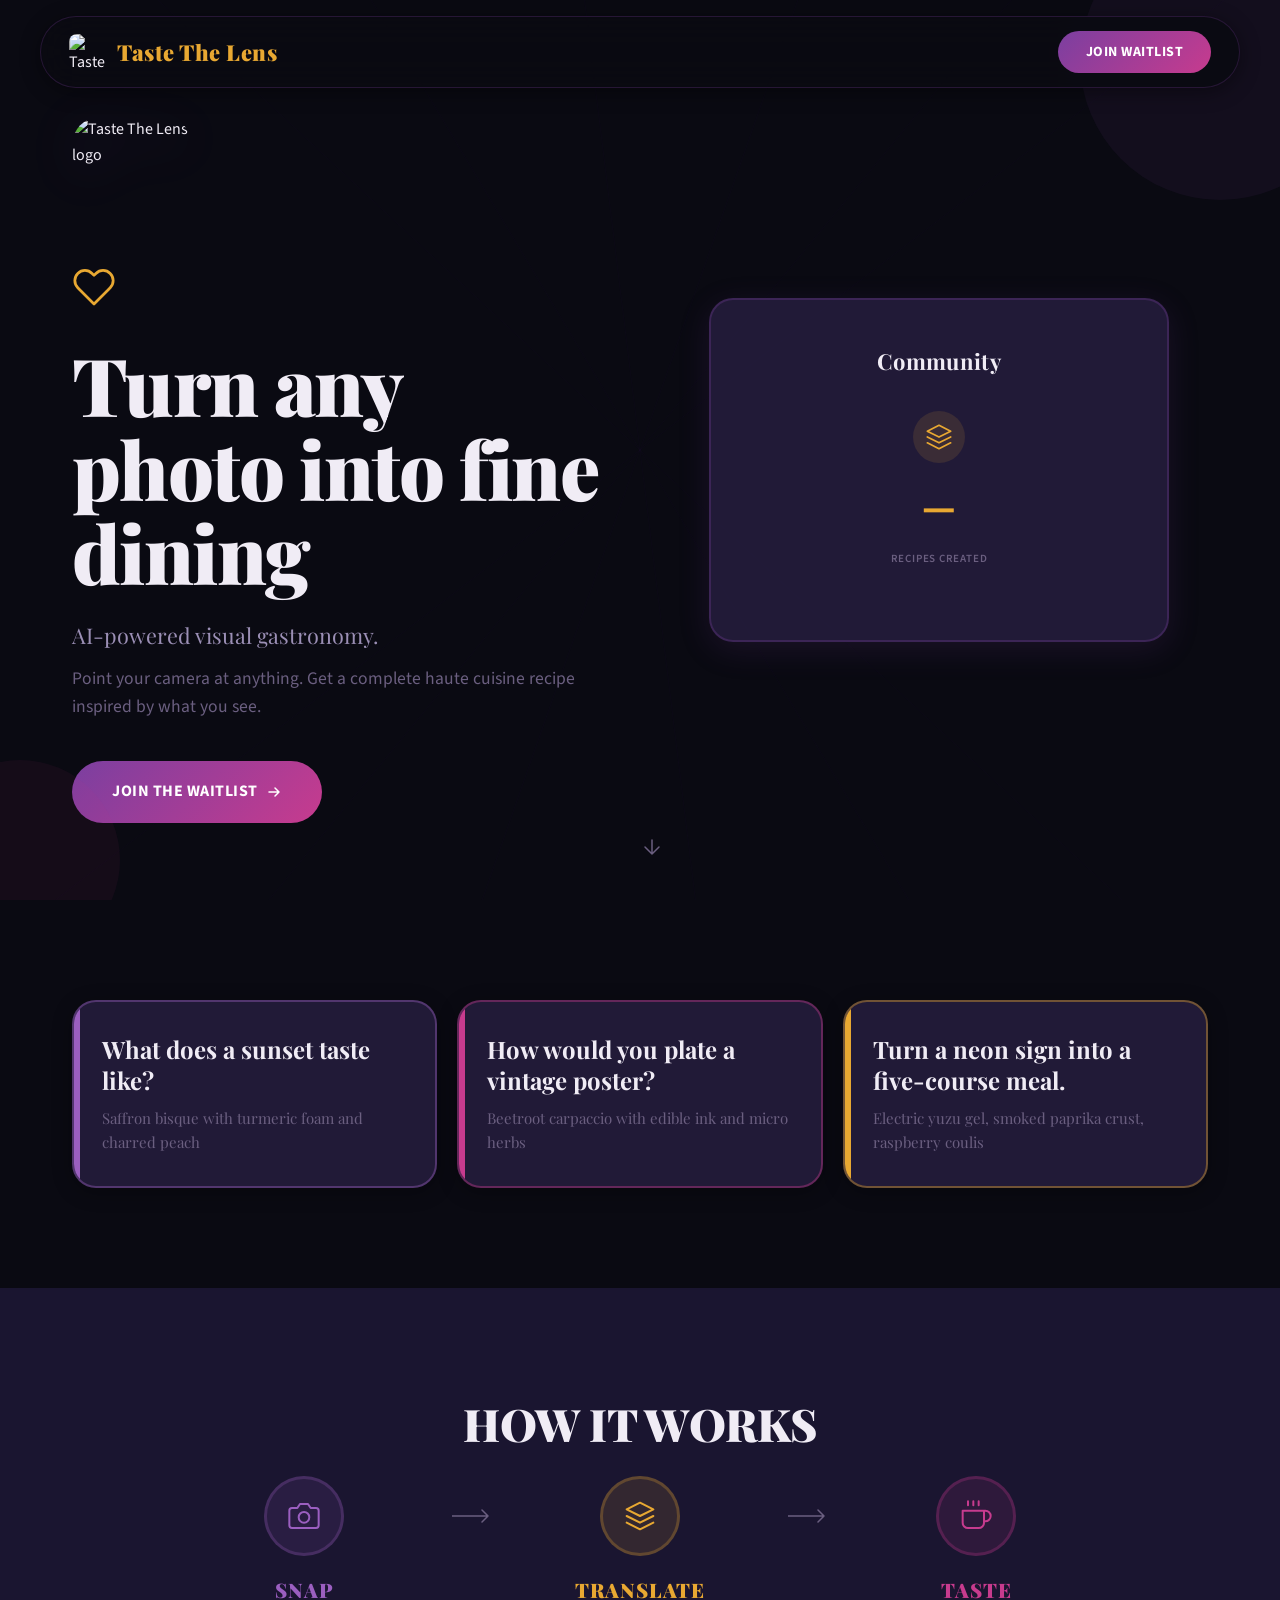
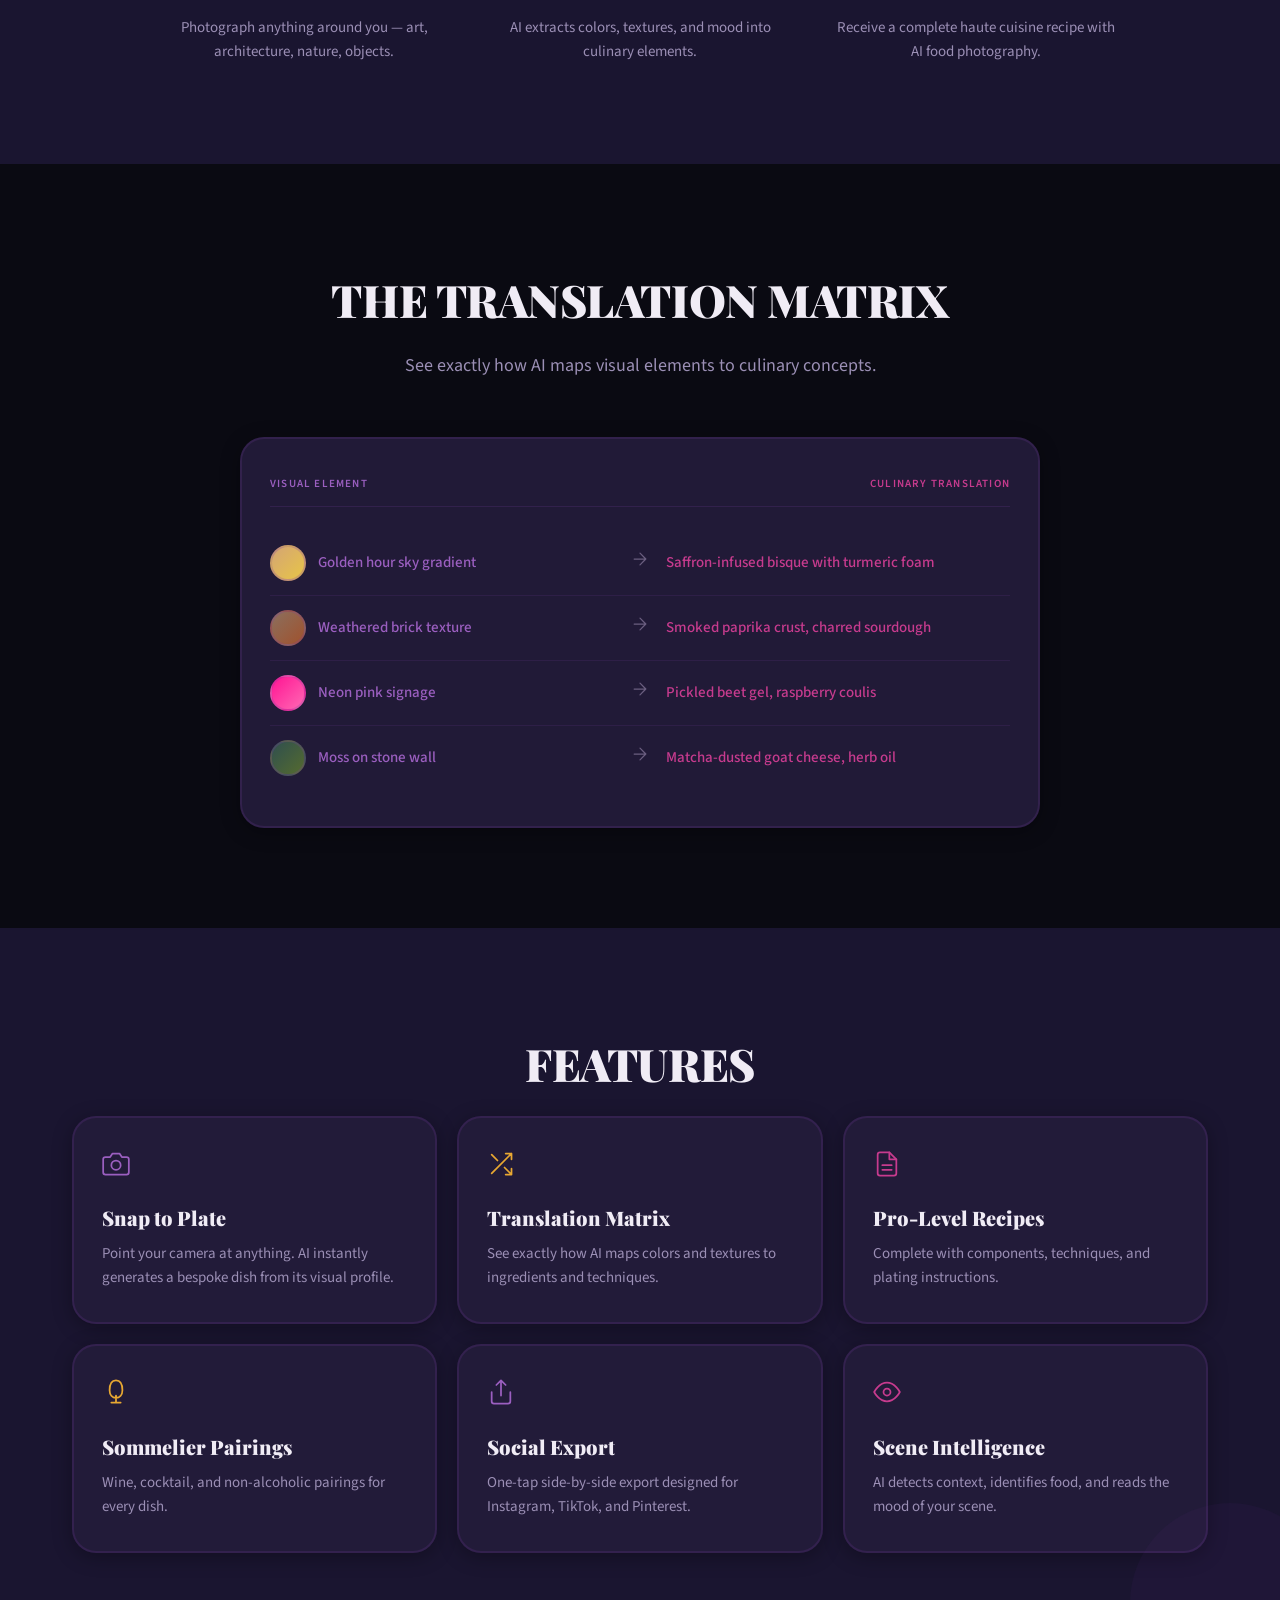
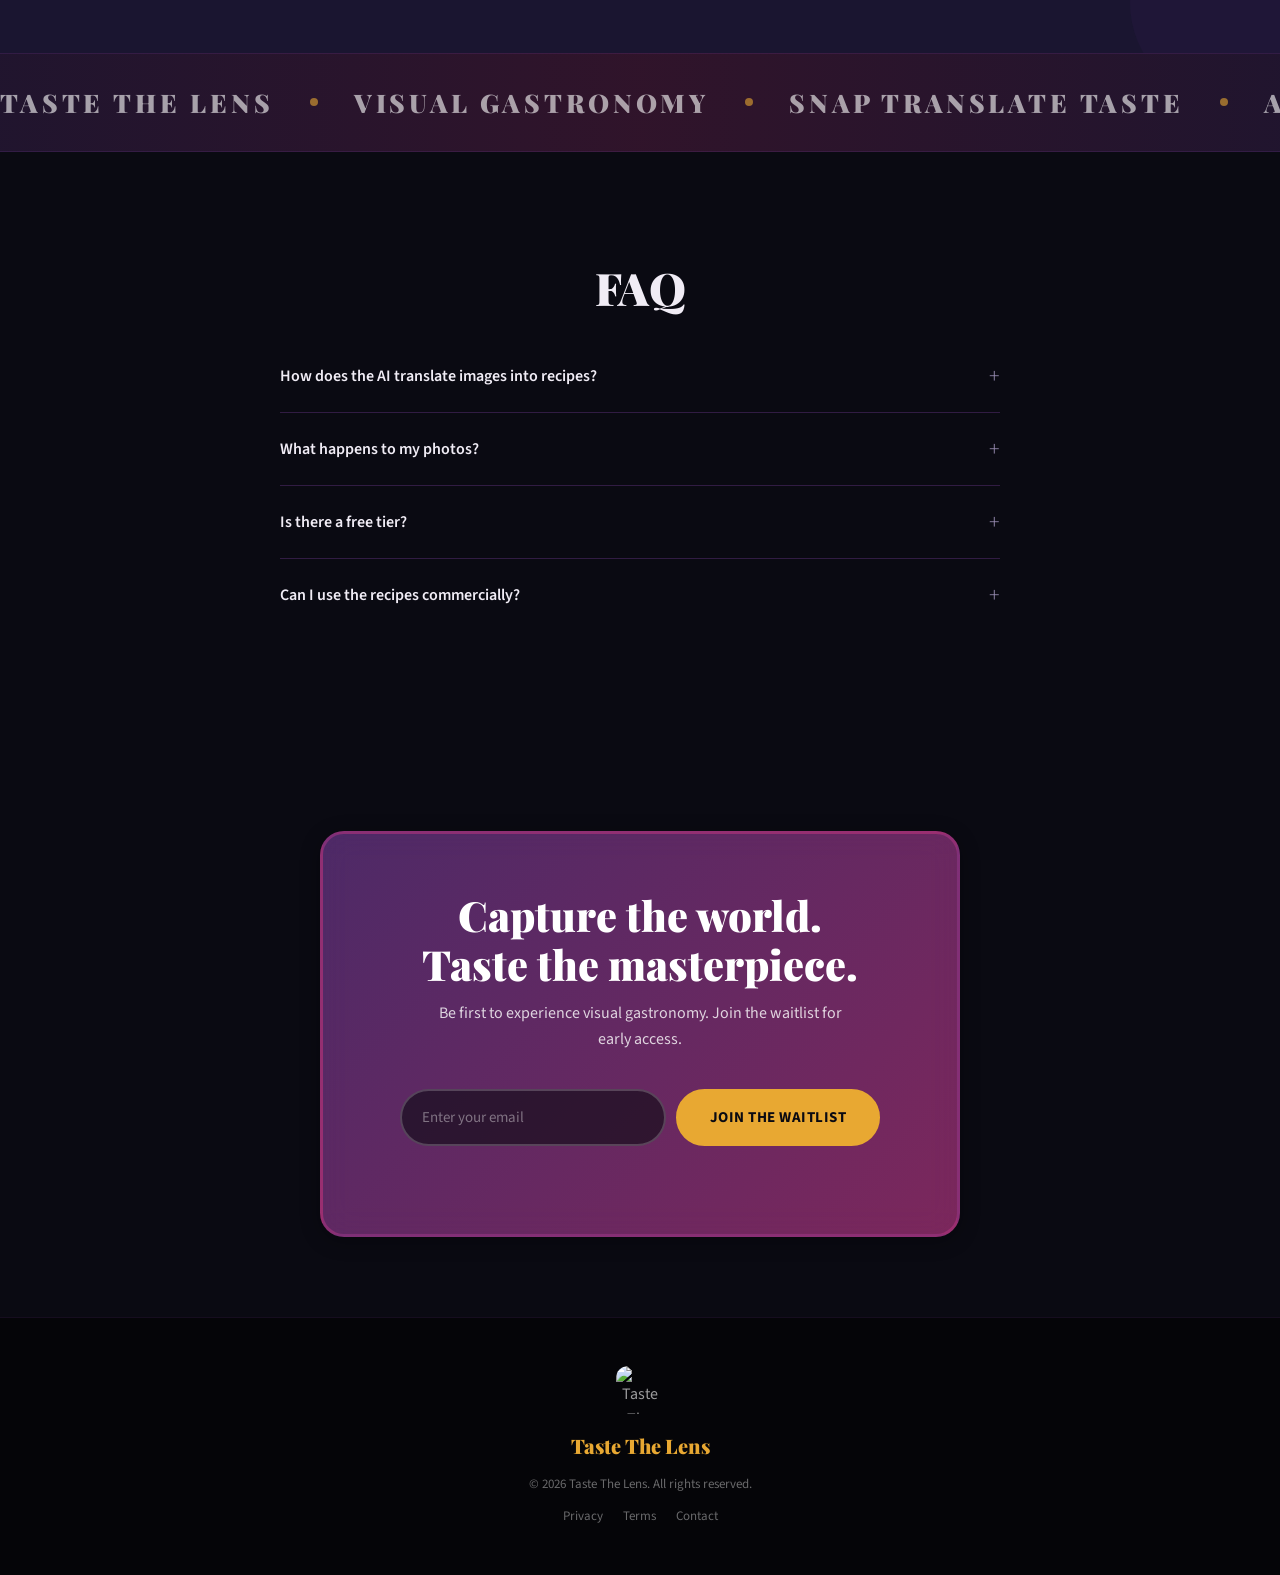
==== commit 22207ebe: "Added support page and bug fixes" ====
--- a/LandingPage/index.html
+++ b/LandingPage/index.html
@@ -352,6 +352,7 @@
             <div class="footer-links">
                 <a href="privacy.html" class="footer-link">Privacy</a>
                 <a href="terms.html" class="footer-link">Terms</a>
+                <a href="contact.html" class="footer-link">Contact</a>
             </div>
         </div>
     </footer>
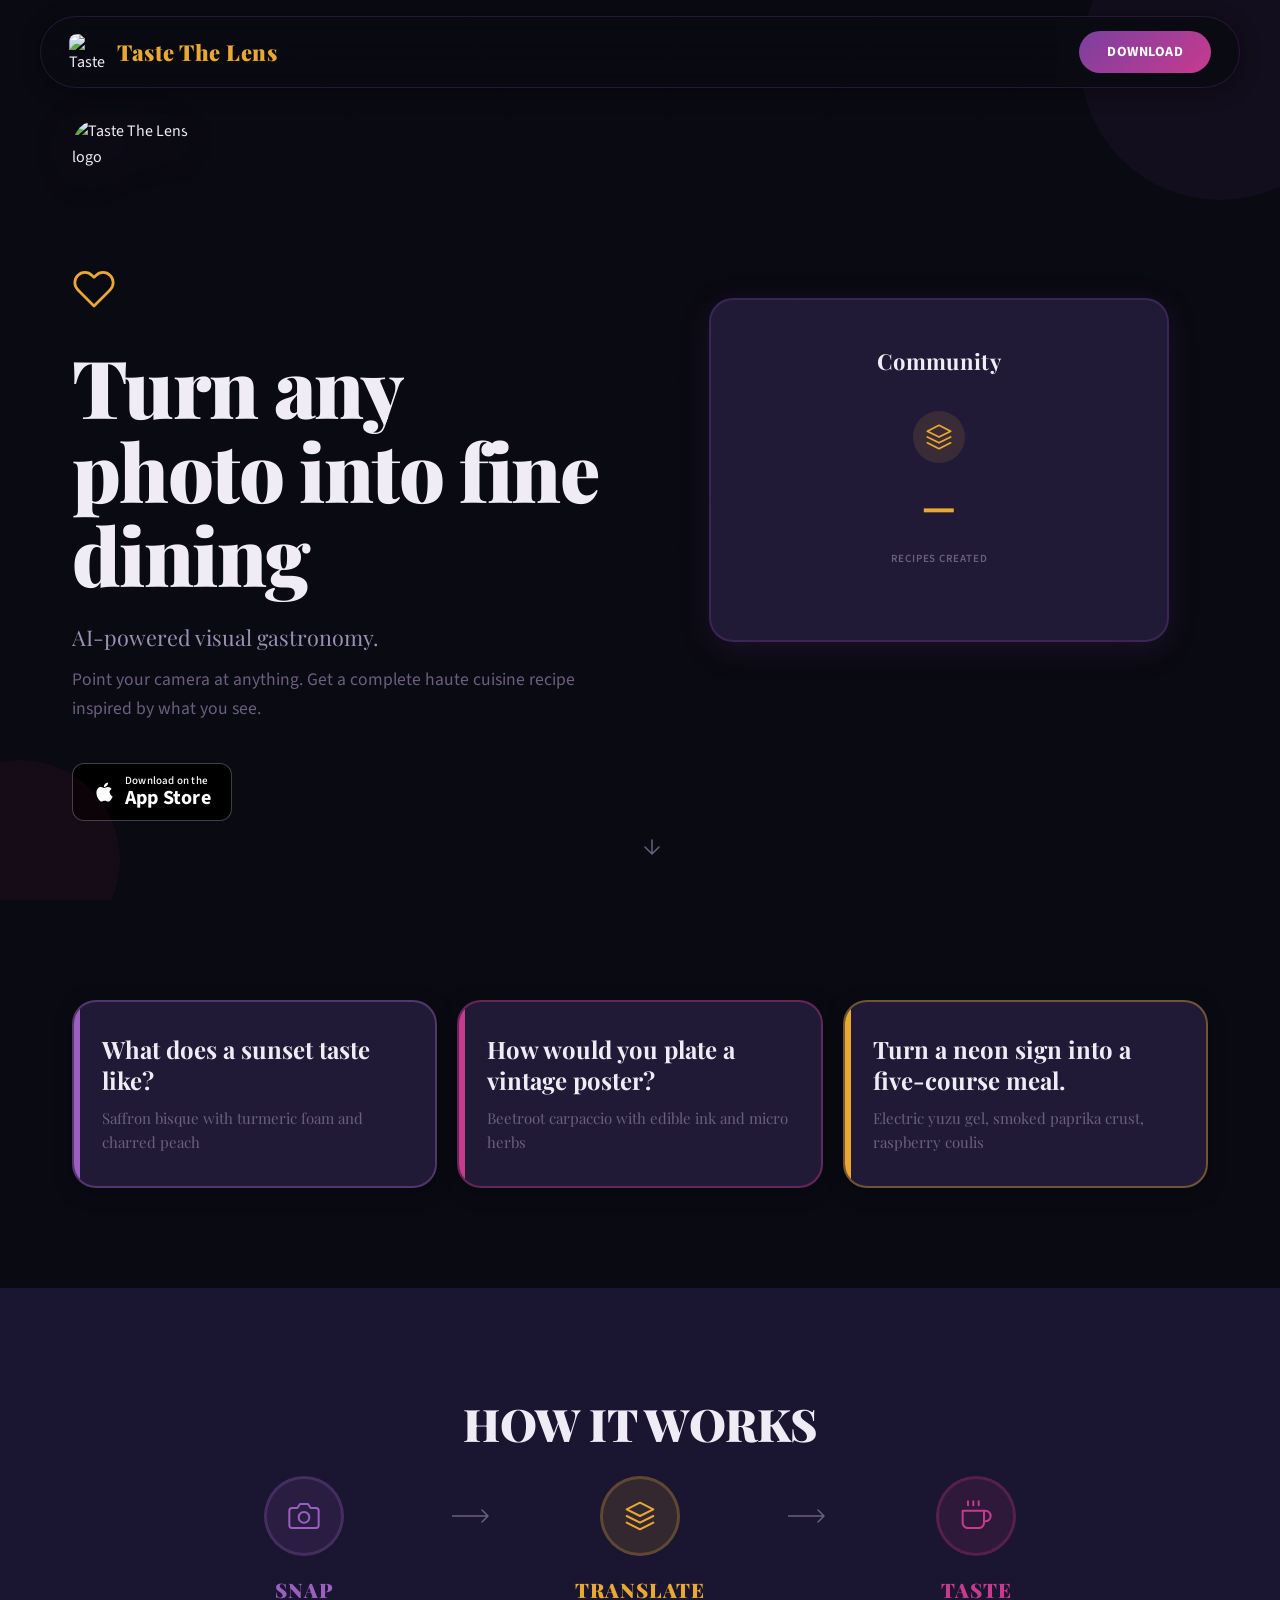
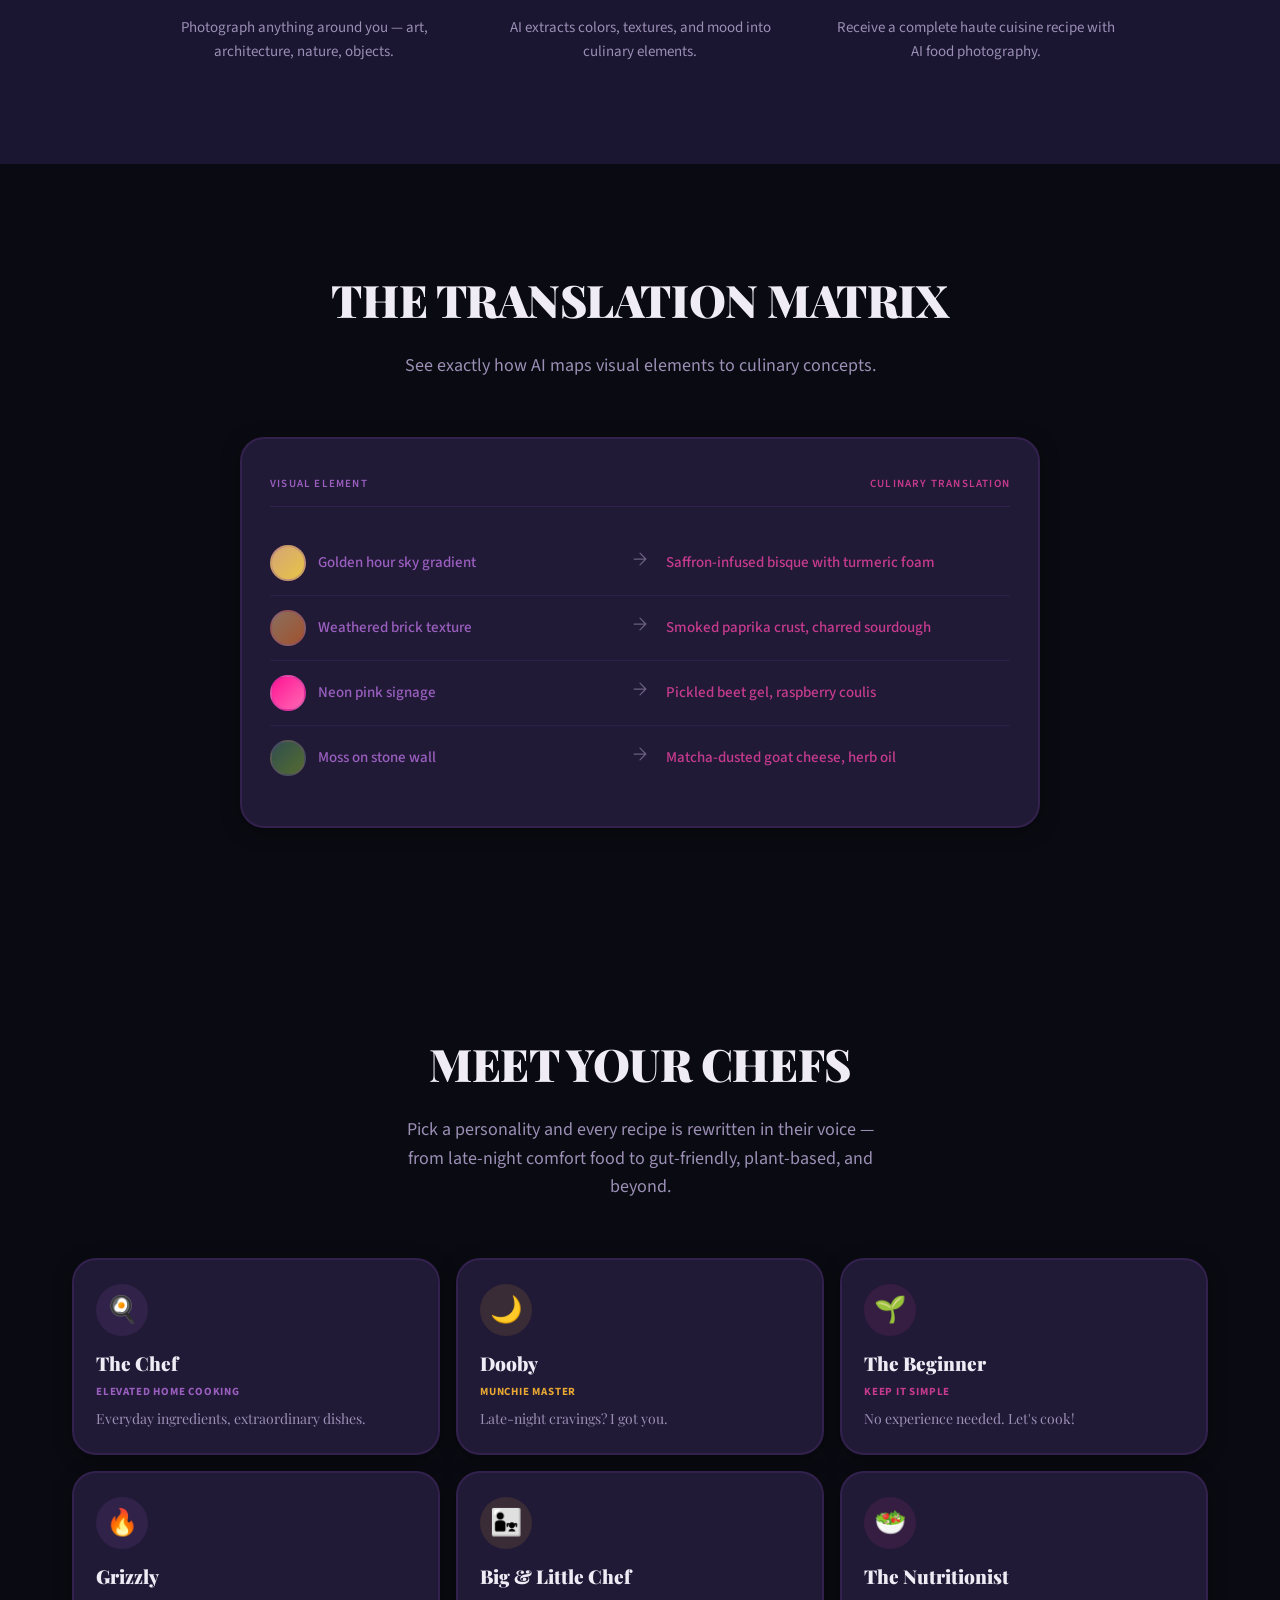
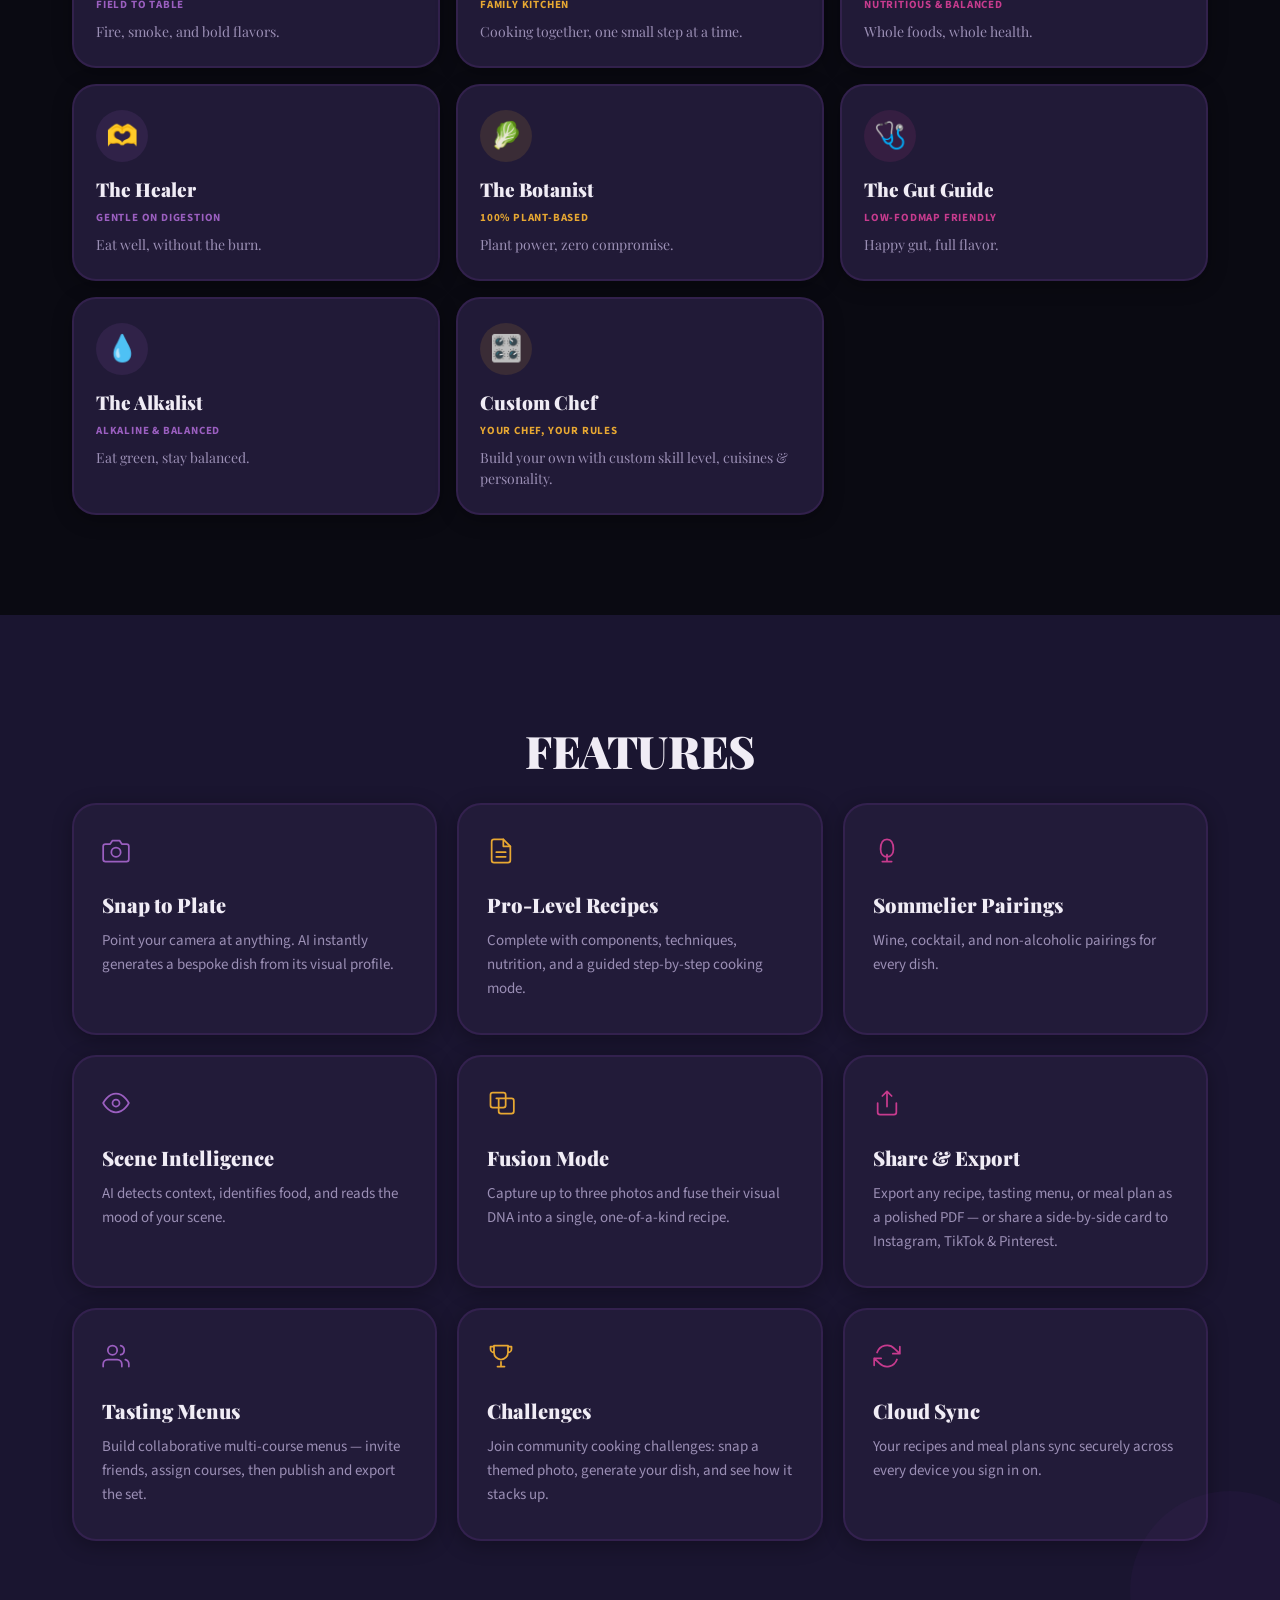
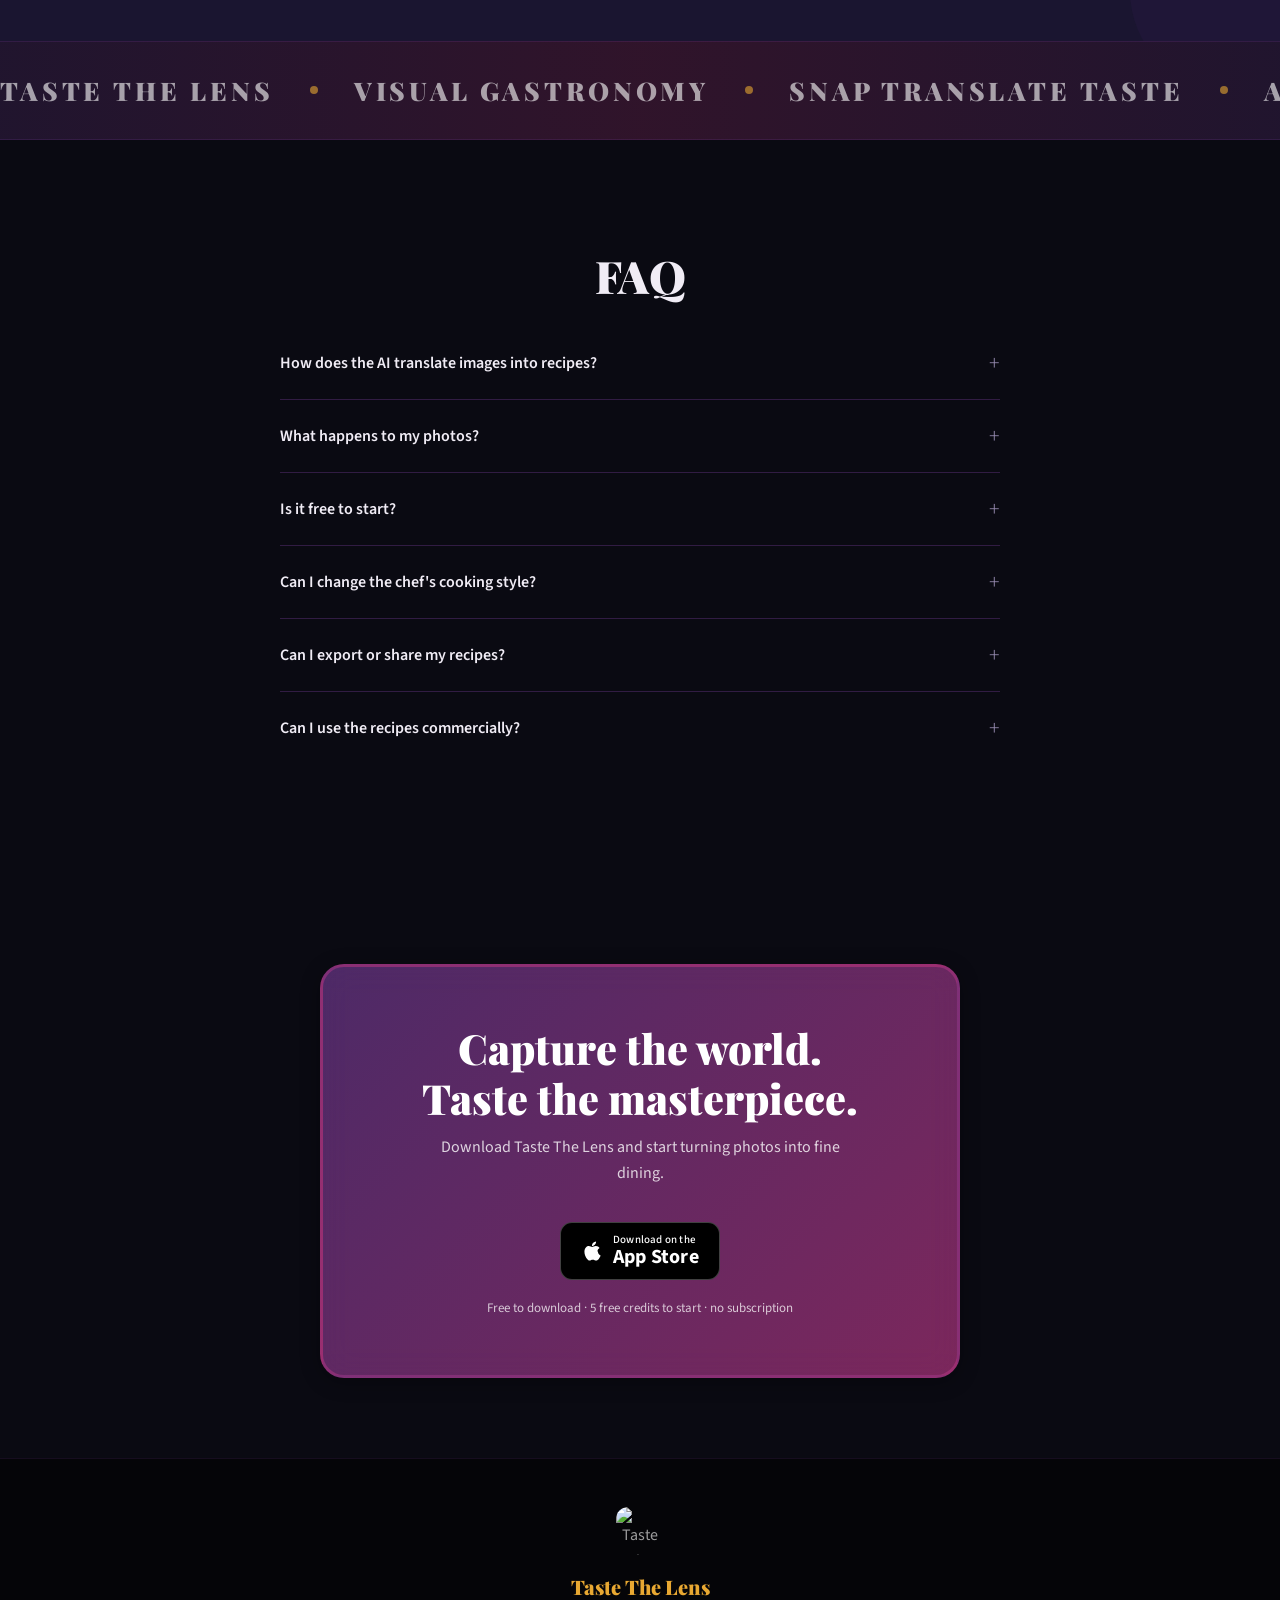
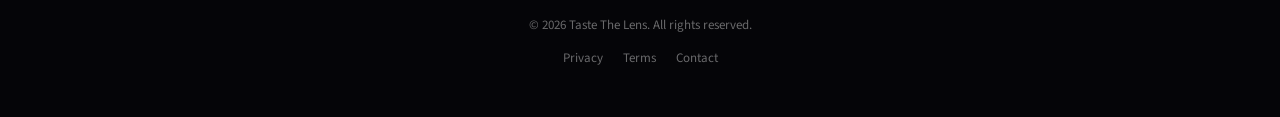
==== commit 5bce3874: "Sync landing page with current app features Bring the marketing site up to date with the live app: -" ====
--- a/LandingPage/index.html
+++ b/LandingPage/index.html
@@ -4,16 +4,16 @@
     <meta charset="UTF-8">
     <meta name="viewport" content="width=device-width, initial-scale=1">
     <title>Taste The Lens — Turn any photo into fine dining</title>
-    <meta name="description" content="The world's first visual gastronomy engine. Point at anything. We'll make it delicious. AI-powered culinary inspiration for creatives, chefs, and foodies.">
+    <meta name="description" content="The visual gastronomy app. Point at anything and get a complete haute cuisine recipe — choose from 10+ chef personalities, plan menus, and export your dishes. Download on the App Store.">
 
     <!-- Open Graph -->
     <meta property="og:title" content="Taste The Lens — Turn any photo into fine dining">
-    <meta property="og:description" content="Point at anything. We'll make it delicious. AI-powered visual gastronomy.">
+    <meta property="og:description" content="Point at anything. We'll make it delicious. AI-powered visual gastronomy with 10+ chef personalities. Now on the App Store.">
     <meta property="og:type" content="website">
     <meta property="og:url" content="https://tastethelens.com">
     <meta name="twitter:card" content="summary_large_image">
     <meta name="twitter:title" content="Taste The Lens — Turn any photo into fine dining">
-    <meta name="twitter:description" content="The world's first visual gastronomy engine.">
+    <meta name="twitter:description" content="The visual gastronomy app — now on the App Store.">
 
     <!-- Fonts -->
     <link rel="preconnect" href="https://fonts.googleapis.com">
@@ -36,7 +36,7 @@
                 <img src="logo.png" alt="Taste The Lens" class="nav-logo">
                 <span class="nav-brand">Taste The Lens</span>
             </a>
-            <a href="#waitlist" class="nav-cta">Join Waitlist</a>
+            <a href="#download" class="nav-cta">Download</a>
         </div>
     </nav>
 
@@ -51,9 +51,14 @@
                 <h1 class="hero-title" data-animate="fade-scale">Turn any photo into fine dining</h1>
                 <p class="hero-tagline" data-animate="fade-up" data-delay="400">AI-powered visual gastronomy.</p>
                 <p class="hero-sub" data-animate="fade-up" data-delay="800">Point your camera at anything. Get a complete haute cuisine recipe inspired by what you see.</p>
-                <a href="#waitlist" class="hero-cta" data-animate="fade-up" data-delay="1200">
-                    Join the Waitlist
-                    <svg width="16" height="16" viewBox="0 0 16 16" fill="none" aria-hidden="true"><path d="M3 8h10M9 4l4 4-4 4" stroke="currentColor" stroke-width="1.5" stroke-linecap="round" stroke-linejoin="round"/></svg>
+                <a href="https://apps.apple.com/app/id6760626037" class="appstore-badge hero-appstore" data-animate="fade-up" data-delay="1200" aria-label="Download Taste The Lens on the App Store">
+                    <span class="appstore-badge-logo" aria-hidden="true">
+                        <svg viewBox="0 0 384 512" fill="currentColor" width="22" height="22"><path d="M318.7 268.7c-.2-36.7 16.4-64.4 50-84.8-18.8-26.9-47.2-41.7-84.7-44.6-35.5-2.8-74.3 20.7-88.5 20.7-15 0-49.4-19.7-76.4-19.7C73.3 141.2 16 184.8 16 273.5c0 26.2 4.8 53.3 14.4 81.2 12.8 36.7 59 126.7 107.2 125.2 25.2-.6 43-17.9 75.8-17.9 31.8 0 48.3 17.9 76.4 17.9 48.6-.7 90.4-82.5 102.6-119.3-65.2-30.7-61.7-90-61.7-91.9zm-56.6-164.2c27.3-32.4 24.8-61.9 24-72.5-24.1 1.4-52 16.4-67.9 34.9-17.5 19.8-27.8 44.3-25.6 71.9 26.1 2 49.9-11.4 69.5-34.3z"/></svg>
+                    </span>
+                    <span class="appstore-badge-text">
+                        <span class="appstore-badge-small">Download on the</span>
+                        <span class="appstore-badge-large">App Store</span>
+                    </span>
                 </a>
             </div>
             <div class="hero-visual" data-animate="fade-scale" data-delay="400">
@@ -200,6 +205,84 @@
 
     <div class="section-divider" aria-hidden="true"></div>
 
+    <!-- ========== MEET YOUR CHEFS ========== -->
+    <section class="section chefs-section" id="chefs">
+        <div class="container">
+            <h2 class="section-label" data-animate="slide-up">MEET YOUR CHEFS</h2>
+            <p class="section-subtitle" data-animate="slide-up" data-delay="100">Pick a personality and every recipe is rewritten in their voice — from late-night comfort food to gut-friendly, plant-based, and beyond.</p>
+            <div class="chef-grid">
+                <div class="glass-card chef-card" data-animate="slide-up">
+                    <span class="chef-glyph chef-glyph--teal" aria-hidden="true">🍳</span>
+                    <h3 class="chef-name">The Chef</h3>
+                    <p class="chef-subtitle" style="color: var(--teal)">Elevated Home Cooking</p>
+                    <p class="chef-tagline">Everyday ingredients, extraordinary dishes.</p>
+                </div>
+                <div class="glass-card chef-card" data-animate="slide-up" data-delay="60">
+                    <span class="chef-glyph chef-glyph--gold" aria-hidden="true">🌙</span>
+                    <h3 class="chef-name">Dooby</h3>
+                    <p class="chef-subtitle" style="color: var(--gold)">Munchie Master</p>
+                    <p class="chef-tagline">Late-night cravings? I got you.</p>
+                </div>
+                <div class="glass-card chef-card" data-animate="slide-up" data-delay="120">
+                    <span class="chef-glyph chef-glyph--terracotta" aria-hidden="true">🌱</span>
+                    <h3 class="chef-name">The Beginner</h3>
+                    <p class="chef-subtitle" style="color: var(--terracotta)">Keep It Simple</p>
+                    <p class="chef-tagline">No experience needed. Let's cook!</p>
+                </div>
+                <div class="glass-card chef-card" data-animate="slide-up">
+                    <span class="chef-glyph chef-glyph--teal" aria-hidden="true">🔥</span>
+                    <h3 class="chef-name">Grizzly</h3>
+                    <p class="chef-subtitle" style="color: var(--teal)">Field to Table</p>
+                    <p class="chef-tagline">Fire, smoke, and bold flavors.</p>
+                </div>
+                <div class="glass-card chef-card" data-animate="slide-up" data-delay="60">
+                    <span class="chef-glyph chef-glyph--gold" aria-hidden="true">👨‍👧</span>
+                    <h3 class="chef-name">Big &amp; Little Chef</h3>
+                    <p class="chef-subtitle" style="color: var(--gold)">Family Kitchen</p>
+                    <p class="chef-tagline">Cooking together, one small step at a time.</p>
+                </div>
+                <div class="glass-card chef-card" data-animate="slide-up" data-delay="120">
+                    <span class="chef-glyph chef-glyph--terracotta" aria-hidden="true">🥗</span>
+                    <h3 class="chef-name">The Nutritionist</h3>
+                    <p class="chef-subtitle" style="color: var(--terracotta)">Nutritious &amp; Balanced</p>
+                    <p class="chef-tagline">Whole foods, whole health.</p>
+                </div>
+                <div class="glass-card chef-card" data-animate="slide-up">
+                    <span class="chef-glyph chef-glyph--teal" aria-hidden="true">🫶</span>
+                    <h3 class="chef-name">The Healer</h3>
+                    <p class="chef-subtitle" style="color: var(--teal)">Gentle on Digestion</p>
+                    <p class="chef-tagline">Eat well, without the burn.</p>
+                </div>
+                <div class="glass-card chef-card" data-animate="slide-up" data-delay="60">
+                    <span class="chef-glyph chef-glyph--gold" aria-hidden="true">🥬</span>
+                    <h3 class="chef-name">The Botanist</h3>
+                    <p class="chef-subtitle" style="color: var(--gold)">100% Plant-Based</p>
+                    <p class="chef-tagline">Plant power, zero compromise.</p>
+                </div>
+                <div class="glass-card chef-card" data-animate="slide-up" data-delay="120">
+                    <span class="chef-glyph chef-glyph--terracotta" aria-hidden="true">🩺</span>
+                    <h3 class="chef-name">The Gut Guide</h3>
+                    <p class="chef-subtitle" style="color: var(--terracotta)">Low-FODMAP Friendly</p>
+                    <p class="chef-tagline">Happy gut, full flavor.</p>
+                </div>
+                <div class="glass-card chef-card" data-animate="slide-up">
+                    <span class="chef-glyph chef-glyph--teal" aria-hidden="true">💧</span>
+                    <h3 class="chef-name">The Alkalist</h3>
+                    <p class="chef-subtitle" style="color: var(--teal)">Alkaline &amp; Balanced</p>
+                    <p class="chef-tagline">Eat green, stay balanced.</p>
+                </div>
+                <div class="glass-card chef-card" data-animate="slide-up" data-delay="60">
+                    <span class="chef-glyph chef-glyph--gold" aria-hidden="true">🎛️</span>
+                    <h3 class="chef-name">Custom Chef</h3>
+                    <p class="chef-subtitle" style="color: var(--gold)">Your Chef, Your Rules</p>
+                    <p class="chef-tagline">Build your own with custom skill level, cuisines &amp; personality.</p>
+                </div>
+            </div>
+        </div>
+    </section>
+
+    <div class="section-divider" aria-hidden="true"></div>
+
     <!-- ========== FEATURES ========== -->
     <section class="section features-section" id="features">
         <div class="container">
@@ -214,38 +297,59 @@
                 </div>
                 <div class="glass-card feature-card" data-animate="slide-up" data-delay="100">
                     <div class="feature-icon" style="color: var(--gold)">
-                        <svg width="28" height="28" viewBox="0 0 24 24" fill="none"><path d="M16 3h5v5M4 20L21 3M21 16v5h-5M15 15l6 6M4 4l5 5" stroke="currentColor" stroke-width="1.5" stroke-linecap="round" stroke-linejoin="round"/></svg>
-                    </div>
-                    <h3 class="feature-title">Translation Matrix</h3>
-                    <p class="feature-desc">See exactly how AI maps colors and textures to ingredients and techniques.</p>
+                        <svg width="28" height="28" viewBox="0 0 24 24" fill="none"><path d="M14 2H6a2 2 0 00-2 2v16a2 2 0 002 2h12a2 2 0 002-2V8z" stroke="currentColor" stroke-width="1.5" stroke-linecap="round" stroke-linejoin="round"/><polyline points="14,2 14,8 20,8" stroke="currentColor" stroke-width="1.5" stroke-linecap="round" stroke-linejoin="round"/><line x1="16" y1="13" x2="8" y2="13" stroke="currentColor" stroke-width="1.5" stroke-linecap="round"/><line x1="16" y1="17" x2="8" y2="17" stroke="currentColor" stroke-width="1.5" stroke-linecap="round"/></svg>
+                    </div>
+                    <h3 class="feature-title">Pro-Level Recipes</h3>
+                    <p class="feature-desc">Complete with components, techniques, nutrition, and a guided step-by-step cooking mode.</p>
                 </div>
                 <div class="glass-card feature-card" data-animate="slide-up" data-delay="200">
                     <div class="feature-icon" style="color: var(--terracotta)">
-                        <svg width="28" height="28" viewBox="0 0 24 24" fill="none"><path d="M14 2H6a2 2 0 00-2 2v16a2 2 0 002 2h12a2 2 0 002-2V8z" stroke="currentColor" stroke-width="1.5" stroke-linecap="round" stroke-linejoin="round"/><polyline points="14,2 14,8 20,8" stroke="currentColor" stroke-width="1.5" stroke-linecap="round" stroke-linejoin="round"/><line x1="16" y1="13" x2="8" y2="13" stroke="currentColor" stroke-width="1.5" stroke-linecap="round"/><line x1="16" y1="17" x2="8" y2="17" stroke="currentColor" stroke-width="1.5" stroke-linecap="round"/></svg>
-                    </div>
-                    <h3 class="feature-title">Pro-Level Recipes</h3>
-                    <p class="feature-desc">Complete with components, techniques, and plating instructions.</p>
+                        <svg width="28" height="28" viewBox="0 0 24 24" fill="none"><path d="M8 21h8M12 15v6M17.5 10.5c0 4.14-2.5 6.5-5.5 6.5s-5.5-2.36-5.5-6.5C6.5 6 8 2 12 2s5.5 4 5.5 8.5z" stroke="currentColor" stroke-width="1.5" stroke-linecap="round" stroke-linejoin="round"/></svg>
+                    </div>
+                    <h3 class="feature-title">Sommelier Pairings</h3>
+                    <p class="feature-desc">Wine, cocktail, and non-alcoholic pairings for every dish.</p>
+                </div>
+                <div class="glass-card feature-card" data-animate="slide-up">
+                    <div class="feature-icon" style="color: var(--teal)">
+                        <svg width="28" height="28" viewBox="0 0 24 24" fill="none"><path d="M1 12s4-8 11-8 11 8 11 8-4 8-11 8-11-8-11-8z" stroke="currentColor" stroke-width="1.5" stroke-linecap="round" stroke-linejoin="round"/><circle cx="12" cy="12" r="3" stroke="currentColor" stroke-width="1.5"/></svg>
+                    </div>
+                    <h3 class="feature-title">Scene Intelligence</h3>
+                    <p class="feature-desc">AI detects context, identifies food, and reads the mood of your scene.</p>
                 </div>
                 <div class="glass-card feature-card" data-animate="slide-up" data-delay="100">
                     <div class="feature-icon" style="color: var(--gold)">
-                        <svg width="28" height="28" viewBox="0 0 24 24" fill="none"><path d="M8 21h8M12 15v6M17.5 10.5c0 4.14-2.5 6.5-5.5 6.5s-5.5-2.36-5.5-6.5C6.5 6 8 2 12 2s5.5 4 5.5 8.5z" stroke="currentColor" stroke-width="1.5" stroke-linecap="round" stroke-linejoin="round"/></svg>
-                    </div>
-                    <h3 class="feature-title">Sommelier Pairings</h3>
-                    <p class="feature-desc">Wine, cocktail, and non-alcoholic pairings for every dish.</p>
+                        <svg width="28" height="28" viewBox="0 0 24 24" fill="none"><rect x="3" y="3" width="13" height="13" rx="2" stroke="currentColor" stroke-width="1.5"/><path d="M8 8h13a2 2 0 012 2v9a2 2 0 01-2 2h-9a2 2 0 01-2-2V8z" stroke="currentColor" stroke-width="1.5" stroke-linecap="round" stroke-linejoin="round"/></svg>
+                    </div>
+                    <h3 class="feature-title">Fusion Mode</h3>
+                    <p class="feature-desc">Capture up to three photos and fuse their visual DNA into a single, one-of-a-kind recipe.</p>
                 </div>
                 <div class="glass-card feature-card" data-animate="slide-up" data-delay="200">
+                    <div class="feature-icon" style="color: var(--terracotta)">
+                        <svg width="28" height="28" viewBox="0 0 24 24" fill="none"><path d="M4 12v8a2 2 0 002 2h12a2 2 0 002-2v-8M16 6l-4-4-4 4M12 2v13" stroke="currentColor" stroke-width="1.5" stroke-linecap="round" stroke-linejoin="round"/></svg>
+                    </div>
+                    <h3 class="feature-title">Share &amp; Export</h3>
+                    <p class="feature-desc">Export any recipe, tasting menu, or meal plan as a polished PDF — or share a side-by-side card to Instagram, TikTok &amp; Pinterest.</p>
+                </div>
+                <div class="glass-card feature-card" data-animate="slide-up">
                     <div class="feature-icon" style="color: var(--teal)">
-                        <svg width="28" height="28" viewBox="0 0 24 24" fill="none"><path d="M4 12v8a2 2 0 002 2h12a2 2 0 002-2v-8M16 6l-4-4-4 4M12 2v13" stroke="currentColor" stroke-width="1.5" stroke-linecap="round" stroke-linejoin="round"/></svg>
-                    </div>
-                    <h3 class="feature-title">Social Export</h3>
-                    <p class="feature-desc">One-tap side-by-side export designed for Instagram, TikTok, and Pinterest.</p>
-                </div>
-                <div class="glass-card feature-card" data-animate="slide-up" data-delay="300">
+                        <svg width="28" height="28" viewBox="0 0 24 24" fill="none"><path d="M17 21v-2a4 4 0 00-4-4H5a4 4 0 00-4 4v2M9 11a4 4 0 100-8 4 4 0 000 8zM23 21v-2a4 4 0 00-3-3.87M16 3.13a4 4 0 010 7.75" stroke="currentColor" stroke-width="1.5" stroke-linecap="round" stroke-linejoin="round"/></svg>
+                    </div>
+                    <h3 class="feature-title">Tasting Menus</h3>
+                    <p class="feature-desc">Build collaborative multi-course menus — invite friends, assign courses, then publish and export the set.</p>
+                </div>
+                <div class="glass-card feature-card" data-animate="slide-up" data-delay="100">
+                    <div class="feature-icon" style="color: var(--gold)">
+                        <svg width="28" height="28" viewBox="0 0 24 24" fill="none"><path d="M6 9a6 6 0 0012 0V3H6v6zM6 4H3v2a3 3 0 003 3M18 4h3v2a3 3 0 01-3 3M9 21h6M12 17v4" stroke="currentColor" stroke-width="1.5" stroke-linecap="round" stroke-linejoin="round"/></svg>
+                    </div>
+                    <h3 class="feature-title">Challenges</h3>
+                    <p class="feature-desc">Join community cooking challenges: snap a themed photo, generate your dish, and see how it stacks up.</p>
+                </div>
+                <div class="glass-card feature-card" data-animate="slide-up" data-delay="200">
                     <div class="feature-icon" style="color: var(--terracotta)">
-                        <svg width="28" height="28" viewBox="0 0 24 24" fill="none"><path d="M1 12s4-8 11-8 11 8 11 8-4 8-11 8-11-8-11-8z" stroke="currentColor" stroke-width="1.5" stroke-linecap="round" stroke-linejoin="round"/><circle cx="12" cy="12" r="3" stroke="currentColor" stroke-width="1.5"/></svg>
-                    </div>
-                    <h3 class="feature-title">Scene Intelligence</h3>
-                    <p class="feature-desc">AI detects context, identifies food, and reads the mood of your scene.</p>
+                        <svg width="28" height="28" viewBox="0 0 24 24" fill="none"><path d="M23 4v6h-6M1 20v-6h6M3.5 9a9 9 0 0114.9-3.4L23 10M1 14l4.6 4.4A9 9 0 0020.5 15" stroke="currentColor" stroke-width="1.5" stroke-linecap="round" stroke-linejoin="round"/></svg>
+                    </div>
+                    <h3 class="feature-title">Cloud Sync</h3>
+                    <p class="feature-desc">Your recipes and meal plans sync securely across every device you sign in on.</p>
                 </div>
             </div>
         </div>
@@ -292,10 +396,26 @@
                 </div>
                 <div class="faq-item">
                     <button class="faq-question" aria-expanded="false">
-                        Is there a free tier?
-                    </button>
-                    <div class="faq-answer">
-                        <p>Yes! Every user gets 5 free recipe generations per month, forever. No credit card required. When you're ready for more, upgrade to Chef's Table or Atelier for additional credits and premium features.</p>
+                        Is it free to start?
+                    </button>
+                    <div class="faq-answer">
+                        <p>Yes — download is free and every new account starts with 5 free credits, no credit card required. When you want more, top up with one-time credit packs (Taste, Savor, or Feast). No subscription, and your credits never expire.</p>
+                    </div>
+                </div>
+                <div class="faq-item">
+                    <button class="faq-question" aria-expanded="false">
+                        Can I change the chef's cooking style?
+                    </button>
+                    <div class="faq-answer">
+                        <p>Absolutely. Choose from 10 chef personalities — from Dooby's late-night comfort food to The Healer's reflux-friendly dishes, The Botanist's 100% plant-based cooking, and the low-FODMAP Gut Guide. Or build a Custom Chef with your own skill level, cuisines, and personality. Every recipe is rewritten in the chef you pick.</p>
+                    </div>
+                </div>
+                <div class="faq-item">
+                    <button class="faq-question" aria-expanded="false">
+                        Can I export or share my recipes?
+                    </button>
+                    <div class="faq-answer">
+                        <p>Yes. Export any recipe, tasting menu, or meal plan as a polished PDF, or share a side-by-side card straight to Instagram, TikTok, and Pinterest. You can also invite friends to collaborate on tasting menus and join community cooking challenges.</p>
                     </div>
                 </div>
                 <div class="faq-item">
@@ -312,33 +432,22 @@
 
     <div class="section-divider" aria-hidden="true"></div>
 
-    <!-- ========== WAITLIST CTA ========== -->
-    <section class="section waitlist-section" id="waitlist">
+    <!-- ========== DOWNLOAD CTA ========== -->
+    <section class="section waitlist-section" id="download">
         <div class="container">
             <div class="glass-card waitlist-card" data-animate="slide-up">
                 <h2 class="waitlist-title">Capture the world.<br>Taste the masterpiece.</h2>
-                <p class="waitlist-subtitle">Be first to experience visual gastronomy. Join the waitlist for early access.</p>
-                <form id="waitlist-form" class="waitlist-form" novalidate>
-                    <div class="waitlist-input-group">
-                        <input
-                            type="email"
-                            id="waitlist-email"
-                            class="waitlist-input"
-                            placeholder="Enter your email"
-                            required
-                            autocomplete="email"
-                            aria-label="Email address"
-                        >
-                        <button type="submit" id="waitlist-submit" class="waitlist-button">
-                            <span class="waitlist-button-text">Join the Waitlist</span>
-                            <span class="waitlist-button-spinner" aria-hidden="true"></span>
-                            <span class="waitlist-button-check" aria-hidden="true">
-                                <svg width="20" height="20" viewBox="0 0 24 24" fill="none"><path d="M20 6L9 17l-5-5" stroke="currentColor" stroke-width="2.5" stroke-linecap="round" stroke-linejoin="round"/></svg>
-                            </span>
-                        </button>
-                    </div>
-                    <p id="waitlist-message" class="waitlist-message" role="status" aria-live="polite"></p>
-                </form>
+                <p class="waitlist-subtitle">Download Taste The Lens and start turning photos into fine dining.</p>
+                <a href="https://apps.apple.com/app/id6760626037" class="appstore-badge appstore-badge--light" aria-label="Download Taste The Lens on the App Store">
+                    <span class="appstore-badge-logo" aria-hidden="true">
+                        <svg viewBox="0 0 384 512" fill="currentColor" width="22" height="22"><path d="M318.7 268.7c-.2-36.7 16.4-64.4 50-84.8-18.8-26.9-47.2-41.7-84.7-44.6-35.5-2.8-74.3 20.7-88.5 20.7-15 0-49.4-19.7-76.4-19.7C73.3 141.2 16 184.8 16 273.5c0 26.2 4.8 53.3 14.4 81.2 12.8 36.7 59 126.7 107.2 125.2 25.2-.6 43-17.9 75.8-17.9 31.8 0 48.3 17.9 76.4 17.9 48.6-.7 90.4-82.5 102.6-119.3-65.2-30.7-61.7-90-61.7-91.9zm-56.6-164.2c27.3-32.4 24.8-61.9 24-72.5-24.1 1.4-52 16.4-67.9 34.9-17.5 19.8-27.8 44.3-25.6 71.9 26.1 2 49.9-11.4 69.5-34.3z"/></svg>
+                    </span>
+                    <span class="appstore-badge-text">
+                        <span class="appstore-badge-small">Download on the</span>
+                        <span class="appstore-badge-large">App Store</span>
+                    </span>
+                </a>
+                <p class="download-note">Free to download · 5 free credits to start · no subscription</p>
             </div>
         </div>
     </section>
--- a/LandingPage/styles.css
+++ b/LandingPage/styles.css
@@ -674,6 +674,138 @@
 }
 
 /* ============================================================
+   MEET YOUR CHEFS
+   ============================================================ */
+.chefs-section {
+    overflow: hidden;
+}
+
+.chef-grid {
+    display: grid;
+    grid-template-columns: 1fr;
+    gap: 16px;
+}
+
+.chef-card {
+    padding: 24px 22px;
+    border: 2px solid rgba(123, 63, 160, 0.2);
+    transition: transform 0.3s ease, box-shadow 0.3s ease, border-color 0.3s ease;
+    cursor: default;
+}
+
+.chef-card:hover {
+    transform: translateY(-6px) rotate(-1deg);
+    border-color: rgba(123, 63, 160, 0.4);
+    box-shadow: 0 8px 24px rgba(123, 63, 160, 0.18);
+}
+
+.chef-glyph {
+    display: flex;
+    align-items: center;
+    justify-content: center;
+    width: 52px;
+    height: 52px;
+    border-radius: 50%;
+    font-size: 26px;
+    margin-bottom: 12px;
+}
+
+.chef-glyph--teal { background: rgba(155, 95, 192, 0.12); }
+.chef-glyph--gold { background: rgba(232, 168, 50, 0.12); }
+.chef-glyph--terracotta { background: rgba(199, 59, 142, 0.12); }
+
+.chef-name {
+    font-family: var(--font-serif);
+    font-size: 19px;
+    font-weight: 900;
+    color: var(--text-primary);
+    margin-bottom: 4px;
+}
+
+.chef-subtitle {
+    font-size: 11px;
+    font-weight: 700;
+    letter-spacing: 0.8px;
+    text-transform: uppercase;
+    margin-bottom: 8px;
+}
+
+.chef-tagline {
+    font-family: var(--font-accent);
+    font-size: 14px;
+    color: var(--text-muted);
+    line-height: 1.5;
+}
+
+/* ============================================================
+   APP STORE BADGE
+   ============================================================ */
+.appstore-badge {
+    display: inline-flex;
+    align-items: center;
+    gap: 10px;
+    padding: 11px 20px;
+    background: #000000;
+    border: 1px solid rgba(255, 255, 255, 0.25);
+    border-radius: 12px;
+    color: #FFFFFF;
+    transition: transform 0.2s ease, box-shadow 0.2s ease, opacity 0.2s ease;
+    cursor: pointer;
+}
+
+.appstore-badge:hover {
+    transform: translateY(-3px) scale(1.03);
+    box-shadow: 0 8px 28px rgba(0, 0, 0, 0.45);
+}
+
+.appstore-badge-logo {
+    display: flex;
+    align-items: center;
+    color: #FFFFFF;
+}
+
+.appstore-badge-text {
+    display: flex;
+    flex-direction: column;
+    line-height: 1.1;
+    text-align: left;
+}
+
+.appstore-badge-small {
+    font-family: var(--font-sans);
+    font-size: 11px;
+    font-weight: 500;
+    letter-spacing: 0.2px;
+}
+
+.appstore-badge-large {
+    font-family: var(--font-sans);
+    font-size: 20px;
+    font-weight: 700;
+    letter-spacing: 0.2px;
+}
+
+/* Hero badge entrance (driven by initHeroAnimation) */
+.hero-appstore {
+    opacity: 0;
+}
+
+.hero-appstore.animate-in {
+    animation: fadeUp 0.8s ease-out forwards;
+}
+
+/* Download section badge — centered within the gradient CTA card */
+.appstore-badge--light {
+    margin: 0 auto;
+}
+
+.download-note {
+    margin-top: 18px;
+    font-size: 13px;
+    color: rgba(255, 255, 255, 0.75);
+}
+
+/* ============================================================
    WAITLIST CTA
    ============================================================ */
 .waitlist-section {
@@ -1210,7 +1342,7 @@
 }
 
 .faq-item--open .faq-answer {
-    max-height: 200px;
+    max-height: 400px;
     padding-bottom: 20px;
 }
 
@@ -1234,6 +1366,10 @@
         grid-template-columns: repeat(2, 1fr);
     }
 
+    .chef-grid {
+        grid-template-columns: repeat(2, 1fr);
+    }
+
     .waitlist-input-group {
         flex-wrap: nowrap;
     }
@@ -1243,6 +1379,10 @@
 /* Desktop (1024px+) */
 @media (min-width: 1024px) {
     .features-grid {
+        grid-template-columns: repeat(3, 1fr);
+    }
+
+    .chef-grid {
         grid-template-columns: repeat(3, 1fr);
     }
 
